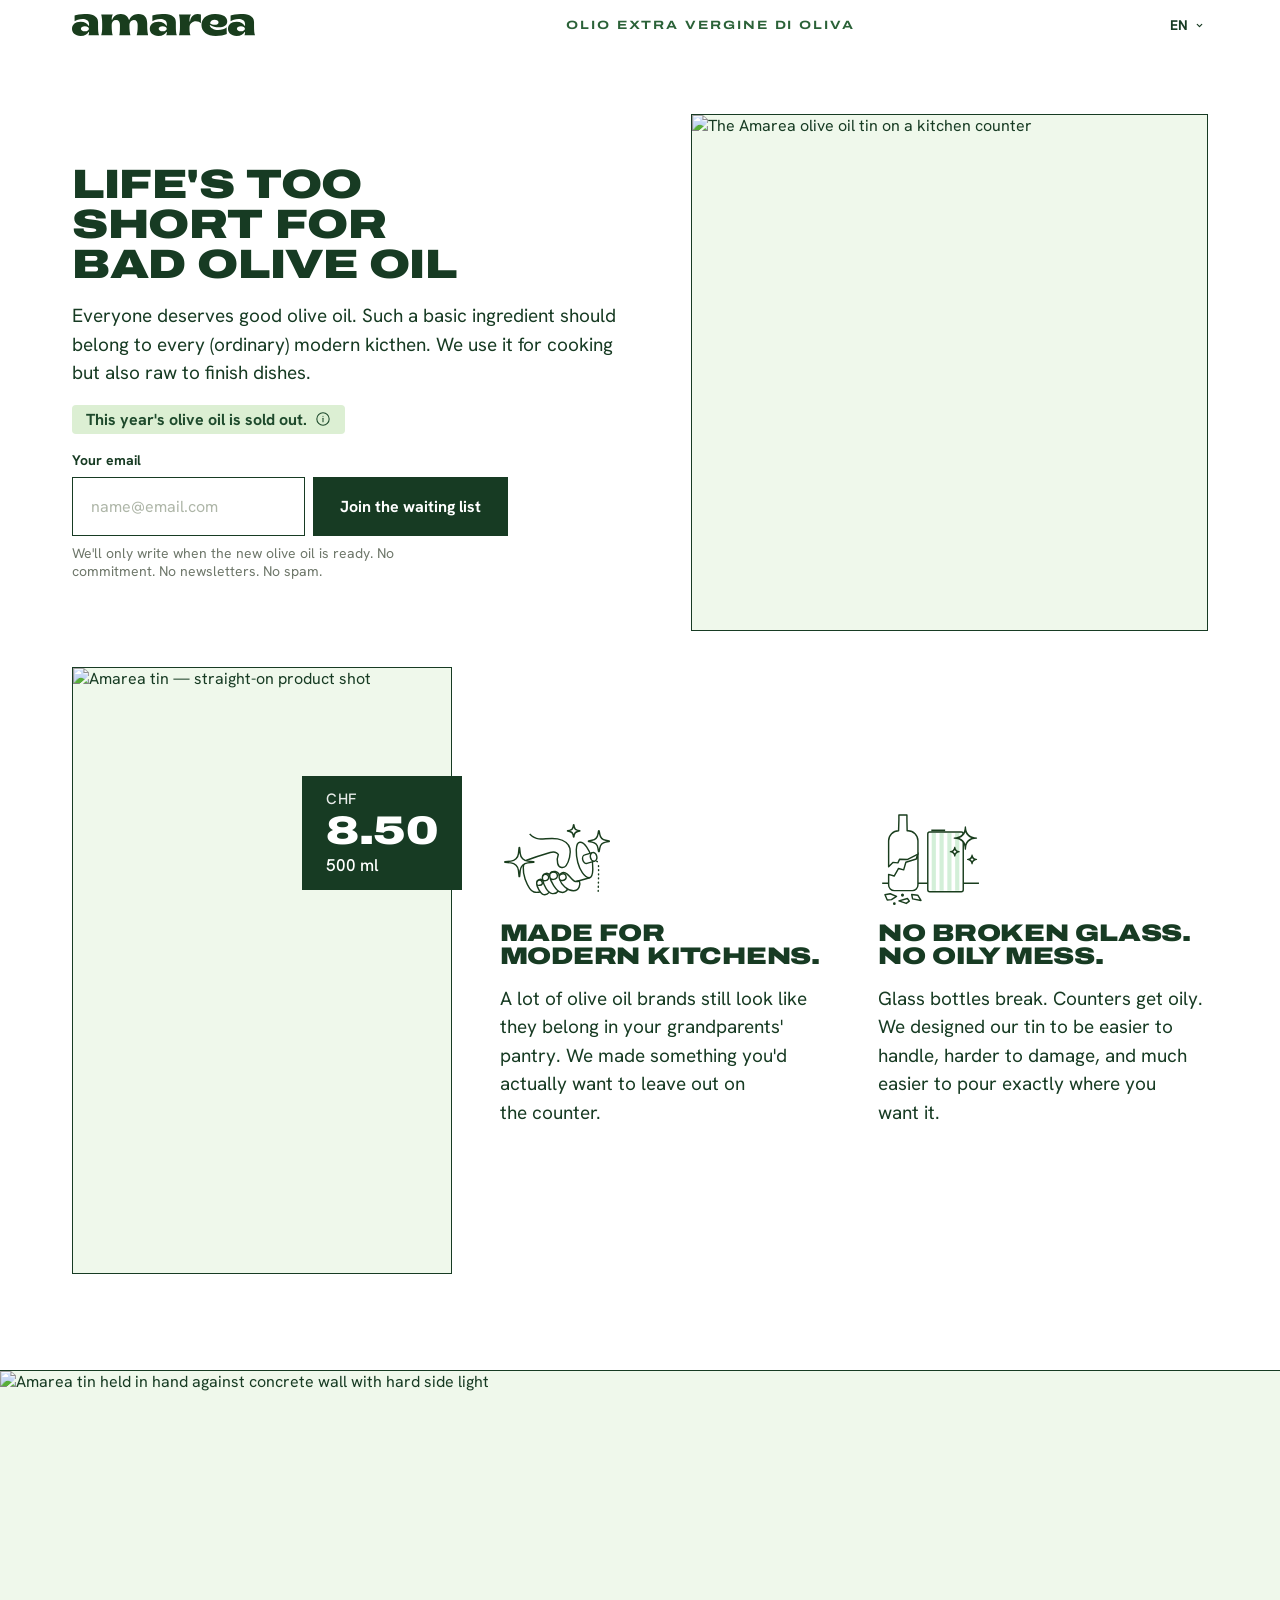
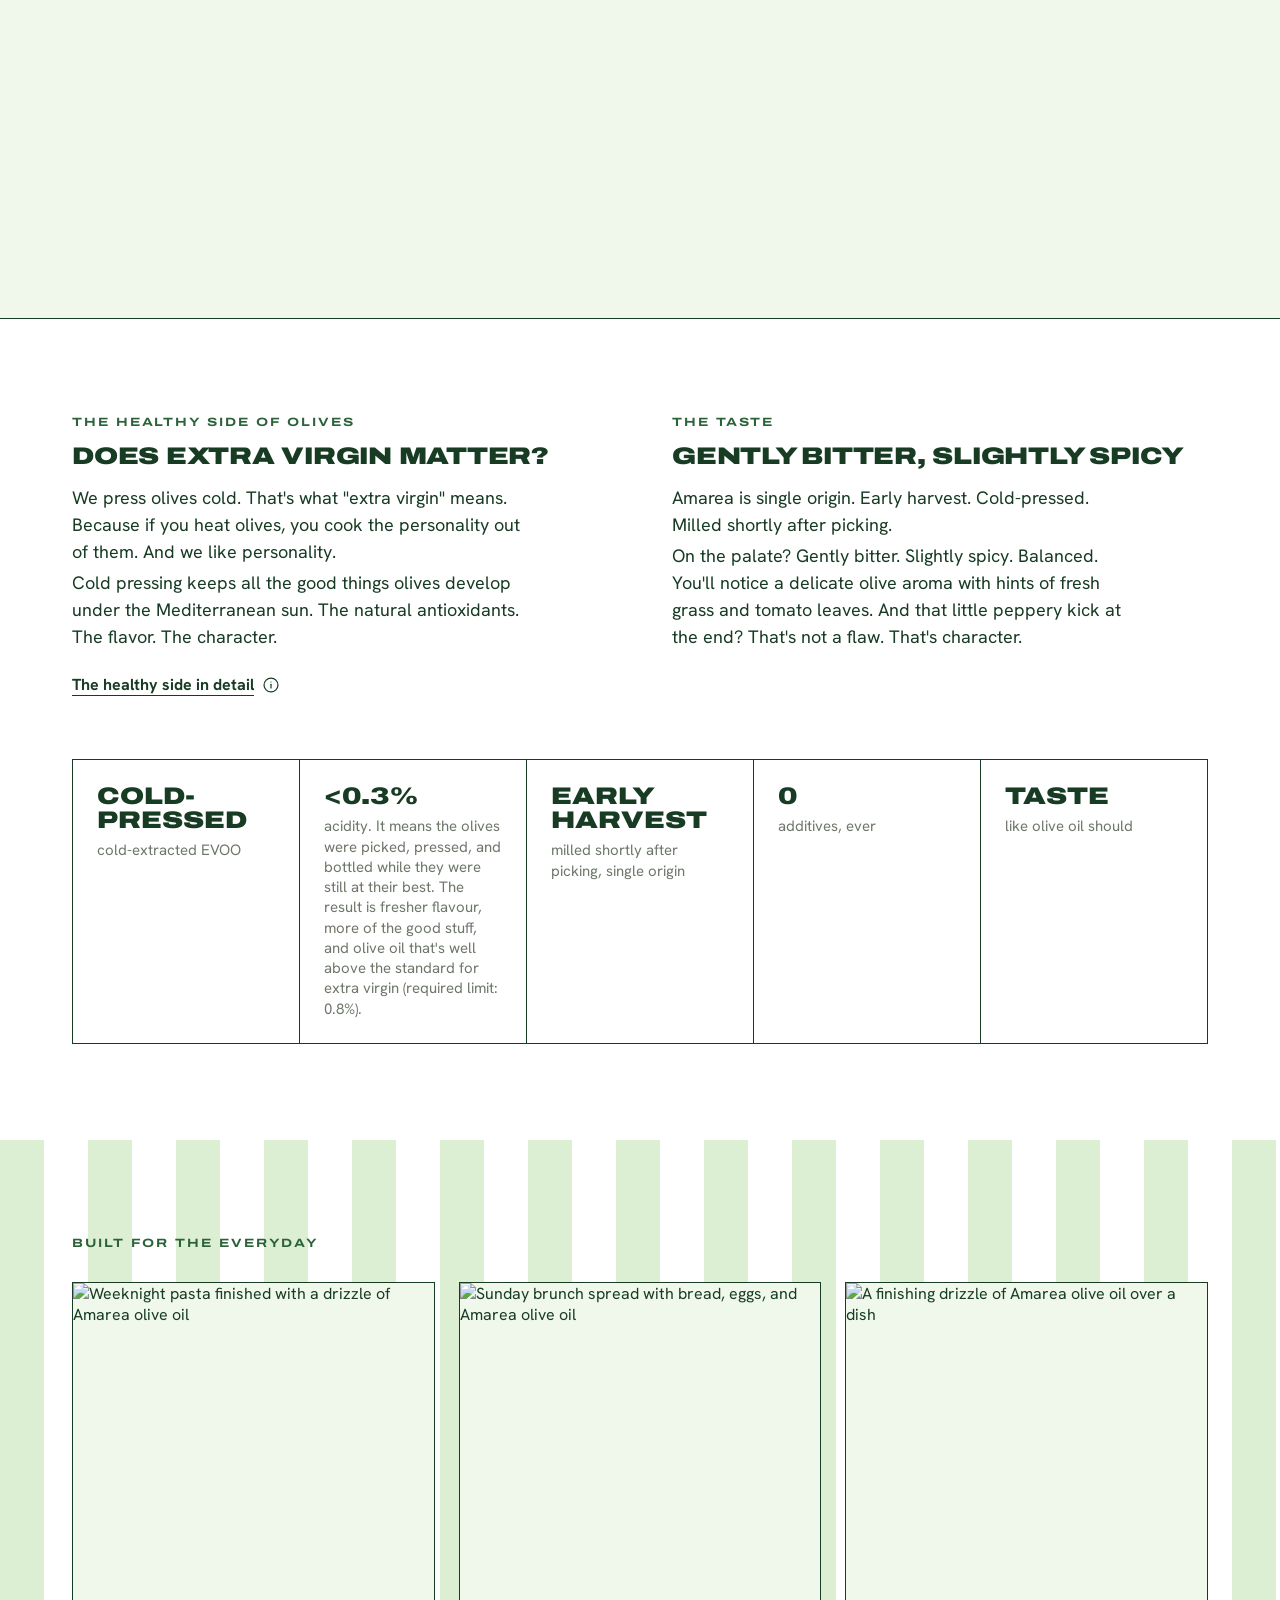
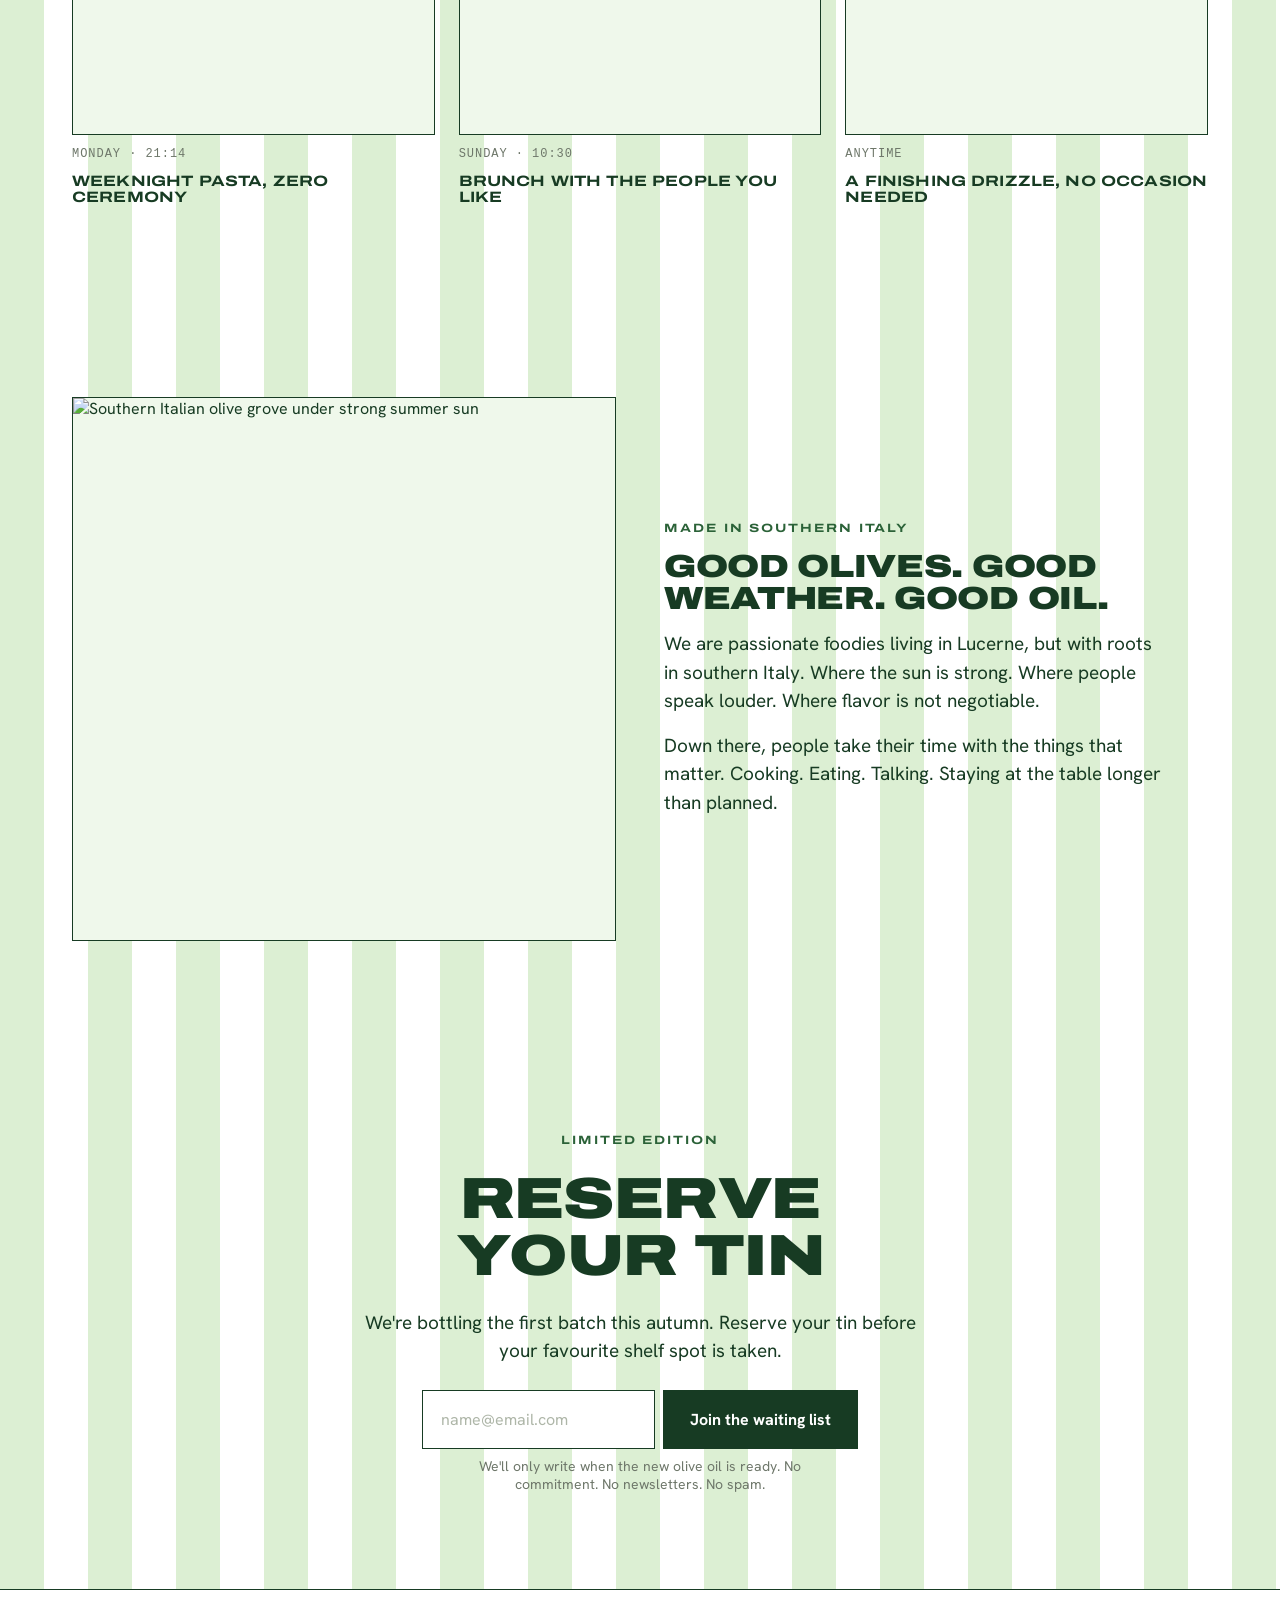
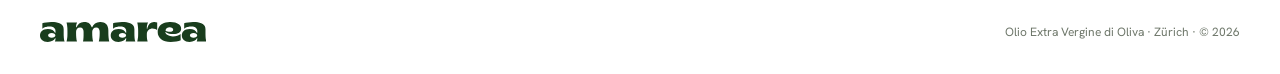
==== index.html @ 6a1092d9 "Move hero lead above badge; add sold-out info popup - Reorders hero copy: paragraph now appears righ" ====
<!DOCTYPE html>
<html lang="en">
<head>
<meta charset="UTF-8" />
<meta name="viewport" content="width=device-width, initial-scale=1.0" />
<title>Amarea · One ingredient chefs never skip</title>
<link rel="preconnect" href="https://fonts.googleapis.com" />
<link rel="preconnect" href="https://fonts.gstatic.com" crossorigin />
<link href="https://fonts.googleapis.com/css2?family=Archivo:wdth,wght@75..125,100..900&family=Hanken+Grotesk:wght@400;500;700&display=swap" rel="stylesheet" />
<link rel="stylesheet" href="css/styles.css" />
</head>
<body>

<!-- ① NAV ──────────────────────────────────────────────────────────────── -->
<nav class="nav">
  <div class="nav__inner">
    <a href="#" class="logo" aria-label="Amarea">
      <svg width="233" height="28" viewBox="0 0 233 28" fill="none" xmlns="http://www.w3.org/2000/svg"><g clip-path="url(#logo-clip-nav)"><path d="M10.925 27.9137C16.4134 27.9137 19.7171 25.7458 21.1028 22.8379H21.6871V23.3136C21.6871 25.0057 21.3681 26.3805 20.835 27.1738H34.4229C33.4105 24.4771 33.1457 21.1455 33.1457 14.6418V10.1475C33.1457 1.68736 24.1924 -0.00469971 16.2527 -0.00469971C11.8298 -0.00469971 5.64814 0.947094 3.30335 1.79302V9.35441C5.16834 7.71553 9.05915 6.44627 13.4287 6.44627C17.8515 6.44627 21.6871 8.34962 21.6871 12.6325V14.9591H20.9942C19.6623 12.1568 16.3593 9.93592 10.9774 9.93592C3.73003 9.93592 0 14.0605 0 18.9251C0 23.7897 3.73083 27.9137 10.925 27.9137ZM16.4118 21.9916C13.2145 21.9916 11.3501 20.5639 11.3501 18.7135C11.3501 16.8098 13.2145 15.4354 16.4118 15.4354C19.6092 15.4354 21.5279 16.9684 21.5279 18.7135C21.5279 20.6699 19.6092 21.9916 16.4118 21.9916Z" fill="#193D1D"/><path d="M37.1952 27.1738H51.7962C50.837 24.847 50.5172 18.6074 50.5172 16.2279V13.6903C50.5172 10.3063 52.4367 7.60929 56.0601 7.60929C59.6836 7.60929 61.0152 10.2534 61.0152 13.6903V16.1227C61.0152 20.7228 60.9616 23.8954 60.2156 27.1738H74.3371C73.591 23.8954 73.1106 20.3 73.1106 15.647V13.4787C73.1638 10.4646 75.2431 7.60929 78.6536 7.60929C82.2238 7.60929 83.5561 10.2534 83.5561 13.6903V16.1227C83.5561 20.7228 83.1289 23.8954 82.3296 27.1738H96.9306C96.1312 23.8954 95.7058 19.4534 95.7058 14.8533V12.051C95.7058 4.85959 92.4537 -0.00469971 84.4607 -0.00469971C78.6522 -0.00469971 74.7101 2.9033 73.0581 7.39773H72.4177C70.9788 2.85063 67.9963 -0.00469971 61.9215 -0.00469971C56.113 -0.00469971 52.9152 2.9033 51.21 7.39773H50.5714V6.71043C50.5714 4.38392 50.944 2.58651 52.0096 0.735777H37.1952C37.9945 4.01414 38.4217 7.76791 38.4217 12.4209V16.7568C38.4217 21.4102 37.9945 23.8954 37.1952 27.1738Z" fill="#193D1D"/><path d="M109.932 27.9137C115.42 27.9137 118.724 25.7458 120.11 22.8379H120.696V23.3136C120.696 25.0057 120.377 26.3805 119.844 27.1738H133.432C132.419 24.4771 132.153 21.1455 132.153 14.6418V10.1475C132.153 1.68736 123.201 -0.00469971 115.261 -0.00469971C110.839 -0.00469971 104.656 0.947094 102.312 1.79302V9.35441C104.177 7.71553 108.067 6.44627 112.437 6.44627C116.86 6.44627 120.696 8.34962 120.696 12.6325V14.9591H120.003C118.671 12.1568 115.368 9.93592 109.986 9.93592C102.739 9.93592 99.0087 14.0605 99.0087 18.9251C99.0087 23.7897 102.738 27.9137 109.932 27.9137ZM115.421 21.9916C112.223 21.9916 110.359 20.5639 110.359 18.7135C110.359 16.8098 112.223 15.4354 115.421 15.4354C118.618 15.4354 120.537 16.9684 120.537 18.7135C120.537 20.6699 118.618 21.9916 115.421 21.9916Z" fill="#193D1D"/><path d="M136.202 27.1738H150.751C149.845 24.847 149.578 21.5687 149.578 19.1892V16.81C149.578 12.3156 153.36 9.19544 157.623 9.19544C160.288 9.19544 162.792 10.359 164.071 11.681V0.788376C162.899 0.259637 161.407 -0.00469971 159.809 -0.00469971C154.747 -0.00469971 151.23 3.43236 150.217 9.56597H149.578V7.97982C149.578 5.65331 150.164 2.53355 151.444 0.735777H136.202C136.948 4.01414 137.429 7.76791 137.429 12.4209V16.81C137.429 21.4104 136.948 23.8954 136.202 27.1738Z" fill="#193D1D"/><path d="M182.937 27.9137C188.106 27.9137 194.127 26.9618 197.004 25.4812L196.791 16.7568C194.766 18.9777 190.343 20.2471 186.134 20.2471C180.432 20.2471 175.744 17.3914 175.317 14.166L175.742 13.9019C178.78 16.1757 182.511 16.7568 186.667 16.7568C193.435 16.7568 197.591 14.4304 197.591 9.46019C197.591 4.64858 193.541 -0.00469971 182.137 -0.00469971C170.628 -0.00469971 164.765 6.34028 164.765 13.9545C164.765 22.256 171.8 27.9137 182.937 27.9137ZM182.031 13.7429C179.366 13.7429 177.235 13.1613 175.69 11.7336C176.223 8.66683 178.781 7.23934 181.392 7.23934C184.536 7.23934 186.506 8.56144 186.506 10.6764C186.506 12.5271 184.376 13.7429 182.031 13.7429Z" fill="#193D1D"/><path d="M209.474 27.9137C214.963 27.9137 218.267 25.7458 219.652 22.8379H220.238V23.3136C220.238 25.0057 219.919 26.3805 219.386 27.1738H232.974C231.962 24.4771 231.695 21.1455 231.695 14.6418V10.1475C231.695 1.68736 222.742 -0.00469971 214.802 -0.00469971C210.379 -0.00469971 204.199 0.947094 201.855 1.79302V9.35441C203.72 7.71553 207.609 6.44627 211.978 6.44627C216.401 6.44627 220.238 8.34962 220.238 12.6325V14.9591H219.545C218.213 12.1568 214.909 9.93592 209.527 9.93592C202.28 9.93592 198.549 14.0605 198.549 18.9251C198.549 23.7897 202.281 27.9137 209.474 27.9137ZM214.963 21.9916C211.766 21.9916 209.901 20.5639 209.901 18.7135C209.901 16.8098 211.766 15.4354 214.963 15.4354C218.16 15.4354 220.077 16.9684 220.077 18.7135C220.077 20.6699 218.16 21.9916 214.963 21.9916Z" fill="#193D1D"/></g><defs><clipPath id="logo-clip-nav"><rect width="233" height="28" fill="white"/></clipPath></defs></svg>
    </a>
    <span class="nav__tag" data-i18n="nav.tagline">Olio Extra Vergine di Oliva</span>
    <div class="lang" role="group" aria-label="Language">
      <button class="lang__current" type="button" aria-haspopup="listbox" aria-expanded="false">
        <span class="lang__active">EN</span>
        <svg class="lang__chev" viewBox="0 0 12 12" fill="none" stroke="currentColor" stroke-width="1.6" stroke-linecap="round" stroke-linejoin="round">
          <path d="M3 4.5 6 7.5 9 4.5"/>
        </svg>
      </button>
      <div class="lang__menu" role="listbox">
        <button class="lang__opt" type="button">DE</button>
        <button class="lang__opt" type="button">IT</button>
        <button class="lang__opt" type="button">FR</button>
      </div>
    </div>
  </div>
</nav>

<!-- ② HERO ─────────────────────────────────────────────────────────────── -->
<header class="hero">
  <div class="container hero__grid">
    <div class="hero__copy">
      <h1 class="display d-2xl" id="hero-headline" style="font-size: 41px" data-i18n="hero.title">ONE INGREDIENT CHEFS NEVER SKIP: OLIVE OIL</h1>
      <p class="lead" data-i18n="hero.lead">Everyone deserves good olive oil. Such a basic ingredient should belong to every (ordinary) modern kitchen. We use it for cooking but also raw to finish dishes.</p>
      <div class="am-badge" id="hero-badge" style="font-size: 16px; padding: 4px 14px; border-width: 0px">
        <span data-i18n="hero.badge">This year's olive oil is sold out.</span>
        <button class="am-badge__info" type="button" id="soldout-detail" aria-label="More information">
          <svg viewBox="0 0 24 24" fill="none" stroke="currentColor" stroke-width="1.6" stroke-linecap="round" stroke-linejoin="round">
            <circle cx="12" cy="12" r="9.25"/>
            <path d="M12 11v5"/>
            <path d="M12 8h.01"/>
          </svg>
        </button>
      </div>
      <div class="capture">
        <label class="capture__label" for="hero-email" data-i18n="hero.emailLabel">Your email</label>
        <div class="capture__row">
          <input class="am-input" id="hero-email" type="email" placeholder="name@email.com" data-i18n="hero.emailPlaceholder" />
          <button class="am-btn" data-i18n="hero.cta">Join the waiting list</button>
        </div>
        <p class="fineprint" data-i18n="hero.finePrint">We'll only write when the new olive oil is ready. No commitment. No newsletters. No spam.</p>
      </div>
    </div>
    <div class="img-slot" style="aspect-ratio: 1/1;" aria-label="Hero image — the tin, straight-on, against city-apartment light"><img src="[data-uri]" alt="" data-i18n-src="hero.image" data-i18n-alt="hero.imageAlt" /></div>
  </div>
</header>

<!-- ③ MADE FOR MODERN KITCHENS ──────────────────────────────────────────── -->
<section class="modern section">
  <div class="container modern__grid">
    <div class="modern__tin">
      <div class="img-slot" style="aspect-ratio: 5/8;" aria-label="The tin — straight-on product shot"><img src="[data-uri]" alt="" data-i18n-src="modern.image" data-i18n-alt="modern.imageAlt" /></div>
      <div class="pricetag">
        <span class="pricetag__cur" data-i18n="modern.price.currency">CHF</span>
        <span class="pricetag__amt" data-i18n="modern.price.amount">8.50</span>
        <span class="pricetag__size" data-i18n="modern.price.size">500 ml</span>
      </div>
    </div>
    <div class="modern__block">
      <div class="modern__icon">
        <svg style="height:100%;width:auto;display:block;" width="195" height="154" viewBox="0 0 195 154" fill="none" xmlns="http://www.w3.org/2000/svg" aria-hidden="true"><path d="M162.005 79.4193C162.377 79.5564 162.671 79.6543 162.926 79.7521" stroke="#193D1D" stroke-width="2.4" stroke-linecap="round" stroke-linejoin="round"/><path d="M164.924 86.6438C165.276 96.8051 164.669 120.221 164.375 130.284" stroke="#193D1D" stroke-width="2.4" stroke-linecap="round" stroke-linejoin="round" stroke-dasharray="1.37 5.48"/><path d="M149.33 106.712C157.656 106.712 155.991 81.2989 152.661 71.0005C149.33 60.7022 141.768 46.4881 133.58 47.3887C125.391 48.2893 127.213 69.7866 130.249 81.201C133.286 92.6153 141.004 106.692 149.33 106.692V106.712Z" stroke="#193D1D" stroke-width="2.4" stroke-miterlimit="10"/><path d="M49.6757 33.39C49.6757 33.39 57.0807 40.7907 64.9364 41.6718C72.792 42.5528 85.9762 39.4594 96.3393 41.6718C106.702 43.8841 114.95 49.7186 117.046 57.4913C119.142 65.264 115.361 80.1045 110.699 86.5263C107.369 91.0881 98.3571 91.1077 96.5548 82.8455C94.7525 74.5834 97.6519 67.8288 97.6519 67.8288C97.6519 67.8288 94.2628 61.4853 84.0171 64.5004C79.5114 65.8317 51.5759 74.7987 44.5431 77.3831C37.5102 79.9675 37.5886 97.0596 42.1139 109.159C46.6392 121.259 51.3212 129.012 56.7673 130.519C62.2133 132.027 65.1714 130.852 66.9346 130.343C68.6977 129.834 150.193 106.634 150.193 106.634" stroke="#193D1D" stroke-width="2.4" stroke-miterlimit="10"/><path d="M71.7732 111.939C69.3833 107.769 60.6265 108.631 61.4297 116.991C61.9978 122.962 67.7181 132.203 70.9701 134.024C74.222 135.845 78.6494 135.375 82.3323 131.224" fill="white"/><path d="M71.7732 111.939C69.3833 107.769 60.6265 108.631 61.4297 116.991C61.9978 122.962 67.7181 132.203 70.9701 134.024C74.222 135.845 78.6494 135.375 82.3323 131.224" stroke="#193D1D" stroke-width="2.4" stroke-miterlimit="10"/><path d="M83.0765 102.894C80.9608 97.2554 69.3634 98.2539 71.1461 108.983C72.9288 119.712 80.1968 132.575 87.4843 133.241C94.7718 133.907 96.5349 130.187 97.6515 128.757" fill="white"/><path d="M83.0765 102.894C80.9608 97.2554 69.3634 98.2539 71.1461 108.983C72.9288 119.712 80.1968 132.575 87.4843 133.241C94.7718 133.907 96.5349 130.187 97.6515 128.757" stroke="#193D1D" stroke-width="2.4" stroke-miterlimit="10"/><path d="M113.637 125.507C111.757 128.659 108.289 133.025 101.021 130.559C93.7532 128.092 84.4675 112.801 83.2333 104.989C81.9991 97.1771 88.699 95.5325 92.6366 96.3548C96.5742 97.1771 98.8271 99.2524 99.3168 103.56" fill="white"/><path d="M113.637 125.507C111.757 128.659 108.289 133.025 101.021 130.559C93.7532 128.092 84.4675 112.801 83.2333 104.989C81.9991 97.1771 88.699 95.5325 92.6366 96.3548C96.5742 97.1771 98.8271 99.2524 99.3168 103.56" stroke="#193D1D" stroke-width="2.4" stroke-miterlimit="10"/><path d="M132.737 111.704C135.206 117.95 132.737 128.464 122.785 128.464C112.834 128.464 102.568 118.302 99.6299 109.022C96.6718 99.7419 105.918 95.2584 111.952 100.271C117.986 105.283 122.315 112.664 126.233 113.055C129.113 113.349 132.757 111.724 132.757 111.724L132.737 111.704Z" fill="white" stroke="#193D1D" stroke-width="2.4" stroke-linejoin="round"/><path d="M154.894 64.6962L141.926 68.4162C139.026 69.1601 137.498 72.9388 138.497 76.8741C139.496 80.8094 142.67 83.3938 145.55 82.6498L158.518 78.9299" fill="white"/><path d="M154.894 64.6962L141.926 68.4162C139.026 69.1601 137.498 72.9388 138.497 76.8741C139.496 80.8094 142.67 83.3938 145.55 82.6498L158.518 78.9299" stroke="#193D1D" stroke-width="2.4" stroke-miterlimit="10"/><path d="M158.532 78.924C161.426 78.1859 162.958 74.4025 161.954 70.4737C160.951 66.5448 157.792 63.9582 154.898 64.6963C152.005 65.4345 150.473 69.2178 151.477 73.1467C152.48 77.0756 155.639 79.6622 158.532 78.924Z" fill="white" stroke="#193D1D" stroke-width="2.4" stroke-miterlimit="10"/><path d="M99.9636 110.04C102.765 112.429 107.545 111.626 109.759 108.846C111.972 106.066 110.17 101.328 107.682 100.447C105.194 99.5657 100.826 100.819 99.4934 102.894" stroke="#193D1D" stroke-width="2.4" stroke-miterlimit="10"/><path d="M83.9191 107.808C87.1123 110.412 92.4996 110.001 95.0855 106.79C97.6714 103.579 95.3205 98.3714 92.049 97.5687C88.7774 96.766 85.1533 98.0581 83.6644 100.212" stroke="#193D1D" stroke-width="2.4" stroke-miterlimit="10"/><path d="M71.4402 110.53C74.1829 112.742 79.002 111.587 80.6476 109.081C82.2932 106.575 81.3333 101.641 77.9442 101.152C74.5551 100.662 72.694 101.876 71.4207 103.853" stroke="#193D1D" stroke-width="2.4" stroke-miterlimit="10"/><path d="M61.6448 118.4C64.3482 120.378 69.089 119.36 70.3036 117.598C71.4398 115.953 70.6366 111.9 68.0507 110.941C65.4648 109.981 62.4676 111.45 61.8015 113.29" stroke="#193D1D" stroke-width="2.4" stroke-miterlimit="10"/><path d="M32.38 104.76C32.28 104.76 31.96 104.73 31.92 104.35L30.91 94.43C30.23 87.81 24.94 82.52 18.33 81.85L8.41 80.84C8.03 80.8 8 80.48 8 80.38C8 80.28 8.03 79.96 8.41 79.92L18.33 78.91C24.95 78.23 30.24 72.94 30.91 66.33L31.92 56.41C31.96 56.03 32.28 56 32.38 56C32.48 56 32.8 56.03 32.84 56.41L33.85 66.33C34.53 72.95 39.82 78.24 46.43 78.91L56.35 79.92C56.73 79.96 56.76 80.28 56.76 80.38C56.76 80.48 56.73 80.8 56.35 80.84L46.43 81.85C39.81 82.53 34.52 87.82 33.85 94.43L32.84 104.35C32.8 104.73 32.48 104.76 32.38 104.76Z" fill="white" stroke="#193D1D" stroke-width="2.4"/><path d="M165.5 63C165.348 63 165.011 62.9494 164.926 62.5106L163.947 56.9248C163.07 51.8959 159.087 47.9301 154.075 47.0526L148.489 46.0738C148.034 45.9894 148 45.6181 148 45.5C148 45.3819 148.034 45.0106 148.489 44.9262L154.075 43.9474C159.104 43.0699 163.07 39.0873 163.947 34.0752L164.926 28.4894C165.011 28.0506 165.348 28 165.5 28C165.618 28 165.989 28.0338 166.074 28.4894L167.053 34.0752C167.93 39.1041 171.913 43.0699 176.925 43.9474L182.511 44.9262C182.966 45.0106 183 45.3819 183 45.5C183 45.6181 182.966 45.9894 182.511 46.0738L176.925 47.0526C171.896 47.9301 167.93 51.9127 167.053 56.9248L166.074 62.5106C165.989 62.9662 165.618 63 165.5 63Z" fill="white" stroke="#193D1D" stroke-width="2.4"/><path d="M123.37 38.74C123.28 38.74 123.08 38.71 123.03 38.45L122.45 35.14C121.93 32.16 119.57 29.81 116.6 29.29L113.29 28.71C113.02 28.66 113 28.44 113 28.37C113 28.3 113.02 28.08 113.29 28.03L116.6 27.45C119.58 26.93 121.93 24.57 122.45 21.6L123.03 18.29C123.08 18.03 123.28 18 123.37 18C123.44 18 123.66 18.02 123.71 18.29L124.29 21.6C124.81 24.58 127.17 26.93 130.14 27.45L133.45 28.03C133.72 28.08 133.74 28.3 133.74 28.37C133.74 28.44 133.72 28.66 133.45 28.71L130.14 29.29C127.16 29.81 124.81 32.17 124.29 35.14L123.71 38.45C123.66 38.72 123.44 38.74 123.37 38.74Z" fill="white" stroke="#193D1D" stroke-width="2.4"/></svg>
      </div>
      <h2 class="display d-md" style="font-size: 24px" data-i18n="modern.design.title">Made for Modern Kitchens.</h2>
      <p class="lead" data-i18n="modern.design.lead">A lot of olive oil brands still look like they belong in your grandparents' pantry. We made something you'd actually want to leave out on the counter.</p>
    </div>
    <div class="modern__block">
      <div class="modern__icon">
        <svg style="height:100%;width:auto;display:block;" width="196" height="154" viewBox="0 0 196 154" fill="none" xmlns="http://www.w3.org/2000/svg" aria-hidden="true"><path d="M7 116H169" stroke="#193D1D" stroke-width="2.4"/><path d="M34.4307 91.2057L42.9684 93.5044L46.6629 80.8114L64.1101 75.3282L66.8697 65.1021V118.89C66.8697 124.082 62.6458 128.287 57.4308 128.287H27.2333C22.0183 128.287 17.7944 124.082 17.7944 118.89V101.051L27.0418 103.843L34.4307 91.2057Z" fill="white" stroke="#193D1D" stroke-width="2.4" stroke-linejoin="round"/><path d="M11.6895 135.272L15.4965 143.918L22.5137 143.312L31.0515 137.851L20.3849 133.445L11.6895 135.272Z" stroke="#193D1D" stroke-width="2.4" stroke-linejoin="round"/><path d="M57.9375 142.045L56.4507 134.858L66.5203 135.968L71.9606 144.669L57.9375 142.045Z" stroke="#193D1D" stroke-width="2.4" stroke-linejoin="round"/><path d="M52.4412 145.947L47.2825 149.737L35.0615 145.42L49.2198 141.451L52.4412 145.947Z" stroke="#193D1D" stroke-width="2.4" stroke-linejoin="round"/><path d="M139.531 30.1851H86.5245C84.764 30.1851 83.3369 31.6058 83.3369 33.3584V127.008C83.3369 128.761 84.764 130.182 86.5245 130.182H139.531C141.291 130.182 142.718 128.761 142.718 127.008V33.3584C142.718 31.6058 141.291 30.1851 139.531 30.1851Z" fill="white" stroke="#193D1D" stroke-width="2.4" stroke-linejoin="round"/><path d="M89.239 27.4604H112.397" stroke="#193D1D" stroke-width="3" stroke-miterlimit="10"/><path d="M40.9747 137.134C41.7274 137.134 42.3376 136.526 42.3376 135.777C42.3376 135.028 41.7274 134.42 40.9747 134.42C40.222 134.42 39.6118 135.028 39.6118 135.777C39.6118 136.526 40.222 137.134 40.9747 137.134Z" stroke="#193D1D" stroke-width="2.4" stroke-linejoin="round"/><path d="M27.3572 151.318C27.9669 151.318 28.4611 150.826 28.4611 150.219C28.4611 149.612 27.9669 149.12 27.3572 149.12C26.7476 149.12 26.2534 149.612 26.2534 150.219C26.2534 150.826 26.7476 151.318 27.3572 151.318Z" stroke="#193D1D" stroke-width="2.4" stroke-linejoin="round"/><path d="M17.7944 88.1222V44.7283C17.7944 35.5673 25.2622 28.1332 34.4645 28.1332L34.9939 10.0356V1.68195H48.42V9.62068L48.7917 28.0659H50.2109C59.4132 28.0659 66.8809 35.5 66.8809 44.661V67.2438L49.6815 76.0123L36.2554 75.5974L33.3156 81.8654L24.9243 81.0356L17.7944 88.1334V88.1222Z" fill="white" stroke="#193D1D" stroke-width="2.4" stroke-linejoin="round"/><path d="M157.462 81.8878C156.584 79.1743 154.432 77.0214 151.695 76.1468C154.421 75.2722 156.584 73.1193 157.462 70.4058C158.341 73.1193 160.492 75.2722 163.229 76.1468C160.503 77.0214 158.341 79.1743 157.462 81.8878Z" fill="white"/><path d="M157.462 73.4445C158.194 74.5097 159.118 75.4292 160.188 76.158C159.118 76.8869 158.194 77.8063 157.462 78.8715C156.73 77.8063 155.806 76.8869 154.736 76.158C155.806 75.4292 156.73 74.5097 157.462 73.4445ZM157.462 67.6474C157.034 67.6474 156.617 67.9053 156.527 68.4323L156.426 69.0042C155.874 72.1214 153.419 74.5658 150.287 75.1152L149.713 75.2161C148.665 75.3955 148.665 76.8981 149.713 77.0775L150.287 77.1784C153.419 77.7278 155.874 80.1722 156.426 83.2894L156.527 83.8613C156.617 84.3883 157.045 84.6462 157.462 84.6462C157.879 84.6462 158.307 84.3883 158.397 83.8613L158.498 83.2894C159.05 80.1722 161.506 77.7278 164.637 77.1784L165.212 77.0775C166.259 76.8981 166.259 75.3955 165.212 75.2161L164.637 75.1152C161.506 74.5658 159.05 72.1214 158.498 69.0042L158.397 68.4323C158.307 67.9053 157.879 67.6474 157.462 67.6474Z" fill="#193D1D"/><path d="M96.8757 31.8783H89.8923V128.287H96.8757V31.8783Z" fill="#D3EFD8"/><path d="M109.964 31.8783H102.98V128.287H109.964V31.8783Z" fill="#D3EFD8"/><path d="M123.052 31.8783H116.069V128.287H123.052V31.8783Z" fill="#D3EFD8"/><path d="M136.129 31.8783H129.146V128.287H136.129V31.8783Z" fill="#D3EFD8"/><path d="M146.176 55.2235C145.376 47.4418 139.125 41.2074 131.297 40.4113L130.283 40.3104L131.297 40.2095C139.114 39.4133 145.376 33.1902 146.176 25.3972L146.277 24.3881L146.379 25.3972C147.179 33.1902 153.43 39.4133 161.258 40.2095L162.272 40.3104L161.258 40.4113C153.441 41.2074 147.179 47.4306 146.379 55.2235L146.277 56.2327L146.176 55.2235Z" fill="white"/><path d="M146.289 30.4767C148.125 34.9282 151.707 38.4939 156.178 40.3216C151.707 42.1493 148.125 45.715 146.289 50.1665C144.453 45.715 140.871 42.1493 136.399 40.3216C140.871 38.4939 144.453 34.9282 146.289 30.4767ZM146.289 20.6878C145.782 20.6878 145.275 21.013 145.207 21.6521L144.836 25.2627C144.104 32.4501 138.393 38.1351 131.162 38.8751L127.535 39.2452C126.24 39.3797 126.24 41.2635 127.535 41.3868L131.162 41.7568C138.382 42.4857 144.092 48.1706 144.836 55.3693L145.207 58.9799C145.275 59.6302 145.782 59.9442 146.289 59.9442C146.796 59.9442 147.302 59.619 147.37 58.9799L147.742 55.3693C148.474 48.1818 154.184 42.4969 161.416 41.7568L165.043 41.3868C166.338 41.2523 166.338 39.3685 165.043 39.2452L161.416 38.8751C154.196 38.1463 148.485 32.4613 147.742 25.2627L147.37 21.6521C147.302 21.0018 146.796 20.6878 146.289 20.6878Z" fill="#193D1D"/><path d="M128.526 68.8696C127.648 66.1561 125.496 64.0032 122.759 63.1286C125.485 62.254 127.648 60.1011 128.526 57.3876C129.405 60.1011 131.556 62.254 134.293 63.1286C131.567 64.0032 129.405 66.1561 128.526 68.8696Z" fill="white"/><path d="M128.526 60.4263C129.258 61.4915 130.182 62.411 131.252 63.1398C130.182 63.8687 129.258 64.7881 128.526 65.8534C127.794 64.7881 126.87 63.8687 125.8 63.1398C126.87 62.411 127.794 61.4915 128.526 60.4263ZM128.526 54.6292C128.098 54.6292 127.681 54.8871 127.591 55.4141L127.49 55.986C126.938 59.1032 124.483 61.5476 121.351 62.097L120.777 62.1979C119.729 62.3774 119.729 63.8799 120.777 64.0593L121.351 64.1602C124.483 64.7096 126.938 67.154 127.49 70.2712L127.591 70.8431C127.681 71.3701 128.109 71.628 128.526 71.628C128.943 71.628 129.371 71.3701 129.461 70.8431L129.562 70.2712C130.114 67.154 132.57 64.7096 135.701 64.1602L136.275 64.0593C137.323 63.8799 137.323 62.3774 136.275 62.1979L135.701 62.097C132.57 61.5476 130.114 59.1032 129.562 55.986L129.461 55.4141C129.371 54.8871 128.943 54.6292 128.526 54.6292Z" fill="#193D1D"/></svg>
      </div>
      <h2 class="display d-md" style="font-size: 24px" data-i18n="modern.packaging.title">No Broken Glass. No Oily Mess.</h2>
      <p class="lead" data-i18n="modern.packaging.lead">Glass bottles break. Counters get oily. We designed our tin to be easier to handle, harder to damage, and much easier to pour exactly where you want it.</p>
    </div>
  </div>
</section>

<!-- ④ FULL-BLEED SHOWCASE ───────────────────────────────────────────────── -->
<section class="showcase">
  <div class="img-slot" style="aspect-ratio: 21/9;" aria-label="Full-bleed — tin in-hand against concrete, hard side light"><img src="[data-uri]" alt="" data-i18n-src="showcase.image" data-i18n-alt="showcase.imageAlt" /></div>
</section>

<!-- ⑤ WHAT'S ACTUALLY INSIDE ───────────────────────────────────────────── -->
<section class="inside section">
  <div class="container">
    <div class="inside__grid">

      <div class="inside__col">
        <p class="eyebrow" data-i18n="inside.health.eyebrow">THE HEALTHY SIDE OF OLIVES</p>
        <h2 class="display d-md" style="font-size: 24px" data-i18n="inside.health.title">Does extra virgin matter?</h2>
        <p class="lead" style="font-size: 18px" data-i18n="inside.health.lead1">We press olives cold. That's what "extra virgin" means. Because if you heat olives, you cook the personality out of them. And we like personality.</p>
        <p class="lead" style="font-size: 18px" data-i18n="inside.health.lead2">Cold pressing keeps all the good things olives develop under the Mediterranean sun. The natural antioxidants. The flavor. The character.</p>
        <button class="textlink" type="button" id="healthy-detail">
          <span data-i18n="inside.health.cta">The healthy side in detail</span>
          <svg viewBox="0 0 24 24" fill="none" stroke="currentColor" stroke-width="1.6" stroke-linecap="round" stroke-linejoin="round">
            <circle cx="12" cy="12" r="9.25"/>
            <path d="M12 11v5"/>
            <path d="M12 8h.01"/>
          </svg>
        </button>
      </div>

      <div class="inside__col">
        <p class="eyebrow" data-i18n="inside.taste.eyebrow">THE TASTE</p>
        <h2 class="display d-md" style="font-size: 24px" data-i18n="inside.taste.title">Gently bitter, slightly spicy</h2>
        <p class="lead" style="font-size: 18px" data-i18n="inside.taste.lead1">Amarea is single origin. Early harvest. Cold-pressed. Milled shortly after picking.</p>
        <p class="lead" style="font-size: 18px" data-i18n="inside.taste.lead2">On the palate? Gently bitter. Slightly spicy. Balanced. You'll notice a delicate olive aroma with hints of fresh grass and tomato leaves. And that little peppery kick at the end? That's not a flaw. That's character.</p>
      </div>

    </div>

    <div class="stats stats--row stats--light">
      <div class="stat">
        <div class="stat__big" style="font-size: 24px" data-i18n="inside.stats.coldPressed.big">COLD-PRESSED</div>
        <div class="stat__small" style="font-size: 15px" data-i18n="inside.stats.coldPressed.small">cold-extracted EVOO</div>
      </div>
      <div class="stat">
        <div class="stat__big" style="font-size: 24px" data-i18n="inside.stats.acidity.big">&lt;0.3%</div>
        <div class="stat__small" style="font-size: 15px" data-i18n="inside.stats.acidity.small">free acidity</div>
      </div>
      <div class="stat">
        <div class="stat__big" style="font-size: 24px" data-i18n="inside.stats.harvest.big">Early harvest</div>
        <div class="stat__small" style="font-size: 15px" data-i18n="inside.stats.harvest.small">milled shortly after picking, single origin</div>
      </div>
      <div class="stat">
        <div class="stat__big" style="font-size: 24px" data-i18n="inside.stats.additives.big">0</div>
        <div class="stat__small" style="font-size: 15px" data-i18n="inside.stats.additives.small">additives, ever</div>
      </div>
      <div class="stat">
        <div class="stat__big" style="font-size: 24px" data-i18n="inside.stats.taste.big">Taste</div>
        <div class="stat__small" style="font-size: 15px" data-i18n="inside.stats.taste.small">like olive oil should</div>
      </div>
    </div>
  </div>
</section>

<!-- ⑥ USE-CASE GALLERY ──────────────────────────────────────────────────── -->
<section class="section am-stripes">
  <div class="container">
    <div class="gallery__head">
      <p class="eyebrow" data-i18n="gallery.eyebrow">Built for the everyday</p>
      <div class="gallery__nav">
        <button class="carousel-btn" type="button" data-gallery-prev aria-label="Previous">
          <svg viewBox="0 0 24 24" fill="none" stroke="currentColor" stroke-width="1.8" stroke-linecap="round" stroke-linejoin="round">
            <path d="M15 5 8 12l7 7"/>
          </svg>
        </button>
        <button class="carousel-btn" type="button" data-gallery-next aria-label="Next">
          <svg viewBox="0 0 24 24" fill="none" stroke="currentColor" stroke-width="1.8" stroke-linecap="round" stroke-linejoin="round">
            <path d="M9 5l7 7-7 7"/>
          </svg>
        </button>
      </div>
    </div>
    <div class="grid-3 gallery__track" id="a2-gallery">
      <figure class="usecase">
        <div class="img-slot" style="aspect-ratio: 4/5;" aria-label="Weeknight pasta, zero ceremony"><img src="[data-uri]" alt="" data-i18n-src="gallery.items.0.image" data-i18n-alt="gallery.items.0.imageAlt" /></div>
        <span class="usecase__time" data-i18n="gallery.items.0.time">Monday · 21:14</span>
        <span class="usecase__t" data-i18n="gallery.items.0.title">Weeknight pasta, zero ceremony</span>
      </figure>
      <figure class="usecase">
        <div class="img-slot" style="aspect-ratio: 4/5;" aria-label="Brunch with the people you like"><img src="[data-uri]" alt="" data-i18n-src="gallery.items.1.image" data-i18n-alt="gallery.items.1.imageAlt" /></div>
        <span class="usecase__time" data-i18n="gallery.items.1.time">Sunday · 10:30</span>
        <span class="usecase__t" data-i18n="gallery.items.1.title">Brunch with the people you like</span>
      </figure>
      <figure class="usecase">
        <div class="img-slot" style="aspect-ratio: 4/5;" aria-label="A finishing drizzle, no occasion needed"><img src="[data-uri]" alt="" data-i18n-src="gallery.items.2.image" data-i18n-alt="gallery.items.2.imageAlt" /></div>
        <span class="usecase__time" data-i18n="gallery.items.2.time">Anytime</span>
        <span class="usecase__t" data-i18n="gallery.items.2.title">A finishing drizzle, no occasion needed</span>
      </figure>
    </div>
  </div>
</section>

<!-- ⑦ ORIGIN ────────────────────────────────────────────────────────────── -->
<section class="origin section am-stripes">
  <div class="container origin__grid">
    <div class="img-slot" style="aspect-ratio: 1/1;" aria-label="Origin — southern Italian grove, strong sun / the family table"><img src="[data-uri]" alt="" data-i18n-src="origin.image" data-i18n-alt="origin.imageAlt" /></div>
    <div class="origin__copy">
      <p class="eyebrow" data-i18n="origin.eyebrow">Made in southern Italy</p>
      <h2 class="display d-md" data-i18n="origin.title">Good olives. Good weather. Good oil.</h2>
      <p class="lead" data-i18n="origin.lead1">We are passionate foodies living in Lucerne, but with roots in southern Italy. Where the sun is strong. Where people speak louder. Where flavor is not negotiable.</p>
      <p class="lead" data-i18n="origin.lead2">Down there, people take their time with the things that matter. Cooking. Eating. Talking. Staying at the table longer than planned.</p>
    </div>
  </div>
</section>

<!-- ⑧ CLOSING CTA ───────────────────────────────────────────────────────── -->
<section class="close section am-stripes">
  <div class="container close__inner">
    <p class="eyebrow" data-i18n="close.eyebrow">LIMITED EDITION</p>
    <h2 class="display d-xl" data-i18n="close.title">RESERVE YOUR TIN</h2>
    <p class="lead" style="text-align: center" data-i18n="close.lead">We're bottling the first batch this autumn. Reserve your tin before your favourite shelf spot is taken.</p>
    <div class="capture">
      <div class="capture__row">
        <input class="am-input" type="email" placeholder="name@email.com" data-i18n="close.emailPlaceholder" />
        <button class="am-btn" data-i18n="close.cta">Join the waiting list</button>
      </div>
      <p class="fineprint" style="text-align: center; margin-left: auto; margin-right: auto;" data-i18n="close.finePrint">We'll only write when the new olive oil is ready. No commitment. No newsletters. No spam.</p>
    </div>
  </div>
</section>

<!-- FOOTER ──────────────────────────────────────────────────────────────── -->
<footer class="footer">
  <div class="footer__inner">
    <a href="#" class="logo" aria-label="Amarea">
      <svg width="233" height="28" viewBox="0 0 233 28" fill="none" xmlns="http://www.w3.org/2000/svg"><g clip-path="url(#logo-clip-footer)"><path d="M10.925 27.9137C16.4134 27.9137 19.7171 25.7458 21.1028 22.8379H21.6871V23.3136C21.6871 25.0057 21.3681 26.3805 20.835 27.1738H34.4229C33.4105 24.4771 33.1457 21.1455 33.1457 14.6418V10.1475C33.1457 1.68736 24.1924 -0.00469971 16.2527 -0.00469971C11.8298 -0.00469971 5.64814 0.947094 3.30335 1.79302V9.35441C5.16834 7.71553 9.05915 6.44627 13.4287 6.44627C17.8515 6.44627 21.6871 8.34962 21.6871 12.6325V14.9591H20.9942C19.6623 12.1568 16.3593 9.93592 10.9774 9.93592C3.73003 9.93592 0 14.0605 0 18.9251C0 23.7897 3.73083 27.9137 10.925 27.9137ZM16.4118 21.9916C13.2145 21.9916 11.3501 20.5639 11.3501 18.7135C11.3501 16.8098 13.2145 15.4354 16.4118 15.4354C19.6092 15.4354 21.5279 16.9684 21.5279 18.7135C21.5279 20.6699 19.6092 21.9916 16.4118 21.9916Z" fill="#193D1D"/><path d="M37.1952 27.1738H51.7962C50.837 24.847 50.5172 18.6074 50.5172 16.2279V13.6903C50.5172 10.3063 52.4367 7.60929 56.0601 7.60929C59.6836 7.60929 61.0152 10.2534 61.0152 13.6903V16.1227C61.0152 20.7228 60.9616 23.8954 60.2156 27.1738H74.3371C73.591 23.8954 73.1106 20.3 73.1106 15.647V13.4787C73.1638 10.4646 75.2431 7.60929 78.6536 7.60929C82.2238 7.60929 83.5561 10.2534 83.5561 13.6903V16.1227C83.5561 20.7228 83.1289 23.8954 82.3296 27.1738H96.9306C96.1312 23.8954 95.7058 19.4534 95.7058 14.8533V12.051C95.7058 4.85959 92.4537 -0.00469971 84.4607 -0.00469971C78.6522 -0.00469971 74.7101 2.9033 73.0581 7.39773H72.4177C70.9788 2.85063 67.9963 -0.00469971 61.9215 -0.00469971C56.113 -0.00469971 52.9152 2.9033 51.21 7.39773H50.5714V6.71043C50.5714 4.38392 50.944 2.58651 52.0096 0.735777H37.1952C37.9945 4.01414 38.4217 7.76791 38.4217 12.4209V16.7568C38.4217 21.4102 37.9945 23.8954 37.1952 27.1738Z" fill="#193D1D"/><path d="M109.932 27.9137C115.42 27.9137 118.724 25.7458 120.11 22.8379H120.696V23.3136C120.696 25.0057 120.377 26.3805 119.844 27.1738H133.432C132.419 24.4771 132.153 21.1455 132.153 14.6418V10.1475C132.153 1.68736 123.201 -0.00469971 115.261 -0.00469971C110.839 -0.00469971 104.656 0.947094 102.312 1.79302V9.35441C104.177 7.71553 108.067 6.44627 112.437 6.44627C116.86 6.44627 120.696 8.34962 120.696 12.6325V14.9591H120.003C118.671 12.1568 115.368 9.93592 109.986 9.93592C102.739 9.93592 99.0087 14.0605 99.0087 18.9251C99.0087 23.7897 102.738 27.9137 109.932 27.9137ZM115.421 21.9916C112.223 21.9916 110.359 20.5639 110.359 18.7135C110.359 16.8098 112.223 15.4354 115.421 15.4354C118.618 15.4354 120.537 16.9684 120.537 18.7135C120.537 20.6699 118.618 21.9916 115.421 21.9916Z" fill="#193D1D"/><path d="M136.202 27.1738H150.751C149.845 24.847 149.578 21.5687 149.578 19.1892V16.81C149.578 12.3156 153.36 9.19544 157.623 9.19544C160.288 9.19544 162.792 10.359 164.071 11.681V0.788376C162.899 0.259637 161.407 -0.00469971 159.809 -0.00469971C154.747 -0.00469971 151.23 3.43236 150.217 9.56597H149.578V7.97982C149.578 5.65331 150.164 2.53355 151.444 0.735777H136.202C136.948 4.01414 137.429 7.76791 137.429 12.4209V16.81C137.429 21.4104 136.948 23.8954 136.202 27.1738Z" fill="#193D1D"/><path d="M182.937 27.9137C188.106 27.9137 194.127 26.9618 197.004 25.4812L196.791 16.7568C194.766 18.9777 190.343 20.2471 186.134 20.2471C180.432 20.2471 175.744 17.3914 175.317 14.166L175.742 13.9019C178.78 16.1757 182.511 16.7568 186.667 16.7568C193.435 16.7568 197.591 14.4304 197.591 9.46019C197.591 4.64858 193.541 -0.00469971 182.137 -0.00469971C170.628 -0.00469971 164.765 6.34028 164.765 13.9545C164.765 22.256 171.8 27.9137 182.937 27.9137ZM182.031 13.7429C179.366 13.7429 177.235 13.1613 175.69 11.7336C176.223 8.66683 178.781 7.23934 181.392 7.23934C184.536 7.23934 186.506 8.56144 186.506 10.6764C186.506 12.5271 184.376 13.7429 182.031 13.7429Z" fill="#193D1D"/><path d="M209.474 27.9137C214.963 27.9137 218.267 25.7458 219.652 22.8379H220.238V23.3136C220.238 25.0057 219.919 26.3805 219.386 27.1738H232.974C231.962 24.4771 231.695 21.1455 231.695 14.6418V10.1475C231.695 1.68736 222.742 -0.00469971 214.802 -0.00469971C210.379 -0.00469971 204.199 0.947094 201.855 1.79302V9.35441C203.72 7.71553 207.609 6.44627 211.978 6.44627C216.401 6.44627 220.238 8.34962 220.238 12.6325V14.9591H219.545C218.213 12.1568 214.909 9.93592 209.527 9.93592C202.28 9.93592 198.549 14.0605 198.549 18.9251C198.549 23.7897 202.281 27.9137 209.474 27.9137ZM214.963 21.9916C211.766 21.9916 209.901 20.5639 209.901 18.7135C209.901 16.8098 211.766 15.4354 214.963 15.4354C218.16 15.4354 220.077 16.9684 220.077 18.7135C220.077 20.6699 218.16 21.9916 214.963 21.9916Z" fill="#193D1D"/></g><defs><clipPath id="logo-clip-footer"><rect width="233" height="28" fill="white"/></clipPath></defs></svg>
    </a>
    <span class="fineprint" data-i18n="footer.copy">Olio Extra Vergine di Oliva · Zürich · © 2026</span>
  </div>
</footer>

<!-- INFO DIALOG ─────────────────────────────────────────────────────────── -->
<div class="dlg-backdrop" id="healthy-dialog" role="dialog" aria-modal="true" aria-labelledby="healthy-dialog-title">
  <div class="dlg">
    <button class="dlg__close" type="button" aria-label="Close" data-dlg-close>
      <svg viewBox="0 0 24 24" fill="none" stroke="currentColor" stroke-width="1.6" stroke-linecap="round" stroke-linejoin="round">
        <path d="M6 6l12 12M18 6 6 18"/>
      </svg>
    </button>
    <p class="eyebrow" data-i18n="dialog.eyebrow">EXTRA VIRGIN MATTERS</p>
    <h3 class="display d-sm" id="healthy-dialog-title" style="margin-top: 8px;" data-i18n="dialog.title">THE HEALTHY SIDE IN DETAIL</h3>
    <ul class="dlg__list">
      <li class="dlg__item">
        <span class="mk">01</span>
        <div>
          <div class="dlg__term" style="font-size: 18px" data-i18n="dialog.items.0.term">High in polyphenols</div>
          <div class="dlg__desc" style="font-size: 15px" data-i18n="dialog.items.0.desc">Natural antioxidants from early-harvest olives — preserved because we never apply heat.</div>
        </div>
      </li>
      <li class="dlg__item">
        <span class="mk">02</span>
        <div>
          <div class="dlg__term" style="font-size: 18px" data-i18n="dialog.items.1.term">Rich in monounsaturated fats</div>
          <div class="dlg__desc" style="font-size: 15px" data-i18n="dialog.items.1.desc">The "good" fats associated with heart health and a balanced Mediterranean diet.</div>
        </div>
      </li>
      <li class="dlg__item">
        <span class="mk">03</span>
        <div>
          <div class="dlg__term" style="font-size: 18px" data-i18n="dialog.items.2.term">Anti-inflammatory compounds</div>
          <div class="dlg__desc" style="font-size: 15px" data-i18n="dialog.items.2.desc">Naturally occurring oleocanthal — the source of that peppery kick at the back of the throat.</div>
        </div>
      </li>
    </ul>
  </div>
</div>

<!-- SOLD-OUT DIALOG ──────────────────────────────────────────────────────── -->
<div class="dlg-backdrop" id="soldout-dialog" role="dialog" aria-modal="true" aria-labelledby="soldout-dialog-title">
  <div class="dlg">
    <button class="dlg__close" type="button" aria-label="Close" data-dlg-close>
      <svg viewBox="0 0 24 24" fill="none" stroke="currentColor" stroke-width="1.6" stroke-linecap="round" stroke-linejoin="round">
        <path d="M6 6l12 12M18 6 6 18"/>
      </svg>
    </button>
    <p class="eyebrow" data-i18n="soldoutDialog.eyebrow">This year's olive oil is sold out</p>
    <h3 class="display d-sm" id="soldout-dialog-title" style="margin-top: 8px;" data-i18n="soldoutDialog.title">Reserve your tin</h3>
    <p class="lead" style="margin-top: 16px; font-size: 16px;" data-i18n="soldoutDialog.lead">The next order will be possible in October. Join the waiting list and we'll let you know first when it will be available.</p>
  </div>
</div>

<script src="js/main.js"></script>
</body>
</html>
---- css/styles.css ----
/* ─── DESIGN TOKENS ──────────────────────────────────────────────────────── */
:root {
  /* Green scale */
  --green-950: #0E2716;
  --green-900: #173B23;
  --green-800: #1E4A2C;
  --green-700: #2B6238;
  --green-600: #3C7C49;
  --green-500: #5A9E63;
  --green-400: #84BC86;
  --green-300: #A7D6A2;
  --green-200: #C9E7C0;
  --green-100: #DCEFD3;
  --green-50:  #EFF8EB;

  --white:       #FFFFFF;
  --paper:       #FBFCF9;
  --neutral-200: #E4E8E0;
  --neutral-400: #AEB6A8;
  --neutral-600: #6E776A;

  --font-display: "Archivo", "Arial Narrow", system-ui, sans-serif;
  --font-body:    "Hanken Grotesk", system-ui, -apple-system, sans-serif;

  --weight-regular: 400;
  --weight-medium:  500;
  --weight-bold:    700;
  --weight-black:   900;

  --display-wdth: 125;

  --size-display-2xl: 76px;
  --size-display-xl:  58px;
  --size-display-lg:  44px;
  --size-display-md:  32px;
  --size-heading:     22px;
  --size-body-lg:     19px;
  --size-body:        16px;
  --size-body-sm:     14px;
  --size-eyebrow:     12px;

  --leading-tight:  0.98;
  --leading-normal: 1.5;

  --tracking-display: -0.01em;
  --tracking-eyebrow:  0.16em;

  --space-1:  4px;
  --space-2:  8px;
  --space-3:  12px;
  --space-4:  16px;
  --space-5:  24px;
  --space-6:  32px;
  --space-7:  48px;
  --space-8:  64px;
  --space-9:  96px;

  --radius-none: 0px;
  --radius-sm:   4px;

  --border-width: 1.5px;
  --stripe-w:     44px;

  --ease: cubic-bezier(0.22, 0.61, 0.36, 1);
  --dur:  180ms;

  --maxw: 1200px;

  /* Semantic */
  --color-bg-canvas:   var(--white);
  --color-bg-subtle:   var(--green-50);
  --color-bg-inverse:  var(--green-900);
  --color-bg-stripe-a: var(--green-100);
  --color-bg-stripe-b: var(--white);

  --color-ink:         var(--green-900);
  --color-ink-muted:   var(--green-700);
  --color-ink-subtle:  var(--neutral-600);

  --color-border:        var(--green-900);
  --color-border-subtle: var(--neutral-200);

  --color-accent:        var(--green-500);
  --color-accent-strong: var(--green-600);

  --button-bg:       var(--green-900);
  --button-bg-hover: var(--green-800);
  --button-text:     var(--white);

  --input-bg:          var(--white);
  --input-border:      var(--green-900);
  --input-text:        var(--green-900);
  --input-placeholder: var(--neutral-400);

  --badge-bg:     var(--green-100);
  --badge-text:   var(--green-800);
  --badge-border: var(--green-500);

  --eyebrow-color: var(--green-700);
  --focus-ring:    var(--green-500);
}

/* ─── BASE ───────────────────────────────────────────────────────────────── */
*, *::before, *::after { box-sizing: border-box; }
html, body { margin: 0; }
body {
  background: var(--color-bg-canvas);
  color: var(--color-ink);
  font-family: var(--font-body);
  -webkit-font-smoothing: antialiased;
  text-rendering: optimizeLegibility;
}
img { display: block; max-width: 100%; }
h1, h2, h3, p, ul, figure { margin: 0; }

.container {
  max-width: var(--maxw);
  margin: 0 auto;
  padding-left: var(--space-6);
  padding-right: var(--space-6);
}

/* ─── STRIPE ─────────────────────────────────────────────────────────────── */
.am-stripes {
  background-image: repeating-linear-gradient(
    90deg,
    var(--color-bg-stripe-a) 0, var(--color-bg-stripe-a) var(--stripe-w),
    var(--color-bg-stripe-b) var(--stripe-w), var(--color-bg-stripe-b) calc(var(--stripe-w) * 2)
  );
}

/* ─── TYPOGRAPHY ─────────────────────────────────────────────────────────── */
.eyebrow {
  font-family: var(--font-display);
  font-weight: var(--weight-bold);
  font-variation-settings: "wdth" var(--display-wdth);
  text-transform: uppercase;
  letter-spacing: var(--tracking-eyebrow);
  font-size: var(--size-eyebrow);
  color: var(--eyebrow-color);
}

.display {
  font-family: var(--font-display);
  font-weight: var(--weight-black);
  font-variation-settings: "wdth" var(--display-wdth);
  text-transform: uppercase;
  line-height: var(--leading-tight);
  letter-spacing: var(--tracking-display);
  color: var(--color-ink);
  text-wrap: balance;
}

.d-2xl { font-size: var(--size-display-2xl); }
.d-xl  { font-size: var(--size-display-xl);  }
.d-lg  { font-size: var(--size-display-lg);  }
.d-md  { font-size: var(--size-display-md);  }
.d-sm  { font-size: var(--size-heading);     }

.lead {
  font-size: var(--size-body-lg);
  line-height: 1.5;
  color: var(--color-ink);
  max-width: 52ch;
  text-wrap: pretty;
}

.fineprint {
  font-size: var(--size-body-sm);
  color: var(--color-ink-subtle);
}

/* ─── COMPONENTS ─────────────────────────────────────────────────────────── */

/* Button */
.am-btn {
  font-family: var(--font-body);
  font-weight: var(--weight-bold);
  font-size: var(--size-body);
  display: inline-flex;
  align-items: center;
  justify-content: center;
  padding: 18px 26px;
  background: var(--button-bg);
  color: var(--button-text);
  border: var(--border-width) solid var(--button-bg);
  border-radius: var(--radius-none);
  cursor: pointer;
  text-decoration: none;
  white-space: nowrap;
  transition: background var(--dur) var(--ease);
}
.am-btn:hover { background: var(--button-bg-hover); border-color: var(--button-bg-hover); }

/* Input */
.am-input {
  font-family: var(--font-body);
  font-size: var(--size-body);
  background: var(--input-bg);
  color: var(--input-text);
  border: var(--border-width) solid var(--input-border);
  border-radius: var(--radius-none);
  padding: 16px 18px;
  width: 100%;
  outline: none;
}
.am-input::placeholder { color: var(--input-placeholder); }
.am-input:focus { box-shadow: 0 0 0 3px color-mix(in srgb, var(--focus-ring) 40%, transparent); }

/* Badge */
.am-badge {
  font-family: var(--font-body);
  font-weight: var(--weight-bold);
  font-size: var(--size-body-sm);
  display: inline-flex;
  align-items: center;
  gap: 8px;
  padding: 7px 14px;
  background: var(--badge-bg);
  color: var(--badge-text);
  border: 1px solid var(--badge-border);
  border-radius: var(--radius-sm);
}
.am-badge__info {
  background: none;
  border: 0;
  padding: 0;
  color: inherit;
  cursor: pointer;
  display: flex;
  align-items: center;
  line-height: 1;
}
.am-badge__info svg { width: 16px; height: 16px; }

/* Email capture */
.capture { max-width: 480px; }
.capture__label {
  font-weight: 700;
  font-size: var(--size-body-sm);
  margin-bottom: var(--space-2);
  display: block;
}
.capture__row { display: flex; gap: var(--space-2); }
.capture__row .am-input { flex: 1; }
.capture .fineprint { margin-top: var(--space-2); max-width: 42ch; }

/* Image placeholder */
.img-slot {
  display: block;
  width: 100%;
  background: var(--green-50);
  border: var(--border-width) solid var(--color-ink);
  position: relative;
  overflow: hidden;
}
.img-slot img {
  position: absolute;
  inset: 0;
  width: 100%;
  height: 100%;
  object-fit: cover;
}

/* Stat grid */
.stats {
  display: grid;
  gap: 1.5px;
  background: rgba(255,255,255,0.18);
  border: 1.5px solid rgba(255,255,255,0.18);
}
.stat { background: var(--color-bg-inverse); padding: var(--space-5); }
.stat__big {
  font-family: var(--font-display);
  font-weight: var(--weight-black);
  font-variation-settings: "wdth" var(--display-wdth);
  font-size: 30px;
  color: var(--white);
  line-height: 1;
  text-transform: uppercase;
}
.stat__small {
  font-size: var(--size-body-sm);
  color: rgba(255,255,255,0.72);
  margin-top: var(--space-2);
  line-height: 1.35;
}
/* Light variant (white cells, dark borders) */
.stats--light { background: var(--color-ink); border-color: var(--color-ink); }
.stats--light .stat { background: var(--color-bg-canvas); }
.stats--light .stat__big { color: var(--color-ink); }
.stats--light .stat__small { color: var(--color-ink-subtle); }

/* ─── SECTION SCAFFOLD ───────────────────────────────────────────────────── */
.section {
  padding-top: var(--space-9);
  padding-bottom: var(--space-9);
}

/* ─── NAV ────────────────────────────────────────────────────────────────── */
.nav {
  position: sticky;
  top: 0;
  z-index: 50;
  background: var(--color-bg-canvas);
  border-bottom: 0;
}
.nav__inner {
  max-width: var(--maxw);
  margin: 0 auto;
  display: flex;
  align-items: center;
  justify-content: space-between;
  gap: var(--space-5);
  padding: var(--space-3) var(--space-6);
}
.logo { text-decoration: none; display: block; }
.logo svg { height: 22px; width: auto; display: block; }
.footer .logo svg { height: 20px; }
.nav__tag {
  font-family: var(--font-display);
  font-weight: var(--weight-bold);
  font-variation-settings: "wdth" var(--display-wdth);
  text-transform: uppercase;
  letter-spacing: var(--tracking-eyebrow);
  font-size: 12px;
  color: var(--color-ink-muted);
}

/* Language picker */
.lang { position: relative; }
.lang__current {
  display: flex;
  align-items: center;
  gap: 6px;
  font-family: var(--font-body);
  font-weight: var(--weight-bold);
  font-size: var(--size-body-sm);
  letter-spacing: 0.04em;
  color: var(--color-ink);
  background: none;
  border: 0;
  padding: 6px 4px;
  cursor: pointer;
  line-height: 1;
}
.lang__chev { width: 9px; height: 9px; transition: transform var(--dur) var(--ease); }
.lang.is-open .lang__chev { transform: rotate(180deg); }
.lang__menu {
  position: absolute;
  top: calc(100% + 8px);
  right: 0;
  z-index: 60;
  display: none;
  flex-direction: column;
  min-width: 66px;
  background: var(--color-bg-canvas);
  border: 1.5px solid var(--color-ink);
}
.lang.is-open .lang__menu { display: flex; }
.lang__opt {
  font-family: var(--font-body);
  font-weight: var(--weight-bold);
  font-size: var(--size-body-sm);
  letter-spacing: 0.04em;
  text-align: left;
  color: var(--color-ink-subtle);
  background: none;
  border: 0;
  padding: 10px 14px;
  cursor: pointer;
  line-height: 1;
  transition: color var(--dur) var(--ease), background var(--dur) var(--ease);
}
.lang__opt:hover { color: var(--color-ink); background: var(--color-bg-subtle); }

/* ─── HERO ───────────────────────────────────────────────────────────────── */
.hero { padding-top: var(--space-8); padding-bottom: var(--space-5); }
.hero__grid {
  display: grid;
  grid-template-columns: 1.05fr 0.95fr;
  gap: var(--space-7);
  align-items: center;
}
.hero__copy {
  display: flex;
  flex-direction: column;
  align-items: flex-start;
  gap: 17px;
}
.hero__copy .display { max-width: 14ch; }
.hero .img-slot { aspect-ratio: 1 / 1; }

/* ─── MODERN KITCHENS ────────────────────────────────────────────────────── */
.modern {
  padding-top: var(--space-3);
  padding-bottom: var(--space-9);
}
.modern__grid {
  display: grid;
  grid-template-columns: 1.15fr 1fr 1fr;
  gap: var(--space-7);
  align-items: center;
}
.modern__tin { position: relative; }
.modern .img-slot { aspect-ratio: 5 / 8; }

.pricetag {
  position: absolute;
  top: 18%;
  right: -10px;
  z-index: 2;
  background: var(--color-ink);
  color: var(--white);
  padding: var(--space-4) var(--space-5);
  display: flex;
  flex-direction: column;
  align-items: flex-start;
  line-height: 1;
}
.pricetag__cur {
  font-family: var(--font-body);
  font-weight: var(--weight-medium);
  font-size: 15px;
  letter-spacing: 0.04em;
  opacity: 0.9;
}
.pricetag__amt {
  font-family: var(--font-display);
  font-weight: var(--weight-black);
  font-variation-settings: "wdth" var(--display-wdth);
  font-size: 40px;
  letter-spacing: -0.01em;
  margin: 4px 0 6px;
}
.pricetag__size {
  font-family: var(--font-body);
  font-weight: var(--weight-medium);
  font-size: 17px;
  white-space: nowrap;
}

.modern__block {
  display: flex;
  flex-direction: column;
  align-items: flex-start;
  gap: var(--space-4);
}
.modern__icon { height: 92px; display: flex; align-items: flex-end; }
.modern__icon img { height: 100%; width: auto; }
.modern__block .lead { max-width: 38ch; }
.modern__block .display { font-size: 24px; }

/* ─── SHOWCASE (full-bleed) ──────────────────────────────────────────────── */
.showcase .img-slot {
  aspect-ratio: 21 / 9;
  border-left: 0;
  border-right: 0;
}

/* ─── WHAT'S INSIDE ──────────────────────────────────────────────────────── */
.inside__grid {
  display: grid;
  grid-template-columns: 1fr 1fr;
  gap: var(--space-8);
  align-items: start;
}
.inside__col {
  display: flex;
  flex-direction: column;
  align-items: flex-start;
  gap: var(--space-4);
}
.inside__col .lead { max-width: 46ch; }
.inside__col .lead + .lead { margin-top: calc(var(--space-3) * -1); }

.textlink {
  display: inline-flex;
  align-items: center;
  gap: 8px;
  white-space: nowrap;
  font-family: var(--font-body);
  font-weight: var(--weight-bold);
  font-size: var(--size-body);
  color: var(--color-ink);
  background: none;
  border: 0;
  padding: 0;
  cursor: pointer;
  text-underline-offset: 5px;
  text-decoration-thickness: 1.5px;
  margin-top: var(--space-2);
}
.textlink span { text-decoration: underline; }
.textlink svg { width: 18px; height: 18px; flex: 0 0 auto; }
.textlink:hover { color: var(--color-accent-strong); }

.stats--row {
  grid-template-columns: repeat(5, 1fr);
  margin-top: var(--space-8);
}
.stats--row .stat__big { font-size: 22px; }

/* ─── GALLERY / CAROUSEL ─────────────────────────────────────────────────── */
.gallery__head {
  display: flex;
  align-items: center;
  justify-content: space-between;
  gap: var(--space-4);
  margin-bottom: var(--space-6);
}
.gallery__nav { display: none; gap: var(--space-2); flex: 0 0 auto; }
.carousel-btn {
  width: 46px;
  height: 46px;
  display: flex;
  align-items: center;
  justify-content: center;
  background: var(--color-bg-canvas);
  border: 1.5px solid var(--color-ink);
  color: var(--color-ink);
  cursor: pointer;
  transition: background var(--dur) var(--ease), color var(--dur) var(--ease);
}
.carousel-btn:hover { background: var(--color-ink); color: var(--white); }
.carousel-btn svg { width: 18px; height: 18px; }

.grid-3 { display: grid; grid-template-columns: repeat(3, 1fr); gap: var(--space-5); }

.usecase { display: flex; flex-direction: column; gap: var(--space-3); }
.usecase .img-slot { aspect-ratio: 4 / 5; }
.usecase__time {
  font-family: ui-monospace, monospace;
  font-size: 12px;
  letter-spacing: 0.08em;
  color: var(--color-ink-subtle);
  text-transform: uppercase;
}
.usecase__t {
  font-family: var(--font-display);
  font-weight: var(--weight-bold);
  font-variation-settings: "wdth" var(--display-wdth);
  text-transform: uppercase;
  font-size: 15px;
  letter-spacing: 0.01em;
}

/* ─── ORIGIN ─────────────────────────────────────────────────────────────── */
.origin__grid {
  display: grid;
  grid-template-columns: 1fr 1fr;
  gap: var(--space-7);
  align-items: center;
}
.origin .img-slot { aspect-ratio: 1 / 1; }
.origin__copy {
  display: flex;
  flex-direction: column;
  gap: var(--space-4);
  align-items: flex-start;
}
.origin__copy .lead { max-width: 46ch; }

/* ─── CLOSE / CTA ────────────────────────────────────────────────────────── */
.close__inner {
  max-width: 720px;
  margin: 0 auto;
  text-align: center;
  display: flex;
  flex-direction: column;
  align-items: center;
  gap: var(--space-5);
}
.close .capture { margin: 0 auto; }
.close .capture__row { justify-content: center; }

/* ─── FOOTER ─────────────────────────────────────────────────────────────── */
.footer { border-top: 1.5px solid var(--color-ink); padding: var(--space-6); }
.footer__inner {
  max-width: var(--maxw);
  margin: 0 auto;
  display: flex;
  justify-content: space-between;
  align-items: center;
  flex-wrap: wrap;
  gap: var(--space-4);
}
.footer .fineprint { font-size: 12px; }

/* ─── INFO DIALOG ────────────────────────────────────────────────────────── */
.dlg-backdrop {
  position: fixed;
  inset: 0;
  z-index: 200;
  display: none;
  align-items: center;
  justify-content: center;
  padding: var(--space-5);
  background: rgba(14,39,22,0.55);
}
.dlg-backdrop.is-open { display: flex; }
.dlg {
  background: var(--color-bg-canvas);
  border: 1.5px solid var(--color-ink);
  max-width: 460px;
  width: 100%;
  padding: var(--space-7);
  position: relative;
}
.dlg__close {
  position: absolute;
  top: var(--space-4);
  right: var(--space-4);
  width: 32px;
  height: 32px;
  display: flex;
  align-items: center;
  justify-content: center;
  background: none;
  border: 0;
  cursor: pointer;
  color: var(--color-ink);
}
.dlg__close svg { width: 18px; height: 18px; }
.dlg__list {
  list-style: none;
  padding: 0;
  margin-top: var(--space-5);
  display: flex;
  flex-direction: column;
  gap: var(--space-4);
}
.dlg__item { display: flex; gap: var(--space-3); }
.dlg__item .mk {
  font-family: var(--font-display);
  font-weight: 900;
  color: var(--color-accent-strong);
  flex-shrink: 0;
}
.dlg__term { font-weight: 700; font-size: var(--size-body); }
.dlg__desc { font-size: var(--size-body-sm); color: var(--color-ink-subtle); line-height: 1.45; margin-top: 2px; }

/* ─── RESPONSIVE ─────────────────────────────────────────────────────────── */
@media (max-width: 860px) {
  :root {
    --size-display-2xl: 44px;
    --size-display-xl:  38px;
    --size-display-lg:  30px;
    --size-display-md:  24px;
  }

  .container { padding-left: var(--space-5); padding-right: var(--space-5); }
  .section { padding-top: var(--space-7); padding-bottom: var(--space-7); }
  .hero { padding-top: var(--space-7); padding-bottom: var(--space-4); }
  .modern { padding-top: var(--space-3); padding-bottom: var(--space-7); }

  .nav__tag { display: none; }
  .nav__inner { padding-left: var(--space-5); padding-right: var(--space-5); }

  #hero-headline { font-size: 32px !important; }
  .hero__grid, .origin__grid { grid-template-columns: 1fr; }

  .modern__grid { grid-template-columns: 1fr; gap: var(--space-6); }
  .modern .img-slot { aspect-ratio: 4 / 5; max-width: 320px; }

  .showcase .img-slot { aspect-ratio: 4 / 3; }

  .inside__grid { grid-template-columns: 1fr !important; gap: var(--space-7) !important; }

  .stats--row {
    grid-template-columns: 1fr 1fr !important;
  }
  .stats--row .stat:last-child { grid-column: 1 / -1; }

  .capture__row { flex-direction: column; }
  .capture__row .am-btn { width: 100%; }

  .gallery__nav { display: flex; }
  .gallery__track {
    display: flex;
    gap: var(--space-4);
    overflow-x: auto;
    scroll-snap-type: x mandatory;
    -webkit-overflow-scrolling: touch;
    scrollbar-width: none;
    margin: 0 calc(var(--space-5) * -1);
    padding: 0 var(--space-5);
  }
  .gallery__track::-webkit-scrollbar { display: none; }
  .gallery__track .usecase { flex: 0 0 80%; scroll-snap-align: start; }

  .grid-3 { grid-template-columns: 1fr; }

  .lang__opt { padding: 12px 16px; }
}
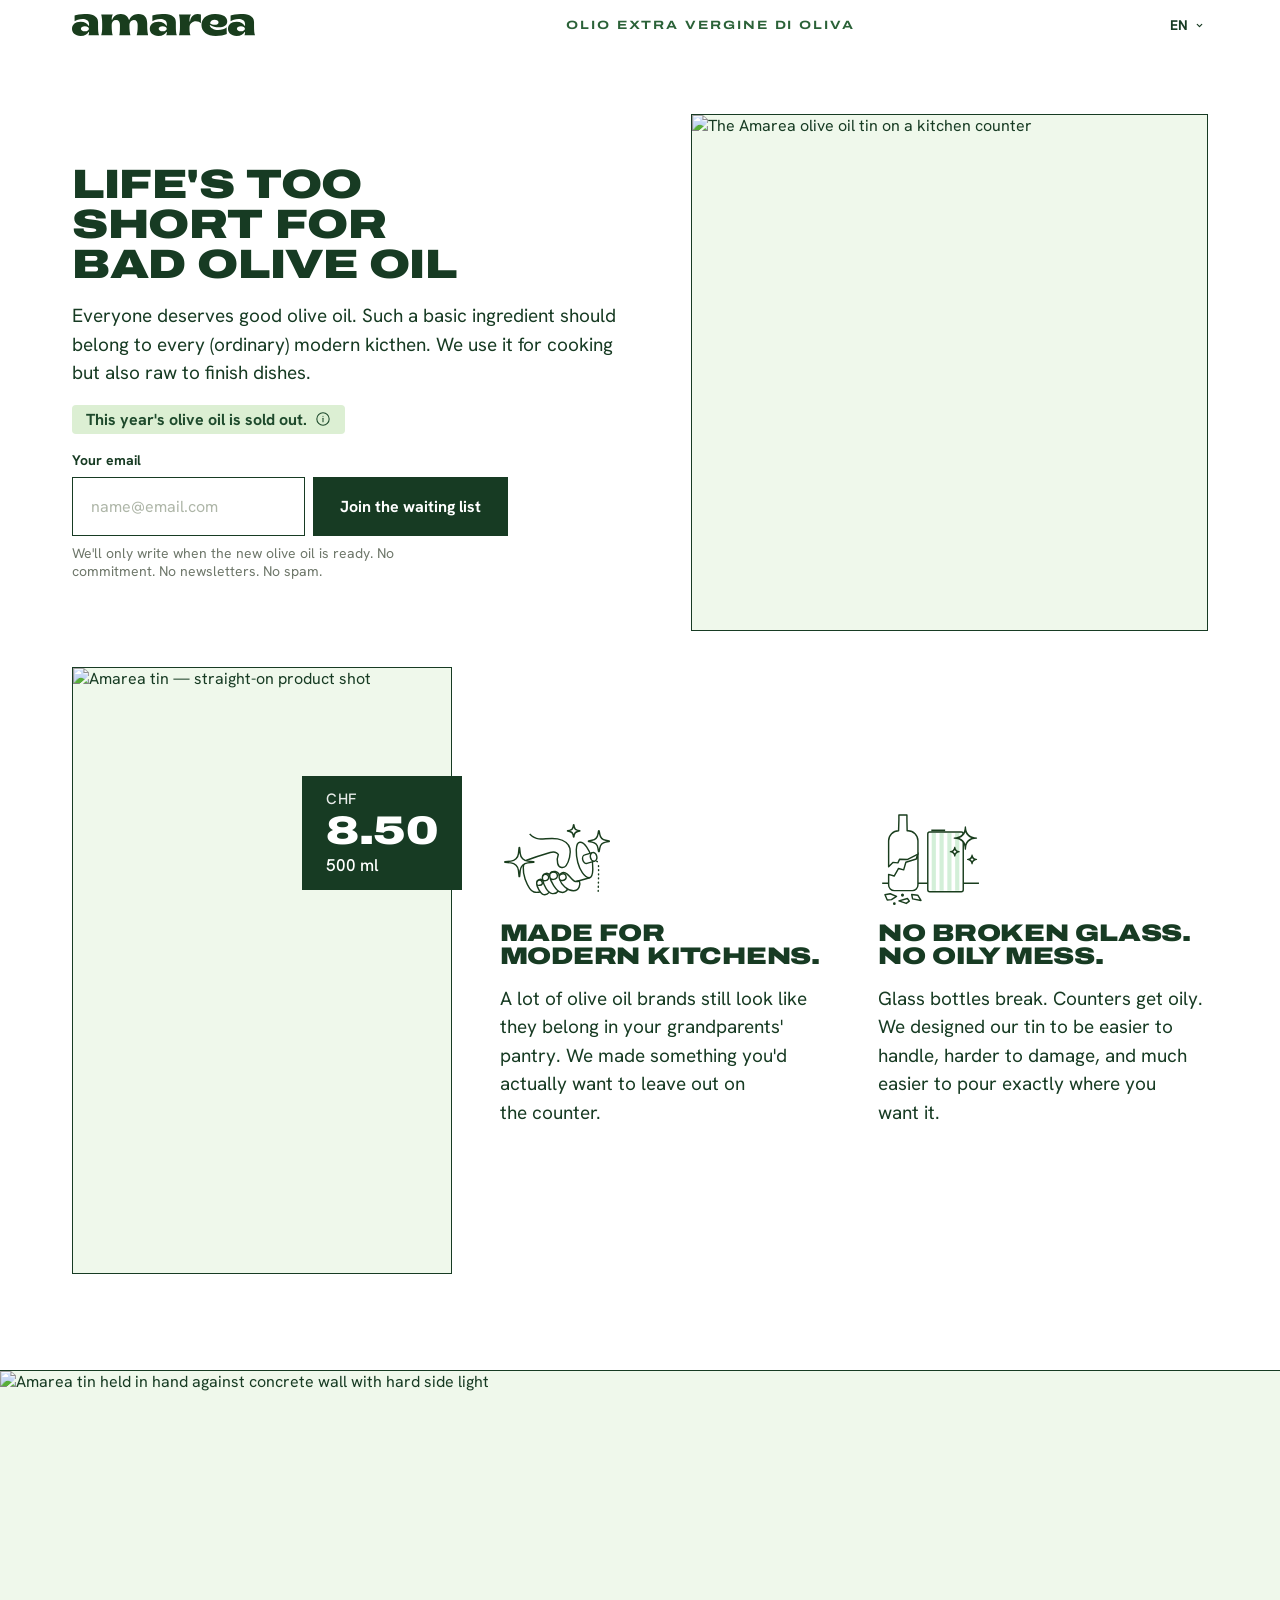
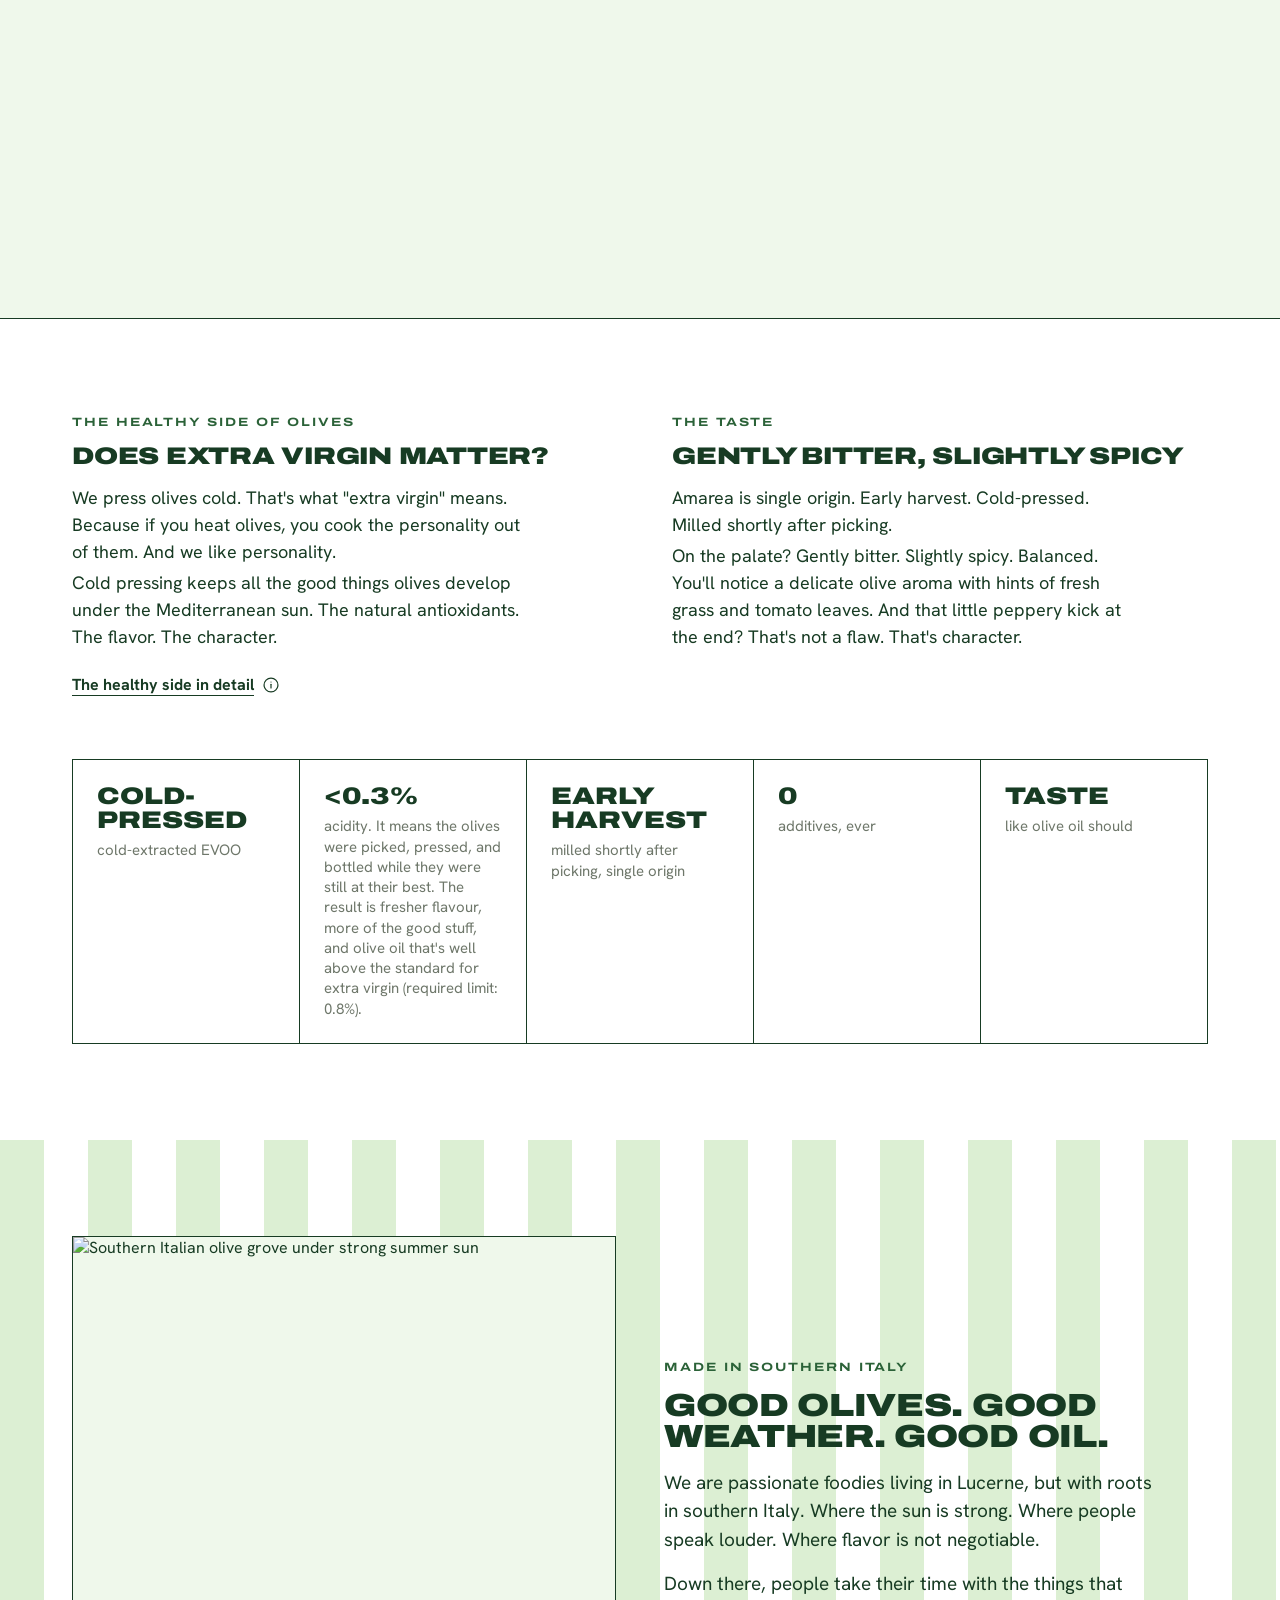
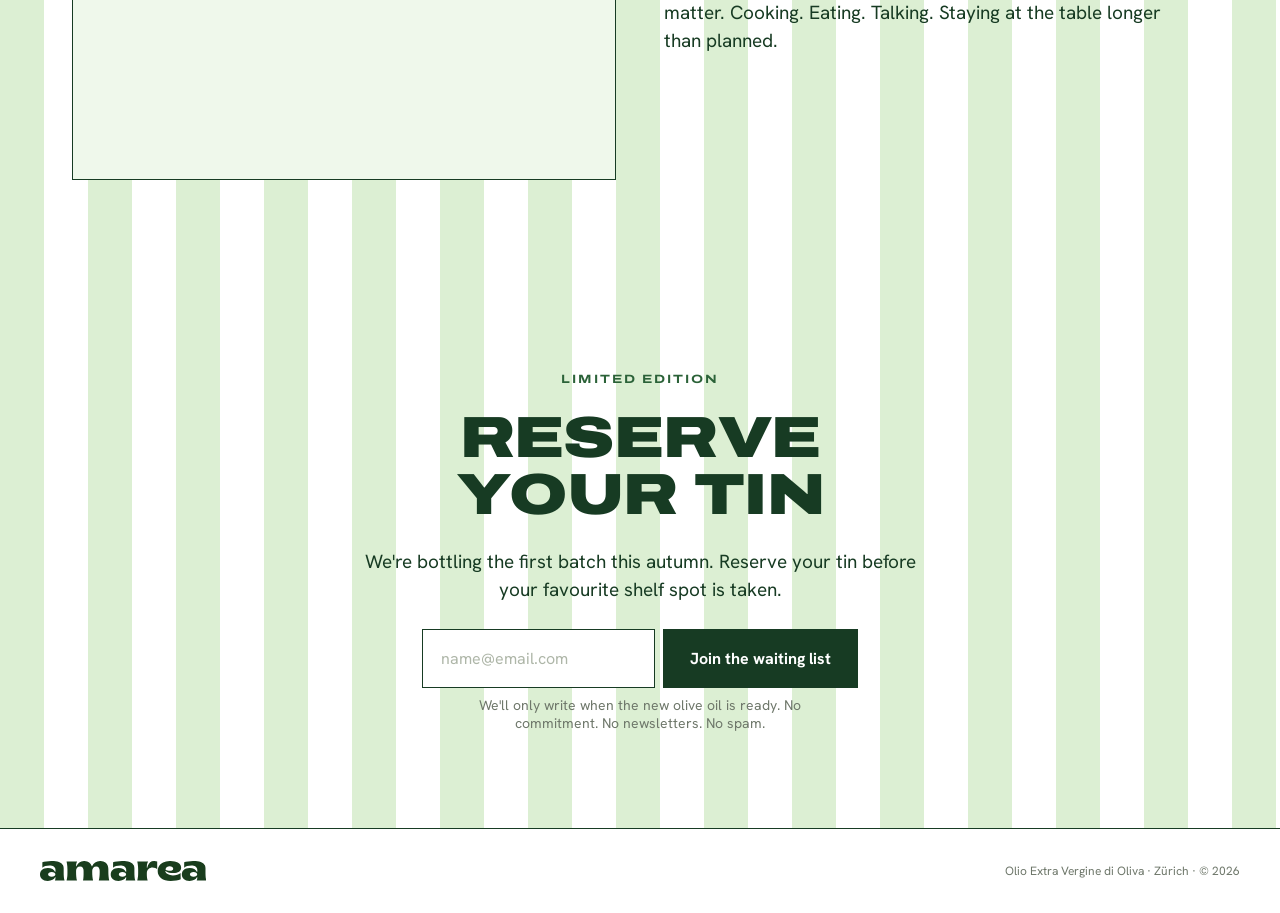
==== commit 5c8af4c4: "Update index.html" ====
--- a/index.html
+++ b/index.html
@@ -151,7 +151,7 @@
 </section>
 
 <!-- ⑥ USE-CASE GALLERY ──────────────────────────────────────────────────── -->
-<section class="section am-stripes">
+<section class="section am-stripes" style="display:none">
   <div class="container">
     <div class="gallery__head">
       <p class="eyebrow" data-i18n="gallery.eyebrow">Built for the everyday</p>
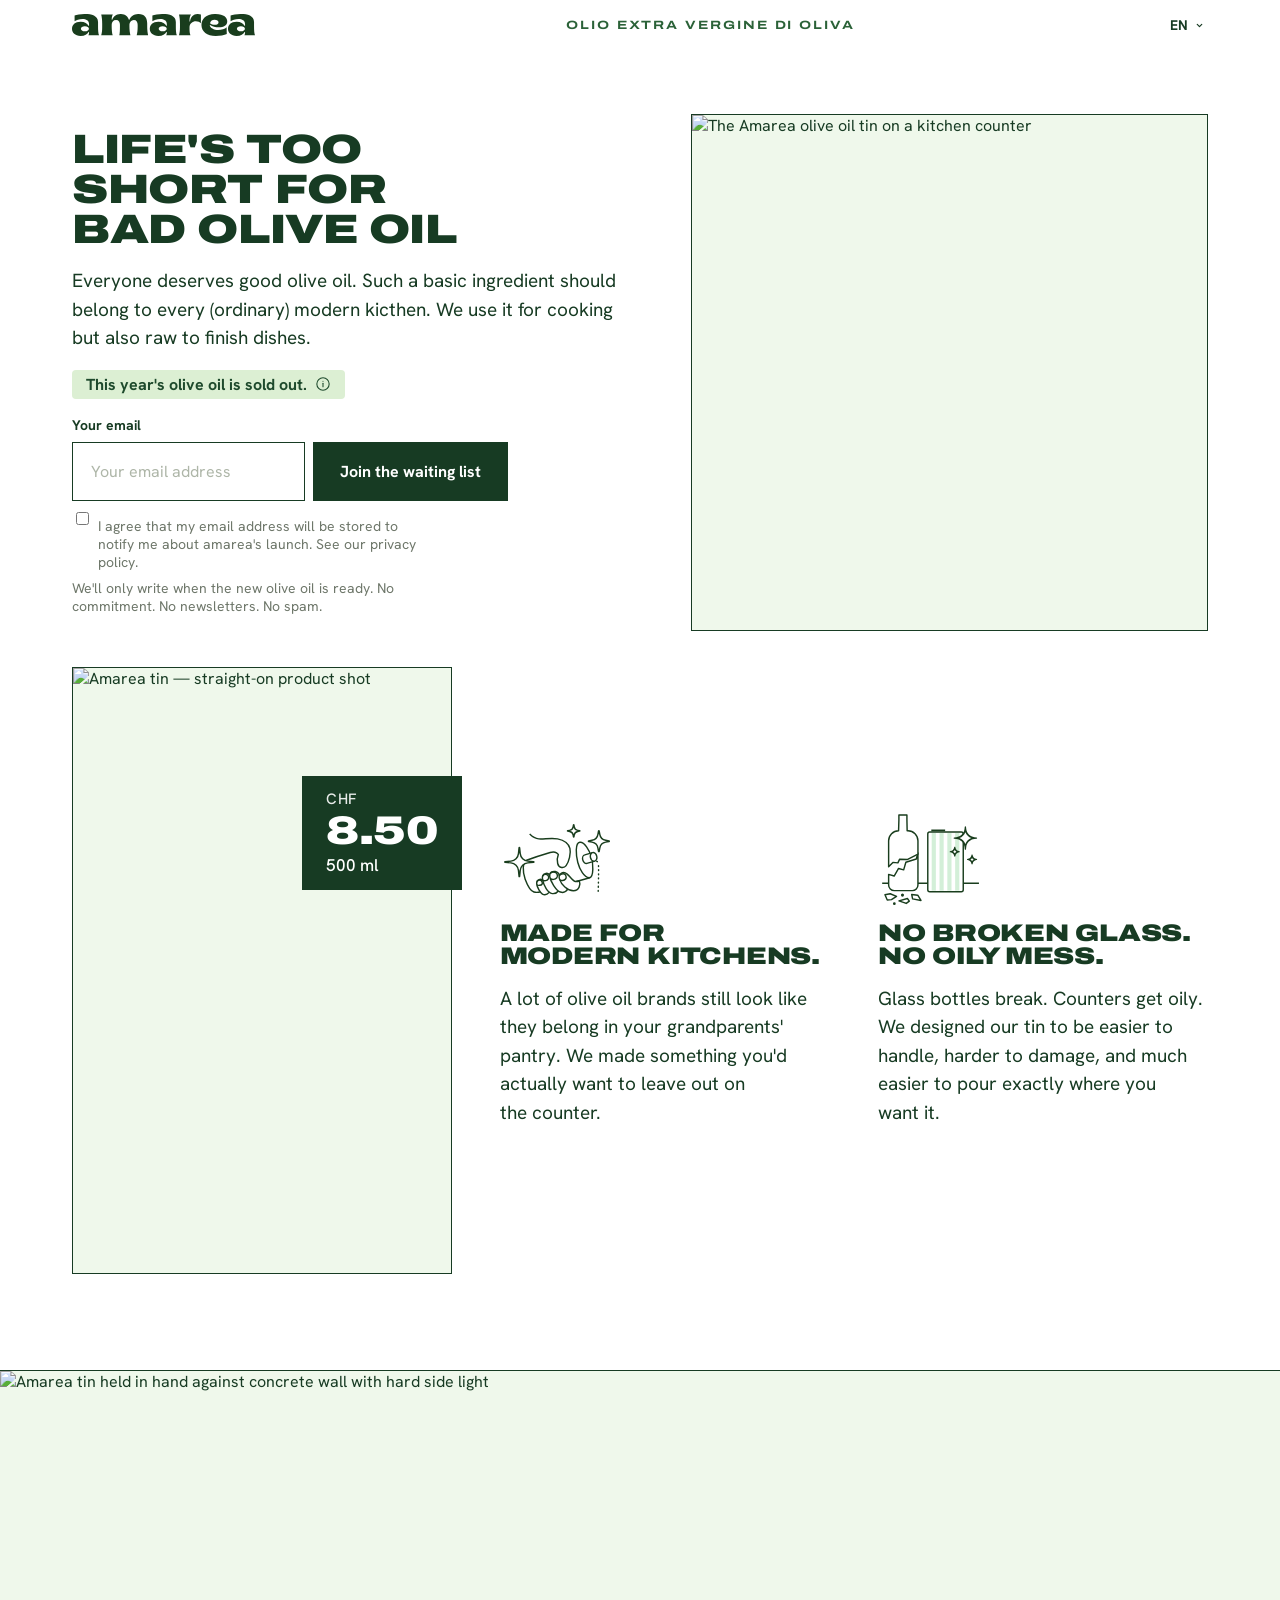
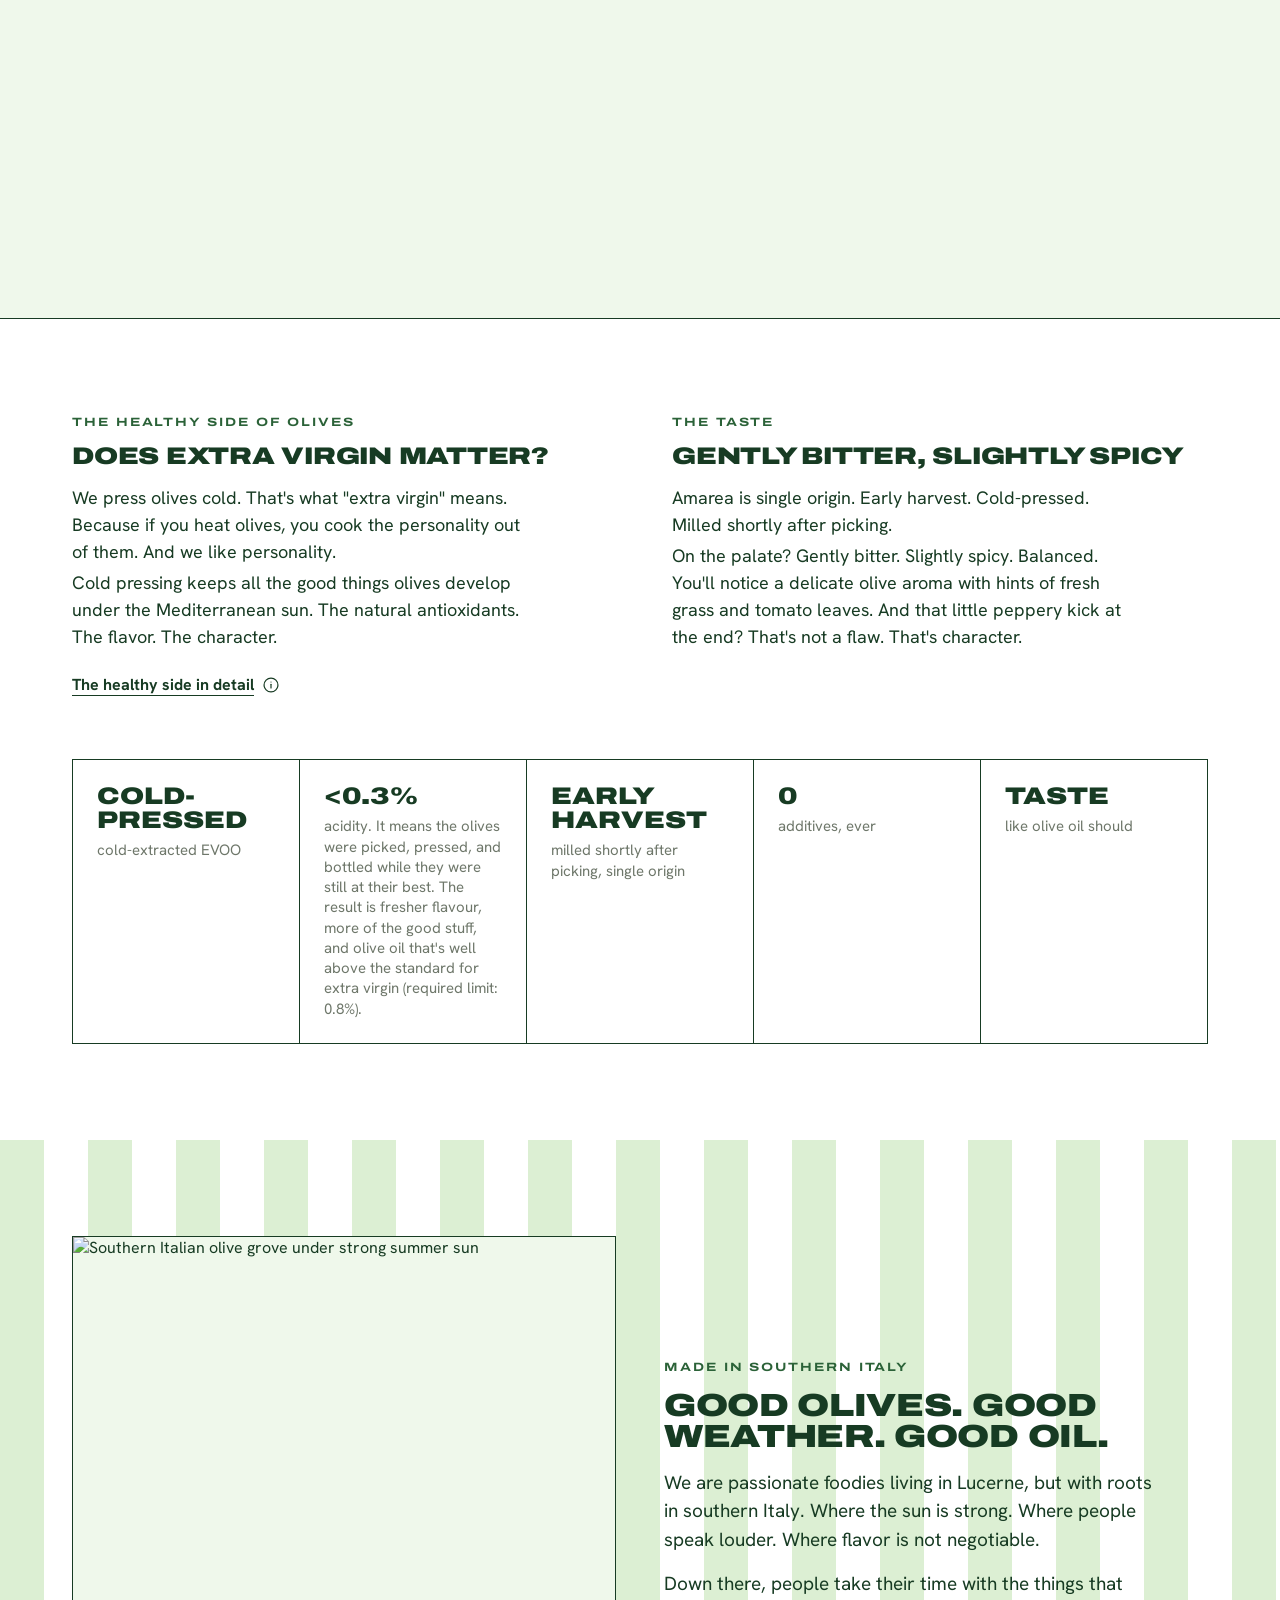
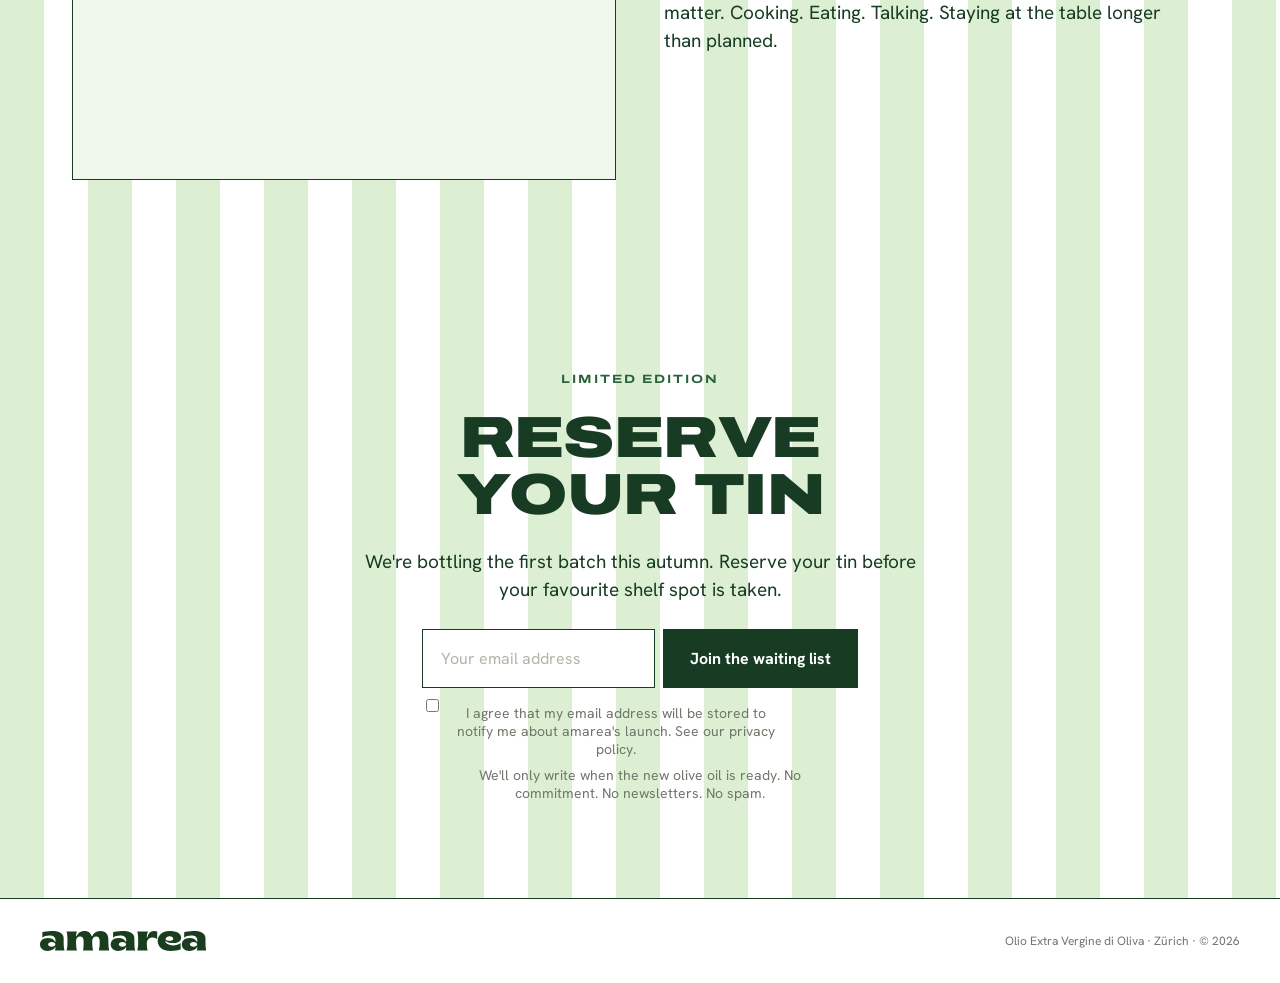
==== commit 8354d4d6: "Add Netlify Forms waitlist signup with consent checkbox - Wraps both .capture sections in <form name" ====
--- a/index.html
+++ b/index.html
@@ -50,14 +50,21 @@
           </svg>
         </button>
       </div>
-      <div class="capture">
+      <form class="capture" name="waitlist" method="POST" data-netlify="true" data-netlify-honeypot="bot-field" data-success="hero-form-success">
+        <input type="hidden" name="form-name" value="waitlist" />
+        <p hidden><input name="bot-field" /></p>
         <label class="capture__label" for="hero-email" data-i18n="hero.emailLabel">Your email</label>
         <div class="capture__row">
-          <input class="am-input" id="hero-email" type="email" placeholder="name@email.com" data-i18n="hero.emailPlaceholder" />
-          <button class="am-btn" data-i18n="hero.cta">Join the waiting list</button>
-        </div>
+          <input class="am-input" id="hero-email" type="email" name="email" required placeholder="name@email.com" data-i18n-placeholder="form.emailPlaceholder" />
+          <button class="am-btn" type="submit" data-i18n="form.submit">Join the waiting list</button>
+        </div>
+        <label style="display:flex;align-items:flex-start;gap:6px;cursor:pointer;margin-top:8px">
+          <input type="checkbox" name="consent" required style="margin-top:3px;flex-shrink:0" />
+          <span class="fineprint" data-i18n="form.consent">I agree that my email address will be stored to notify me about amarea's launch. See our privacy policy.</span>
+        </label>
         <p class="fineprint" data-i18n="hero.finePrint">We'll only write when the new olive oil is ready. No commitment. No newsletters. No spam.</p>
-      </div>
+      </form>
+      <div id="hero-form-success" class="fineprint" style="display:none" data-i18n="form.success">Thank you! We'll be in touch when amarea launches.</div>
     </div>
     <div class="img-slot" style="aspect-ratio: 1/1;" aria-label="Hero image — the tin, straight-on, against city-apartment light"><img src="[data-uri]" alt="" data-i18n-src="hero.image" data-i18n-alt="hero.imageAlt" /></div>
   </div>
@@ -207,13 +214,20 @@
     <p class="eyebrow" data-i18n="close.eyebrow">LIMITED EDITION</p>
     <h2 class="display d-xl" data-i18n="close.title">RESERVE YOUR TIN</h2>
     <p class="lead" style="text-align: center" data-i18n="close.lead">We're bottling the first batch this autumn. Reserve your tin before your favourite shelf spot is taken.</p>
-    <div class="capture">
+    <form class="capture" name="waitlist" method="POST" data-netlify="true" data-netlify-honeypot="bot-field" data-success="close-form-success">
+      <input type="hidden" name="form-name" value="waitlist" />
+      <p hidden><input name="bot-field" /></p>
       <div class="capture__row">
-        <input class="am-input" type="email" placeholder="name@email.com" data-i18n="close.emailPlaceholder" />
-        <button class="am-btn" data-i18n="close.cta">Join the waiting list</button>
-      </div>
+        <input class="am-input" type="email" name="email" required placeholder="name@email.com" data-i18n-placeholder="form.emailPlaceholder" />
+        <button class="am-btn" type="submit" data-i18n="form.submit">Join the waiting list</button>
+      </div>
+      <label style="display:flex;align-items:flex-start;gap:6px;cursor:pointer;margin-top:8px">
+        <input type="checkbox" name="consent" required style="margin-top:3px;flex-shrink:0" />
+        <span class="fineprint" data-i18n="form.consent">I agree that my email address will be stored to notify me about amarea's launch. See our privacy policy.</span>
+      </label>
       <p class="fineprint" style="text-align: center; margin-left: auto; margin-right: auto;" data-i18n="close.finePrint">We'll only write when the new olive oil is ready. No commitment. No newsletters. No spam.</p>
-    </div>
+    </form>
+    <div id="close-form-success" class="fineprint" style="display:none;text-align:center" data-i18n="form.success">Thank you! We'll be in touch when amarea launches.</div>
   </div>
 </section>
 
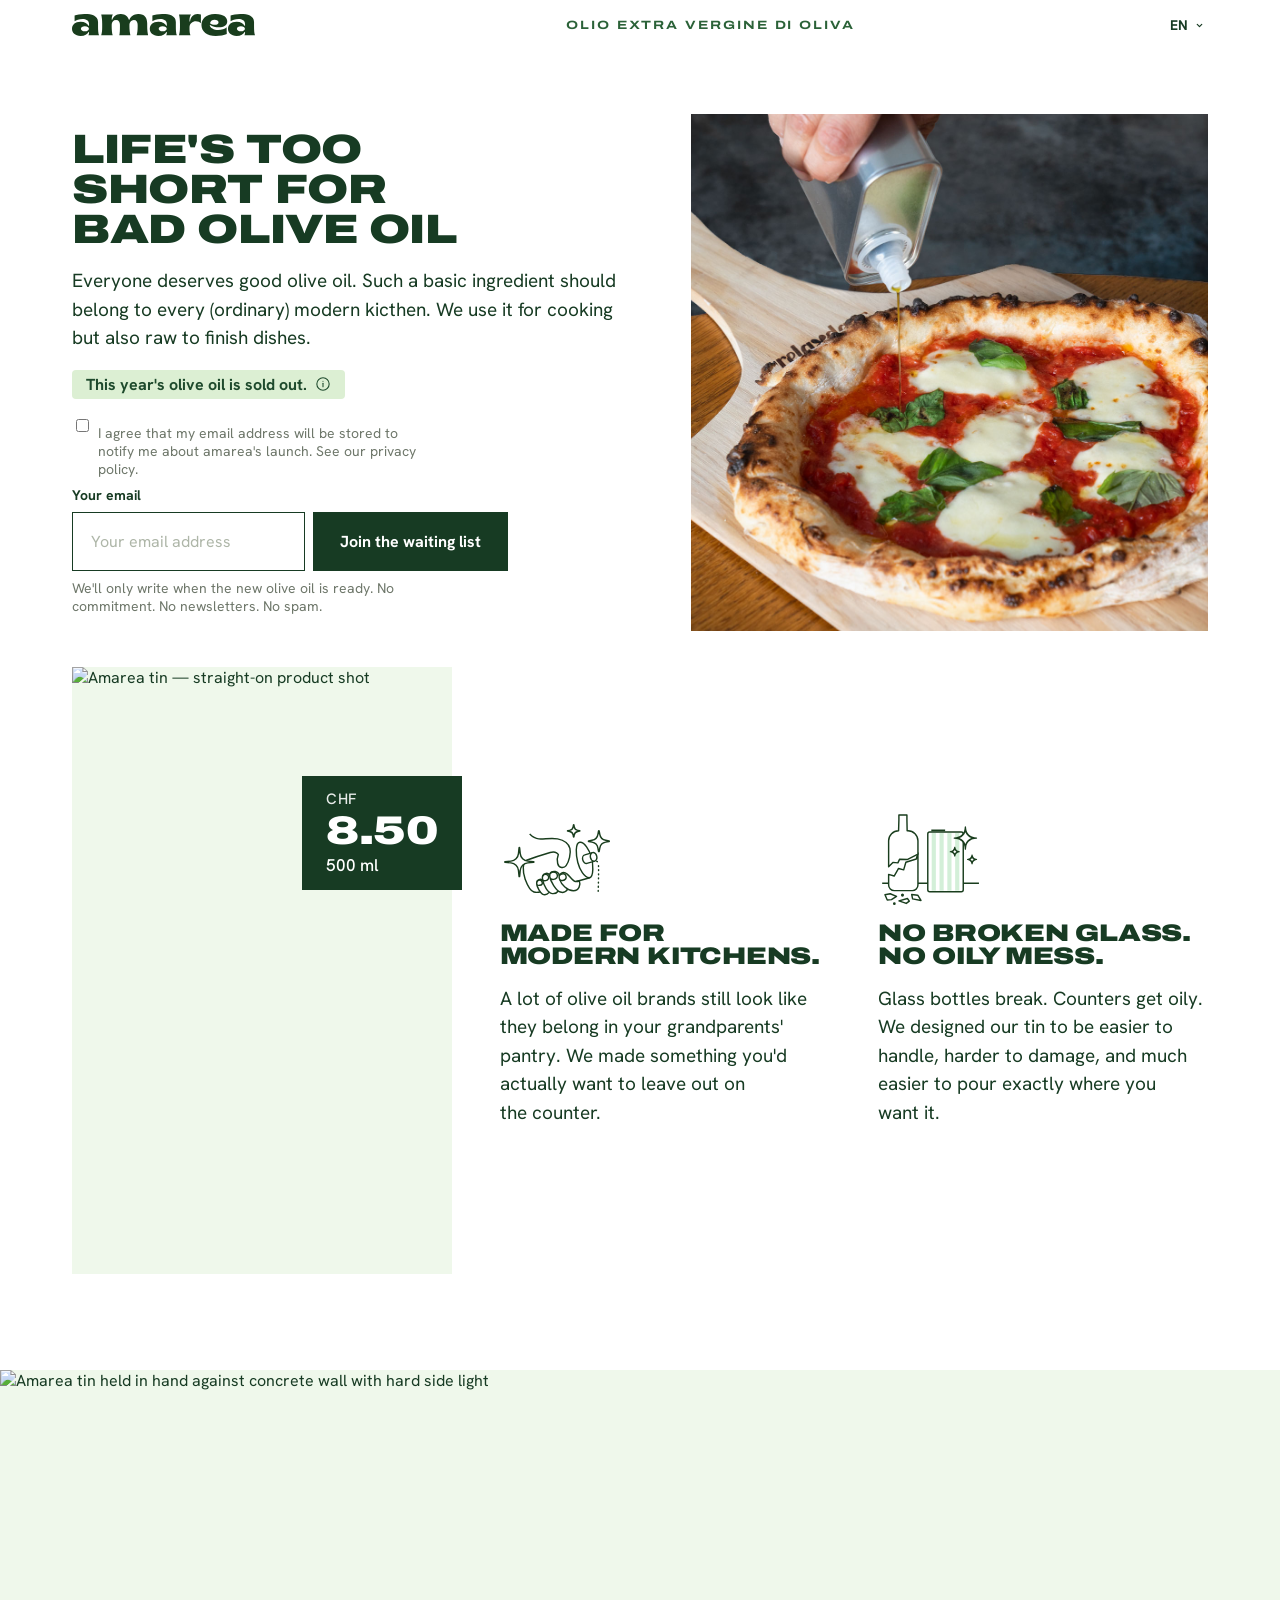
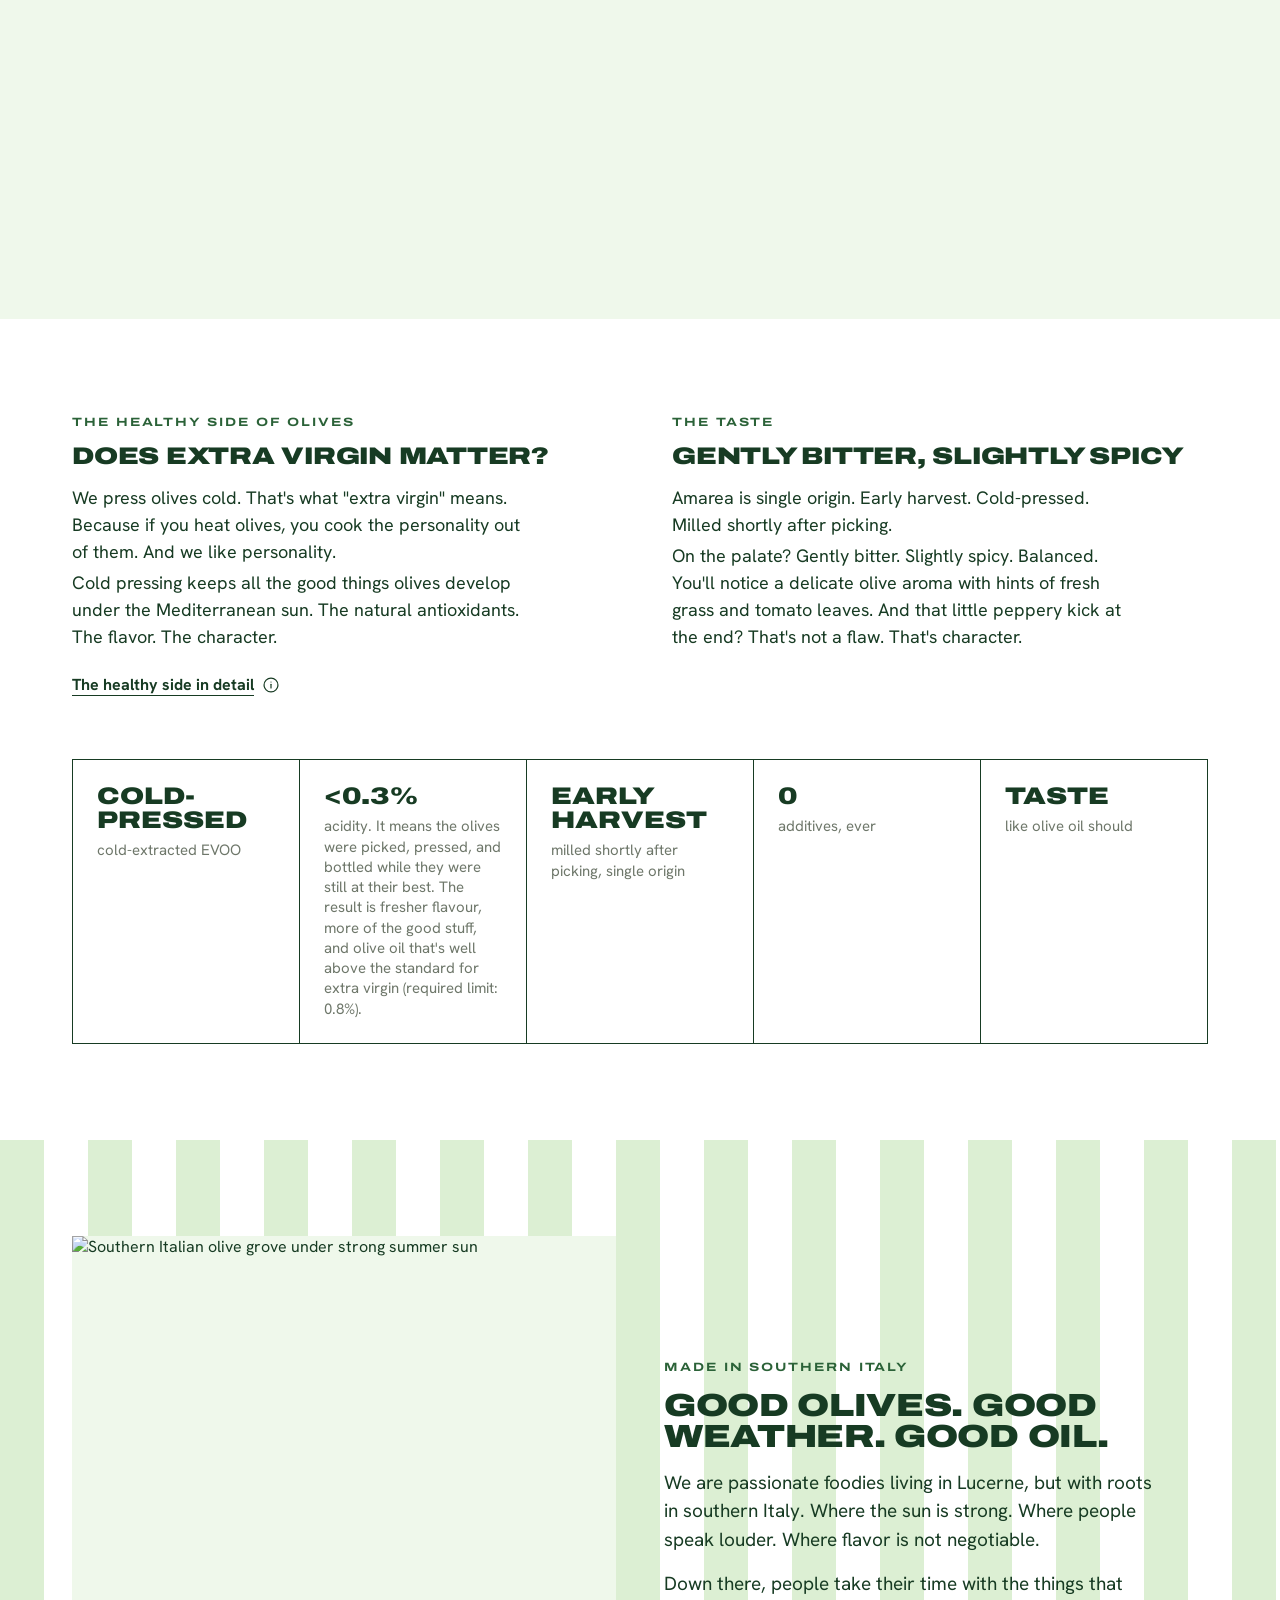
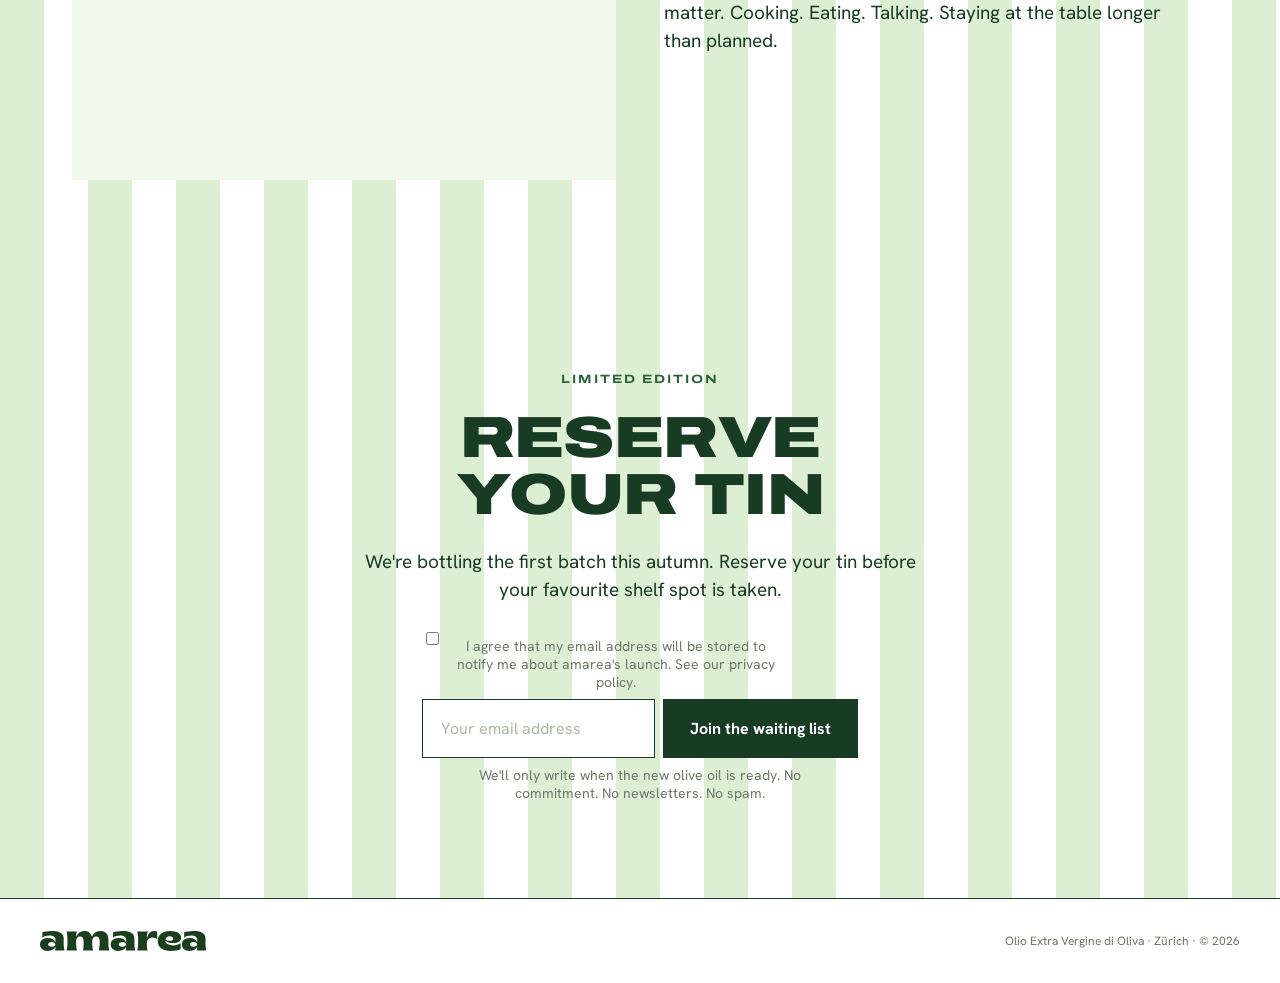
==== commit 9da937e4: "Move consent checkbox above email field; remove image border - Reorders both waitlist forms: consent" ====
--- a/index.html
+++ b/index.html
@@ -53,15 +53,15 @@
       <form class="capture" name="waitlist" method="POST" data-netlify="true" data-netlify-honeypot="bot-field" data-success="hero-form-success">
         <input type="hidden" name="form-name" value="waitlist" />
         <p hidden><input name="bot-field" /></p>
+        <label style="display:flex;align-items:flex-start;gap:6px;cursor:pointer;margin-bottom:8px">
+          <input type="checkbox" name="consent" required style="margin-top:3px;flex-shrink:0" />
+          <span class="fineprint" data-i18n="form.consent">I agree that my email address will be stored to notify me about amarea's launch. See our privacy policy.</span>
+        </label>
         <label class="capture__label" for="hero-email" data-i18n="hero.emailLabel">Your email</label>
         <div class="capture__row">
           <input class="am-input" id="hero-email" type="email" name="email" required placeholder="name@email.com" data-i18n-placeholder="form.emailPlaceholder" />
           <button class="am-btn" type="submit" data-i18n="form.submit">Join the waiting list</button>
         </div>
-        <label style="display:flex;align-items:flex-start;gap:6px;cursor:pointer;margin-top:8px">
-          <input type="checkbox" name="consent" required style="margin-top:3px;flex-shrink:0" />
-          <span class="fineprint" data-i18n="form.consent">I agree that my email address will be stored to notify me about amarea's launch. See our privacy policy.</span>
-        </label>
         <p class="fineprint" data-i18n="hero.finePrint">We'll only write when the new olive oil is ready. No commitment. No newsletters. No spam.</p>
       </form>
       <div id="hero-form-success" class="fineprint" style="display:none" data-i18n="form.success">Thank you! We'll be in touch when amarea launches.</div>
@@ -217,14 +217,14 @@
     <form class="capture" name="waitlist" method="POST" data-netlify="true" data-netlify-honeypot="bot-field" data-success="close-form-success">
       <input type="hidden" name="form-name" value="waitlist" />
       <p hidden><input name="bot-field" /></p>
+      <label style="display:flex;align-items:flex-start;gap:6px;cursor:pointer;margin-bottom:8px">
+        <input type="checkbox" name="consent" required style="margin-top:3px;flex-shrink:0" />
+        <span class="fineprint" data-i18n="form.consent">I agree that my email address will be stored to notify me about amarea's launch. See our privacy policy.</span>
+      </label>
       <div class="capture__row">
         <input class="am-input" type="email" name="email" required placeholder="name@email.com" data-i18n-placeholder="form.emailPlaceholder" />
         <button class="am-btn" type="submit" data-i18n="form.submit">Join the waiting list</button>
       </div>
-      <label style="display:flex;align-items:flex-start;gap:6px;cursor:pointer;margin-top:8px">
-        <input type="checkbox" name="consent" required style="margin-top:3px;flex-shrink:0" />
-        <span class="fineprint" data-i18n="form.consent">I agree that my email address will be stored to notify me about amarea's launch. See our privacy policy.</span>
-      </label>
       <p class="fineprint" style="text-align: center; margin-left: auto; margin-right: auto;" data-i18n="close.finePrint">We'll only write when the new olive oil is ready. No commitment. No newsletters. No spam.</p>
     </form>
     <div id="close-form-success" class="fineprint" style="display:none;text-align:center" data-i18n="form.success">Thank you! We'll be in touch when amarea launches.</div>
--- a/css/styles.css
+++ b/css/styles.css
@@ -250,7 +250,6 @@
   display: block;
   width: 100%;
   background: var(--green-50);
-  border: var(--border-width) solid var(--color-ink);
   position: relative;
   overflow: hidden;
 }
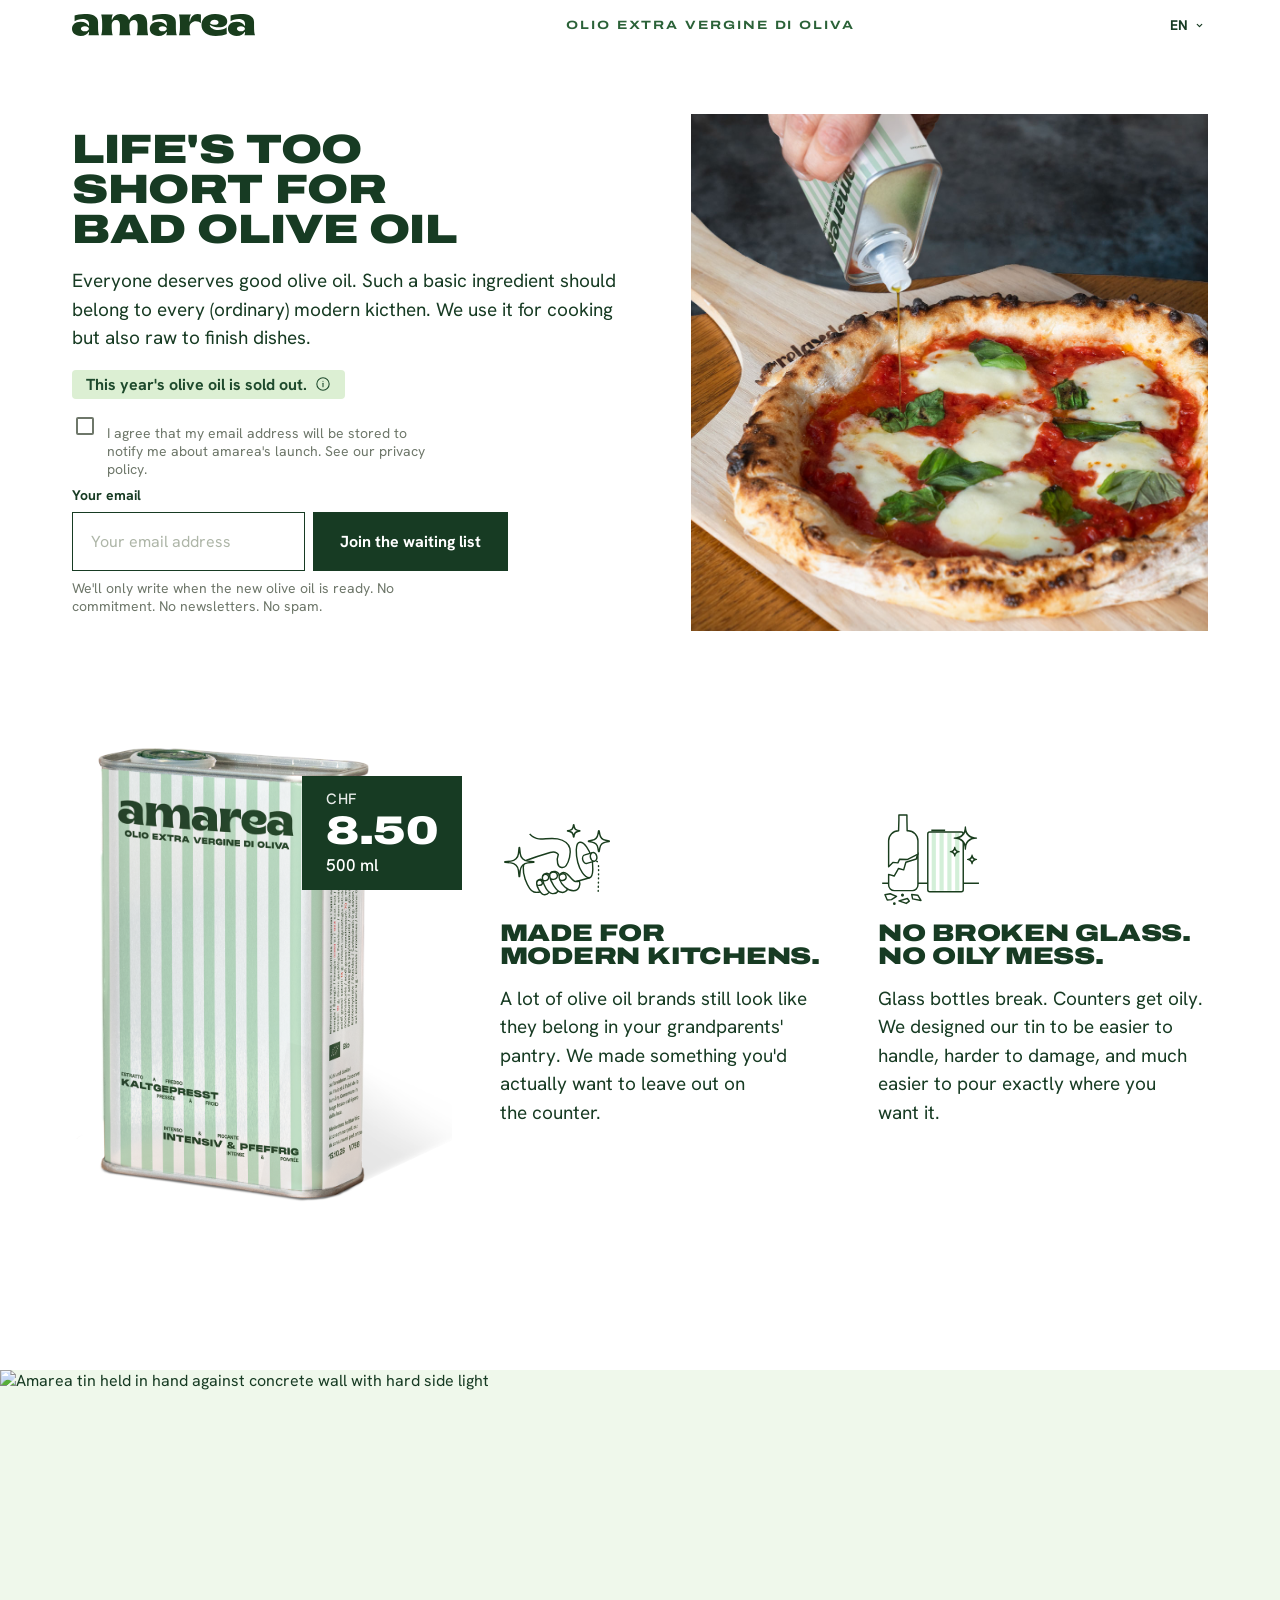
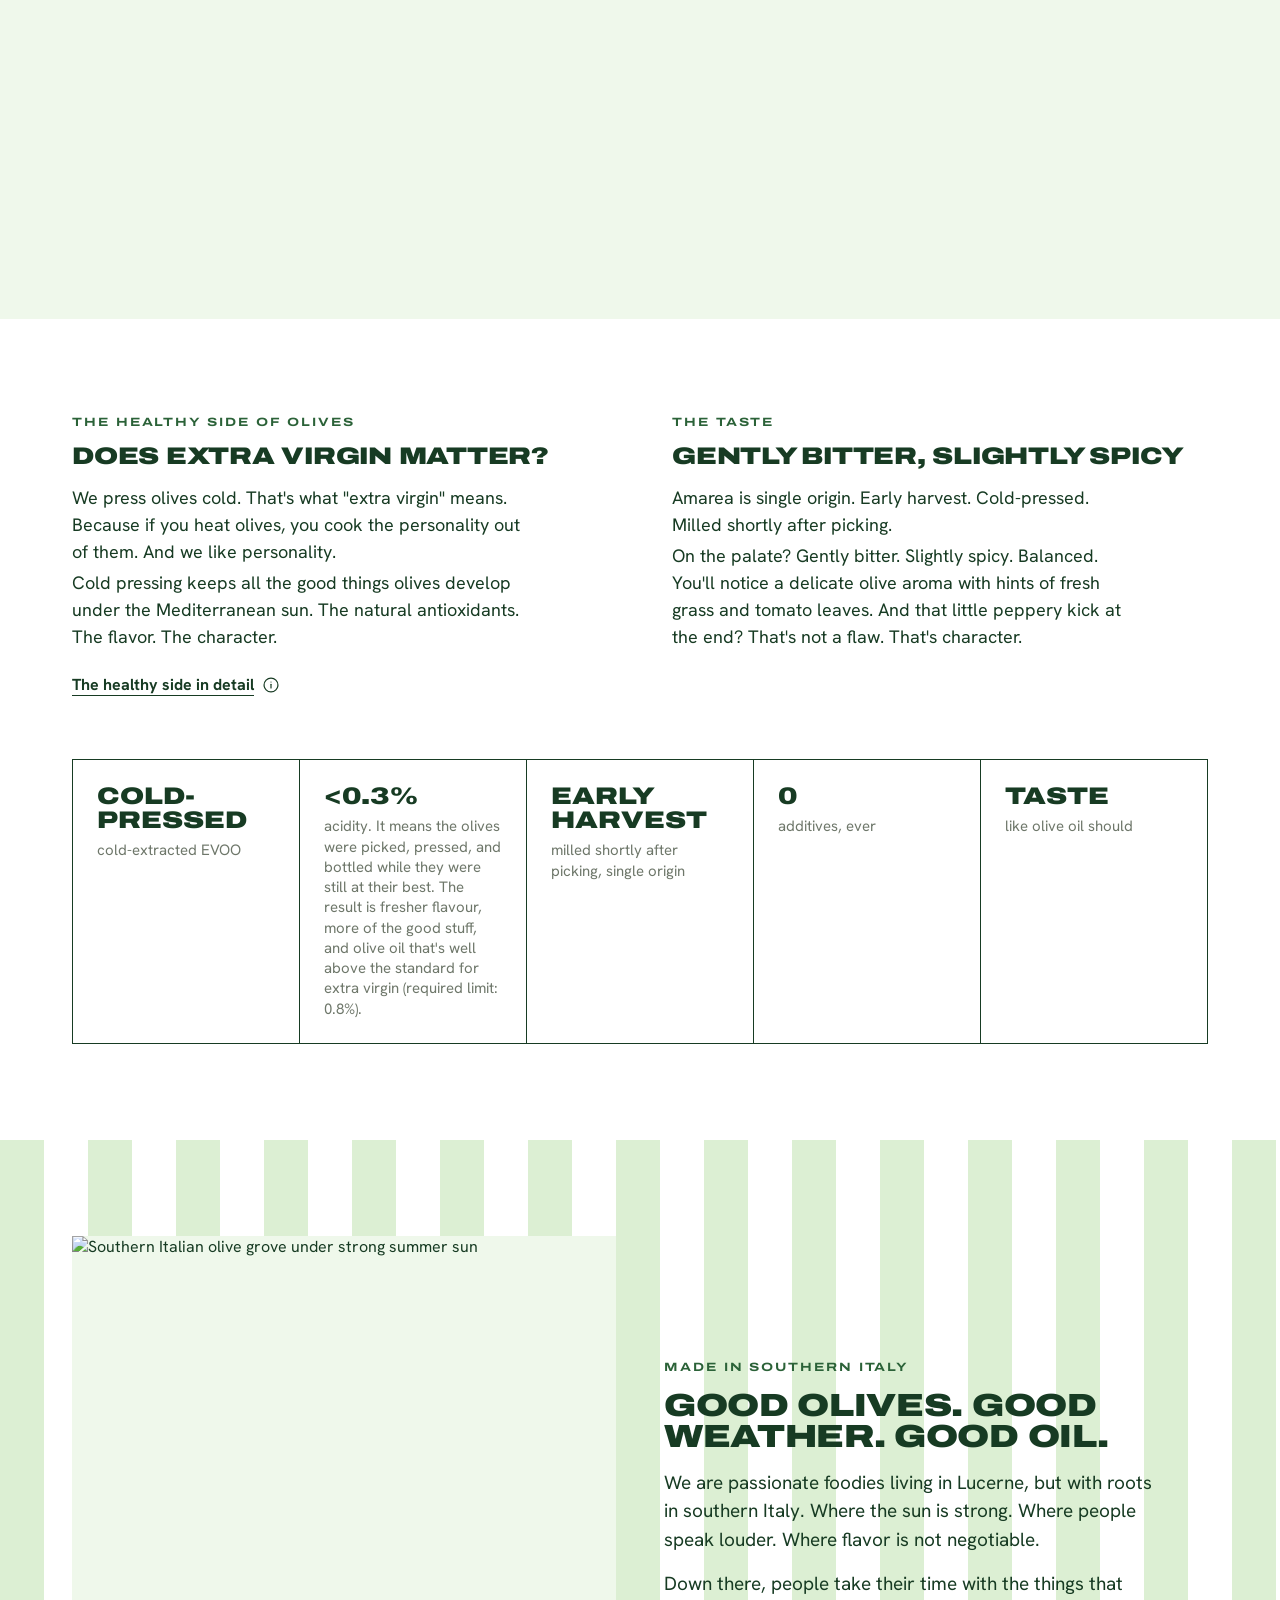
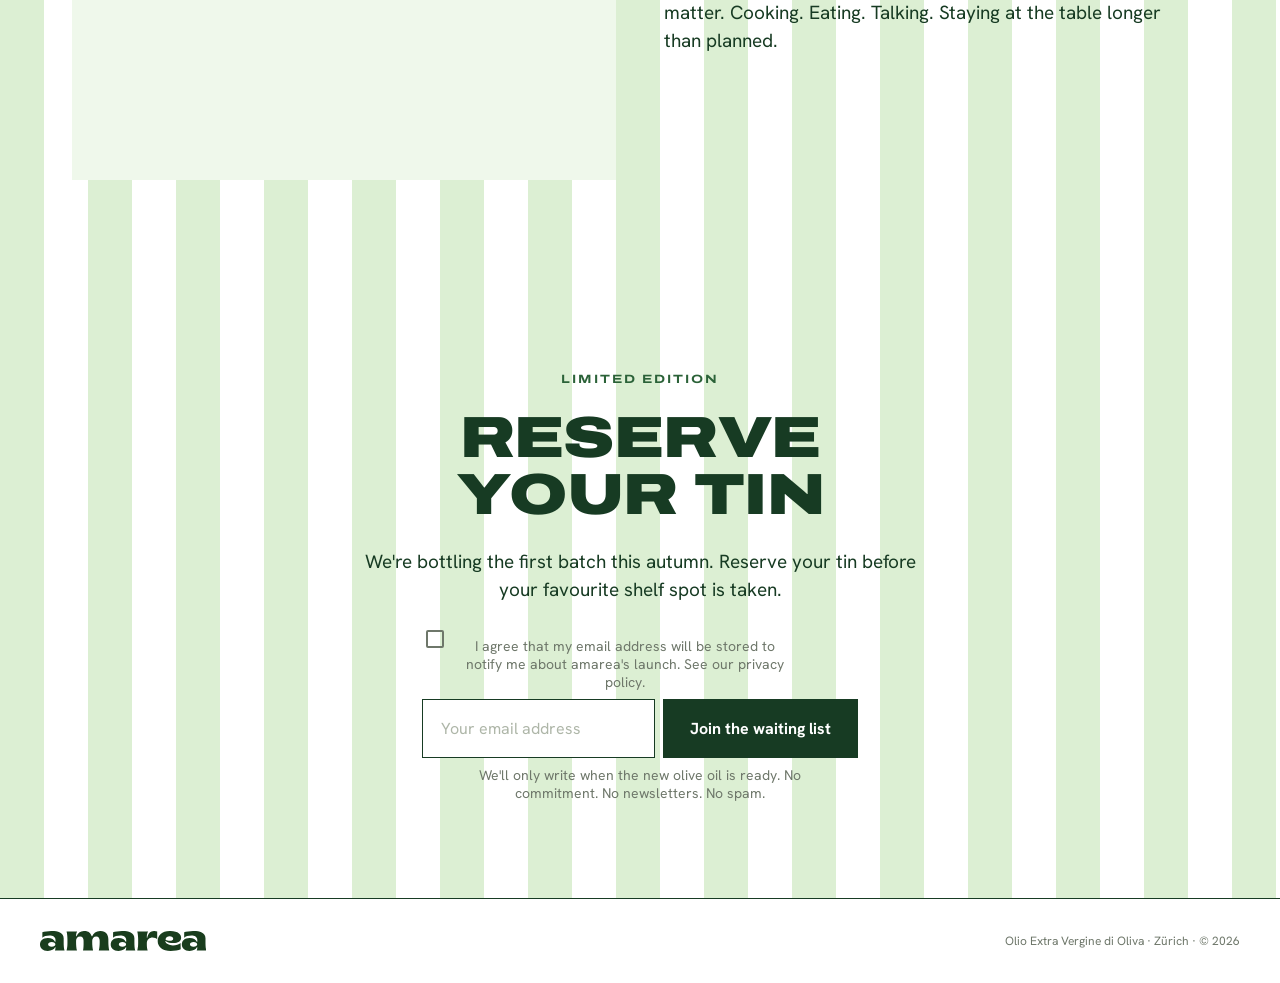
==== commit 9d678a0b: "Remove product tin background; Material You checkbox styling - Removes green-50 background from the " ====
--- a/index.html
+++ b/index.html
@@ -53,8 +53,8 @@
       <form class="capture" name="waitlist" method="POST" data-netlify="true" data-netlify-honeypot="bot-field" data-success="hero-form-success">
         <input type="hidden" name="form-name" value="waitlist" />
         <p hidden><input name="bot-field" /></p>
-        <label style="display:flex;align-items:flex-start;gap:6px;cursor:pointer;margin-bottom:8px">
-          <input type="checkbox" name="consent" required style="margin-top:3px;flex-shrink:0" />
+        <label class="consent-label">
+          <input class="consent-check" type="checkbox" name="consent" required />
           <span class="fineprint" data-i18n="form.consent">I agree that my email address will be stored to notify me about amarea's launch. See our privacy policy.</span>
         </label>
         <label class="capture__label" for="hero-email" data-i18n="hero.emailLabel">Your email</label>
@@ -217,8 +217,8 @@
     <form class="capture" name="waitlist" method="POST" data-netlify="true" data-netlify-honeypot="bot-field" data-success="close-form-success">
       <input type="hidden" name="form-name" value="waitlist" />
       <p hidden><input name="bot-field" /></p>
-      <label style="display:flex;align-items:flex-start;gap:6px;cursor:pointer;margin-bottom:8px">
-        <input type="checkbox" name="consent" required style="margin-top:3px;flex-shrink:0" />
+      <label class="consent-label">
+        <input class="consent-check" type="checkbox" name="consent" required />
         <span class="fineprint" data-i18n="form.consent">I agree that my email address will be stored to notify me about amarea's launch. See our privacy policy.</span>
       </label>
       <div class="capture__row">
--- a/css/styles.css
+++ b/css/styles.css
@@ -233,6 +233,49 @@
 }
 .am-badge__info svg { width: 16px; height: 16px; }
 
+/* Consent checkbox — Material You */
+.consent-label {
+  display: flex;
+  align-items: flex-start;
+  gap: 10px;
+  cursor: pointer;
+  margin-bottom: 8px;
+}
+.consent-check {
+  -webkit-appearance: none;
+  appearance: none;
+  width: 18px;
+  height: 18px;
+  min-width: 18px;
+  border: 2px solid var(--neutral-600);
+  border-radius: 2px;
+  background: transparent;
+  cursor: pointer;
+  position: relative;
+  margin-top: 1px;
+  transition: background 80ms, border-color 80ms;
+}
+.consent-check:checked {
+  background: var(--green-800);
+  border-color: var(--green-800);
+}
+.consent-check:checked::after {
+  content: '';
+  position: absolute;
+  left: 2px;
+  top: -1px;
+  width: 6px;
+  height: 10px;
+  border: 2px solid var(--white);
+  border-top: none;
+  border-left: none;
+  transform: rotate(45deg);
+}
+.consent-check:focus-visible {
+  outline: 3px solid var(--green-300);
+  outline-offset: 2px;
+}
+
 /* Email capture */
 .capture { max-width: 480px; }
 .capture__label {
@@ -403,6 +446,7 @@
 }
 .modern__tin { position: relative; }
 .modern .img-slot { aspect-ratio: 5 / 8; }
+.modern__tin .img-slot { background: transparent; }
 
 .pricetag {
   position: absolute;
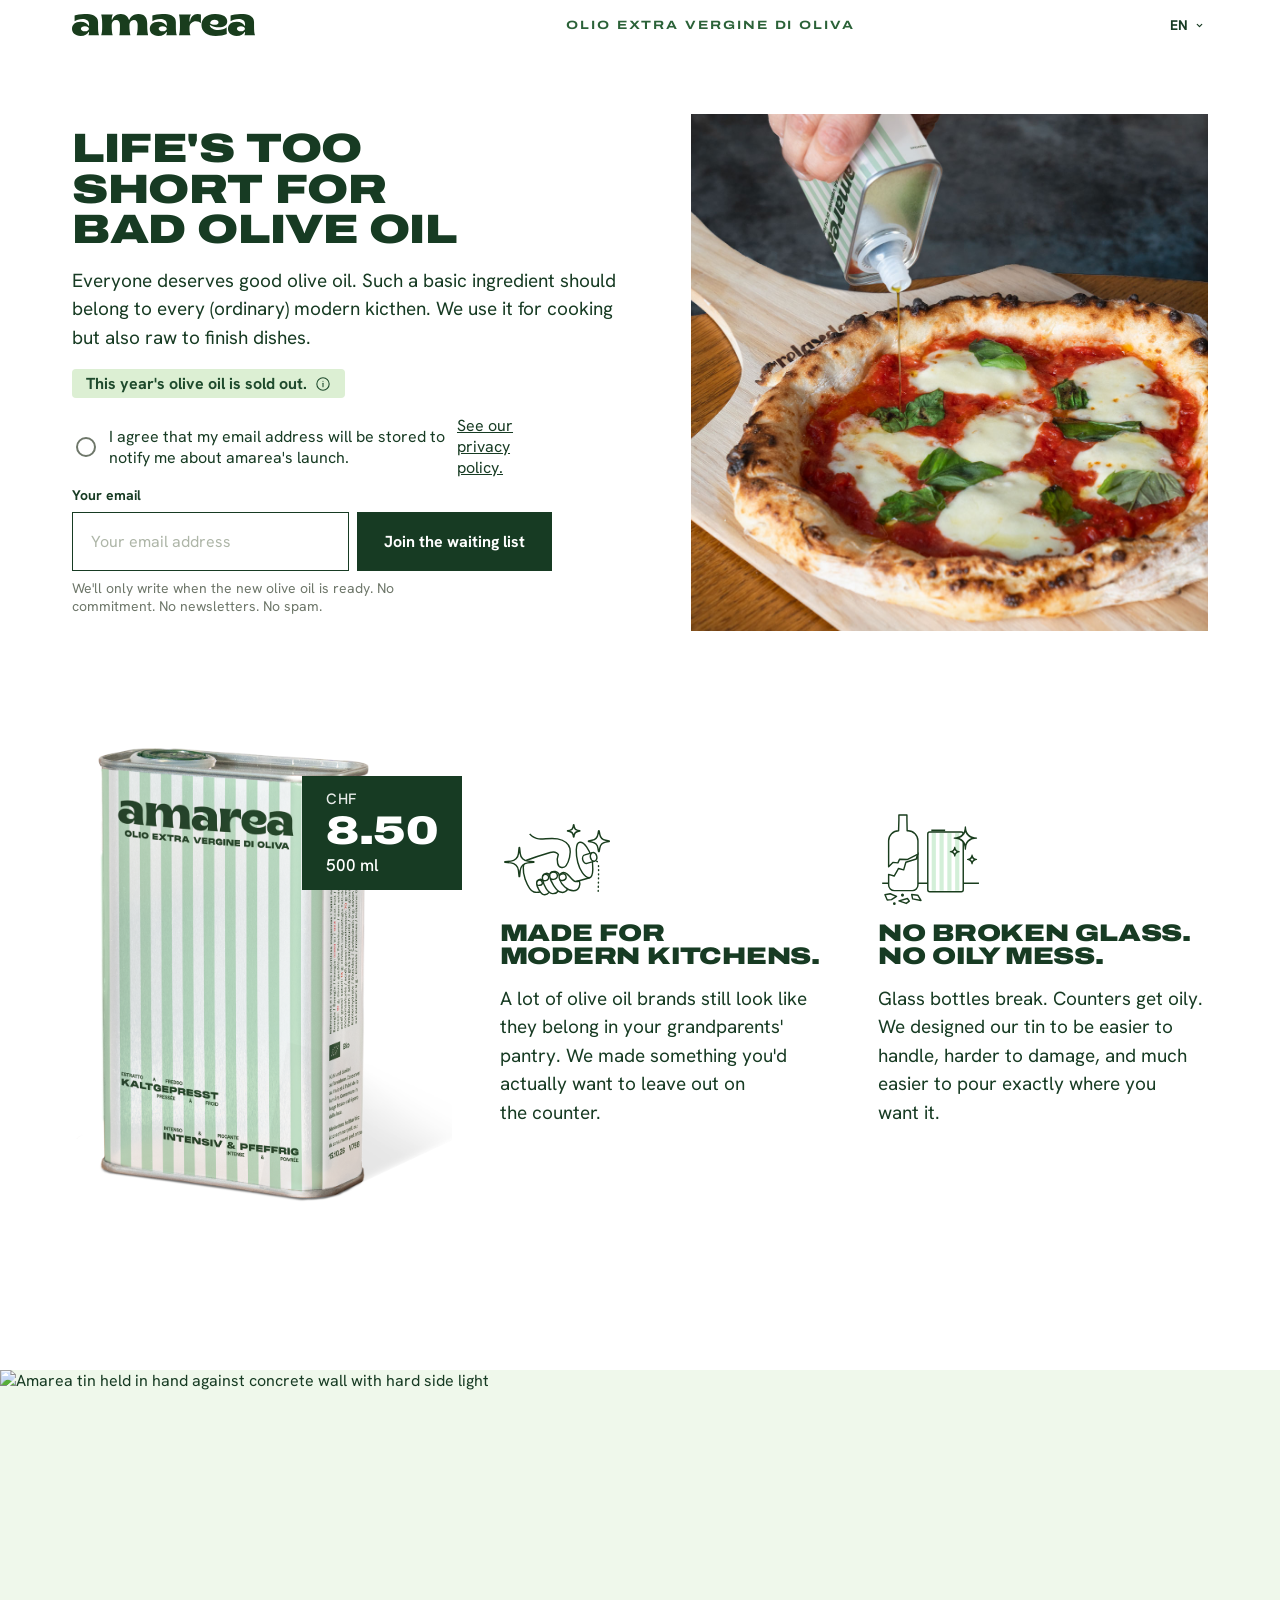
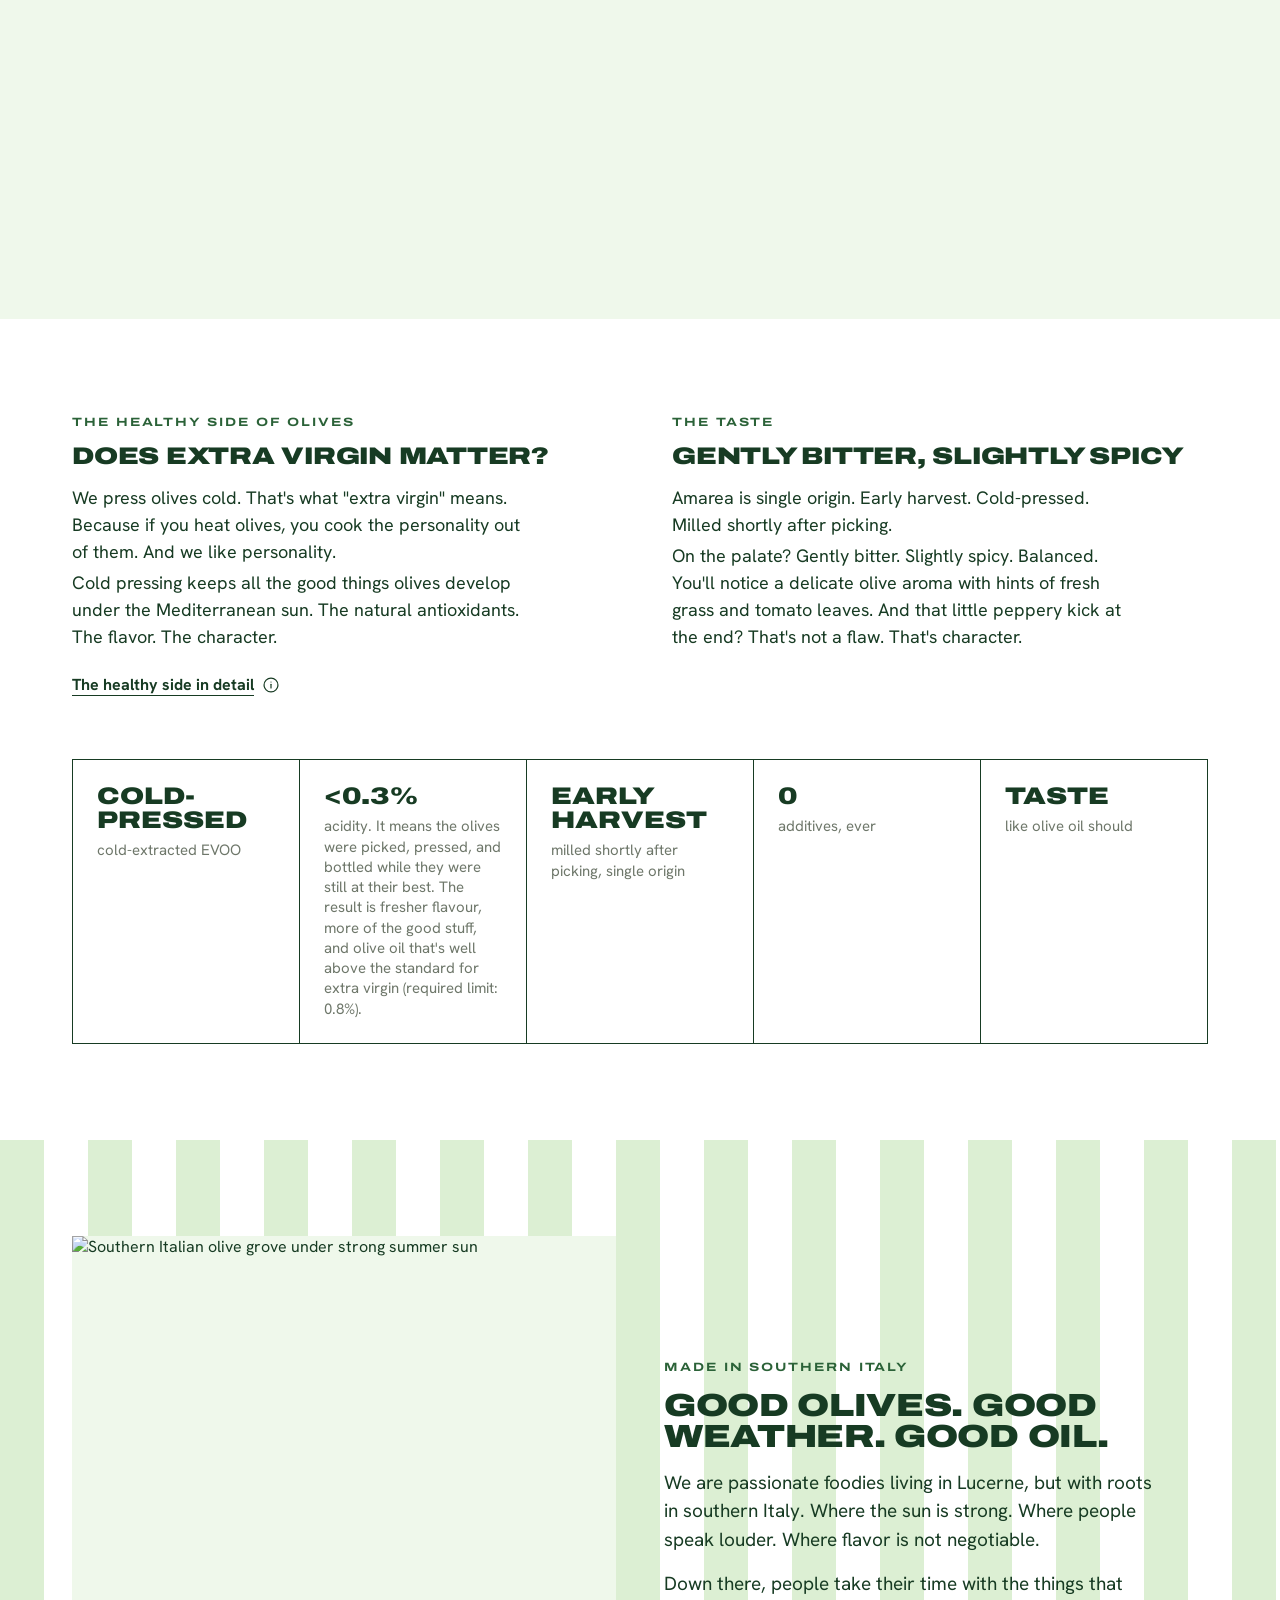
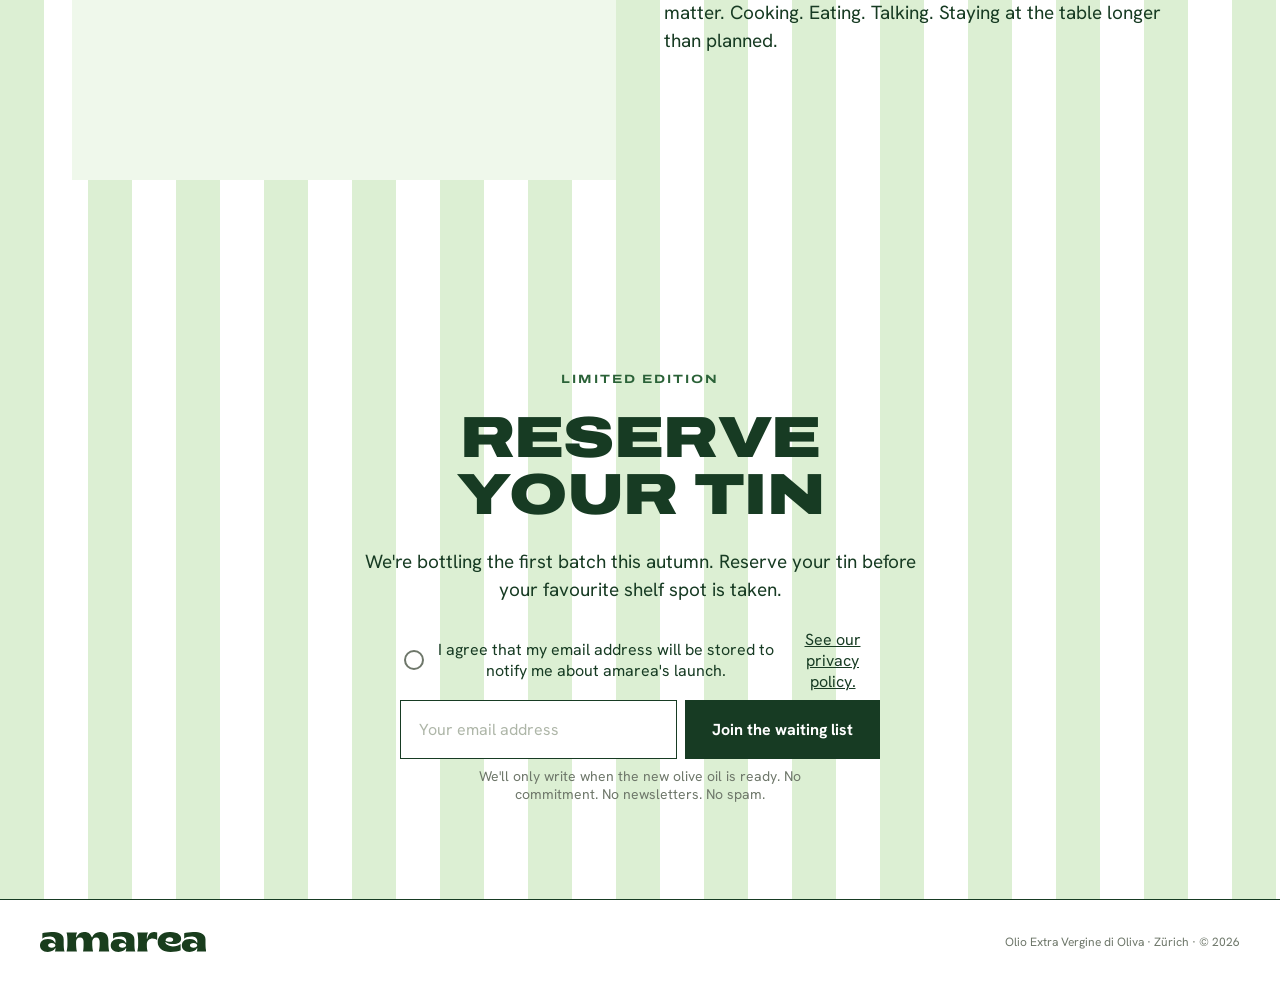
==== commit f7771cd6: "Style consent as radio button, match badge font size, add privacy policy link - Consent checkbox res" ====
--- a/index.html
+++ b/index.html
@@ -55,7 +55,7 @@
         <p hidden><input name="bot-field" /></p>
         <label class="consent-label">
           <input class="consent-check" type="checkbox" name="consent" required />
-          <span class="fineprint" data-i18n="form.consent">I agree that my email address will be stored to notify me about amarea's launch. See our privacy policy.</span>
+          <span data-i18n="form.consent">I agree that my email address will be stored to notify me about amarea's launch.</span> <a href="/privacy-policy" target="_blank" rel="noopener noreferrer" class="consent-link" data-i18n="form.privacyLink">See our privacy policy.</a>
         </label>
         <label class="capture__label" for="hero-email" data-i18n="hero.emailLabel">Your email</label>
         <div class="capture__row">
@@ -219,7 +219,7 @@
       <p hidden><input name="bot-field" /></p>
       <label class="consent-label">
         <input class="consent-check" type="checkbox" name="consent" required />
-        <span class="fineprint" data-i18n="form.consent">I agree that my email address will be stored to notify me about amarea's launch. See our privacy policy.</span>
+        <span data-i18n="form.consent">I agree that my email address will be stored to notify me about amarea's launch.</span> <a href="/privacy-policy" target="_blank" rel="noopener noreferrer" class="consent-link" data-i18n="form.privacyLink">See our privacy policy.</a>
       </label>
       <div class="capture__row">
         <input class="am-input" type="email" name="email" required placeholder="name@email.com" data-i18n-placeholder="form.emailPlaceholder" />
--- a/css/styles.css
+++ b/css/styles.css
@@ -236,44 +236,42 @@
 /* Consent checkbox — Material You */
 .consent-label {
   display: flex;
-  align-items: flex-start;
+  align-items: center;
   gap: 10px;
   cursor: pointer;
   margin-bottom: 8px;
+  font-size: var(--size-body);
 }
 .consent-check {
   -webkit-appearance: none;
   appearance: none;
-  width: 18px;
-  height: 18px;
-  min-width: 18px;
+  width: 20px;
+  height: 20px;
+  min-width: 20px;
   border: 2px solid var(--neutral-600);
-  border-radius: 2px;
+  border-radius: 50%;
   background: transparent;
   cursor: pointer;
   position: relative;
-  margin-top: 1px;
-  transition: background 80ms, border-color 80ms;
+  transition: border-color 80ms;
 }
 .consent-check:checked {
-  background: var(--green-800);
   border-color: var(--green-800);
 }
 .consent-check:checked::after {
   content: '';
   position: absolute;
-  left: 2px;
-  top: -1px;
-  width: 6px;
-  height: 10px;
-  border: 2px solid var(--white);
-  border-top: none;
-  border-left: none;
-  transform: rotate(45deg);
+  inset: 4px;
+  border-radius: 50%;
+  background: var(--green-800);
 }
 .consent-check:focus-visible {
   outline: 3px solid var(--green-300);
   outline-offset: 2px;
+}
+.consent-link {
+  color: inherit;
+  text-decoration: underline;
 }
 
 /* Email capture */
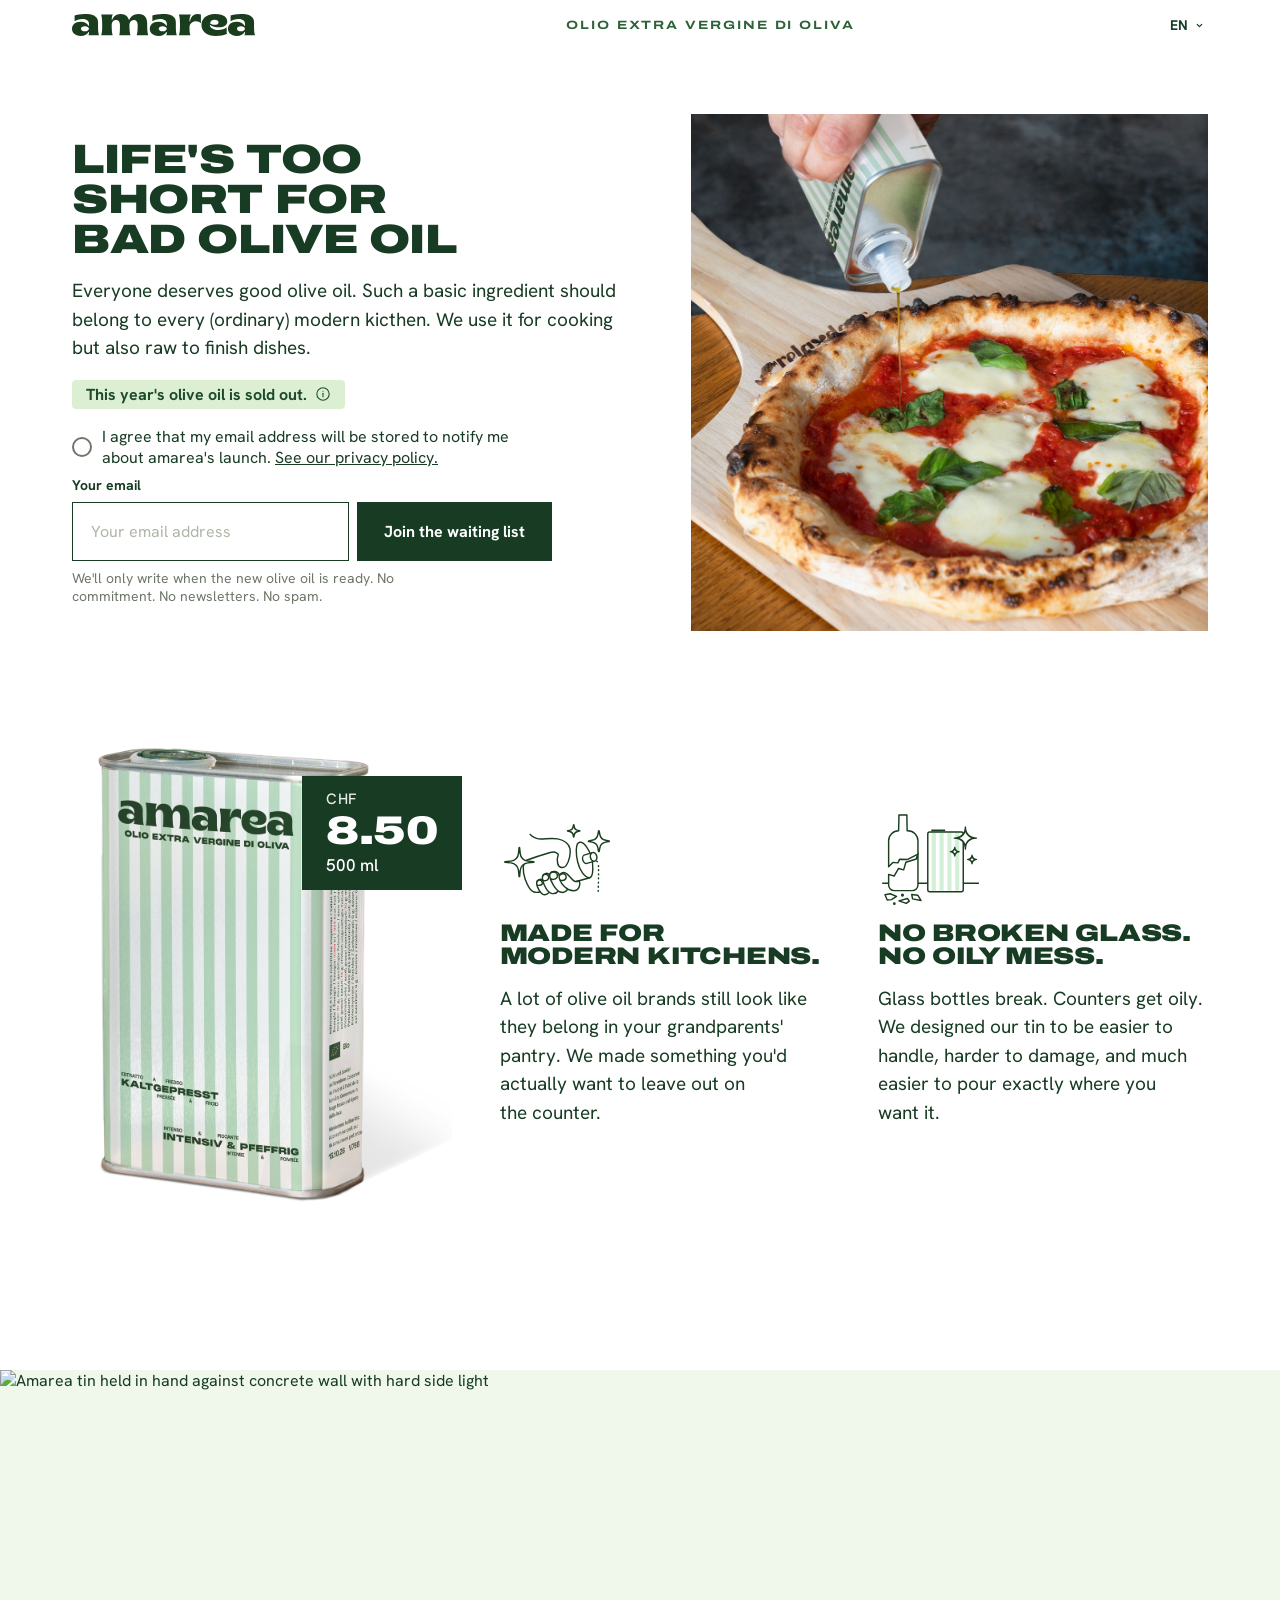
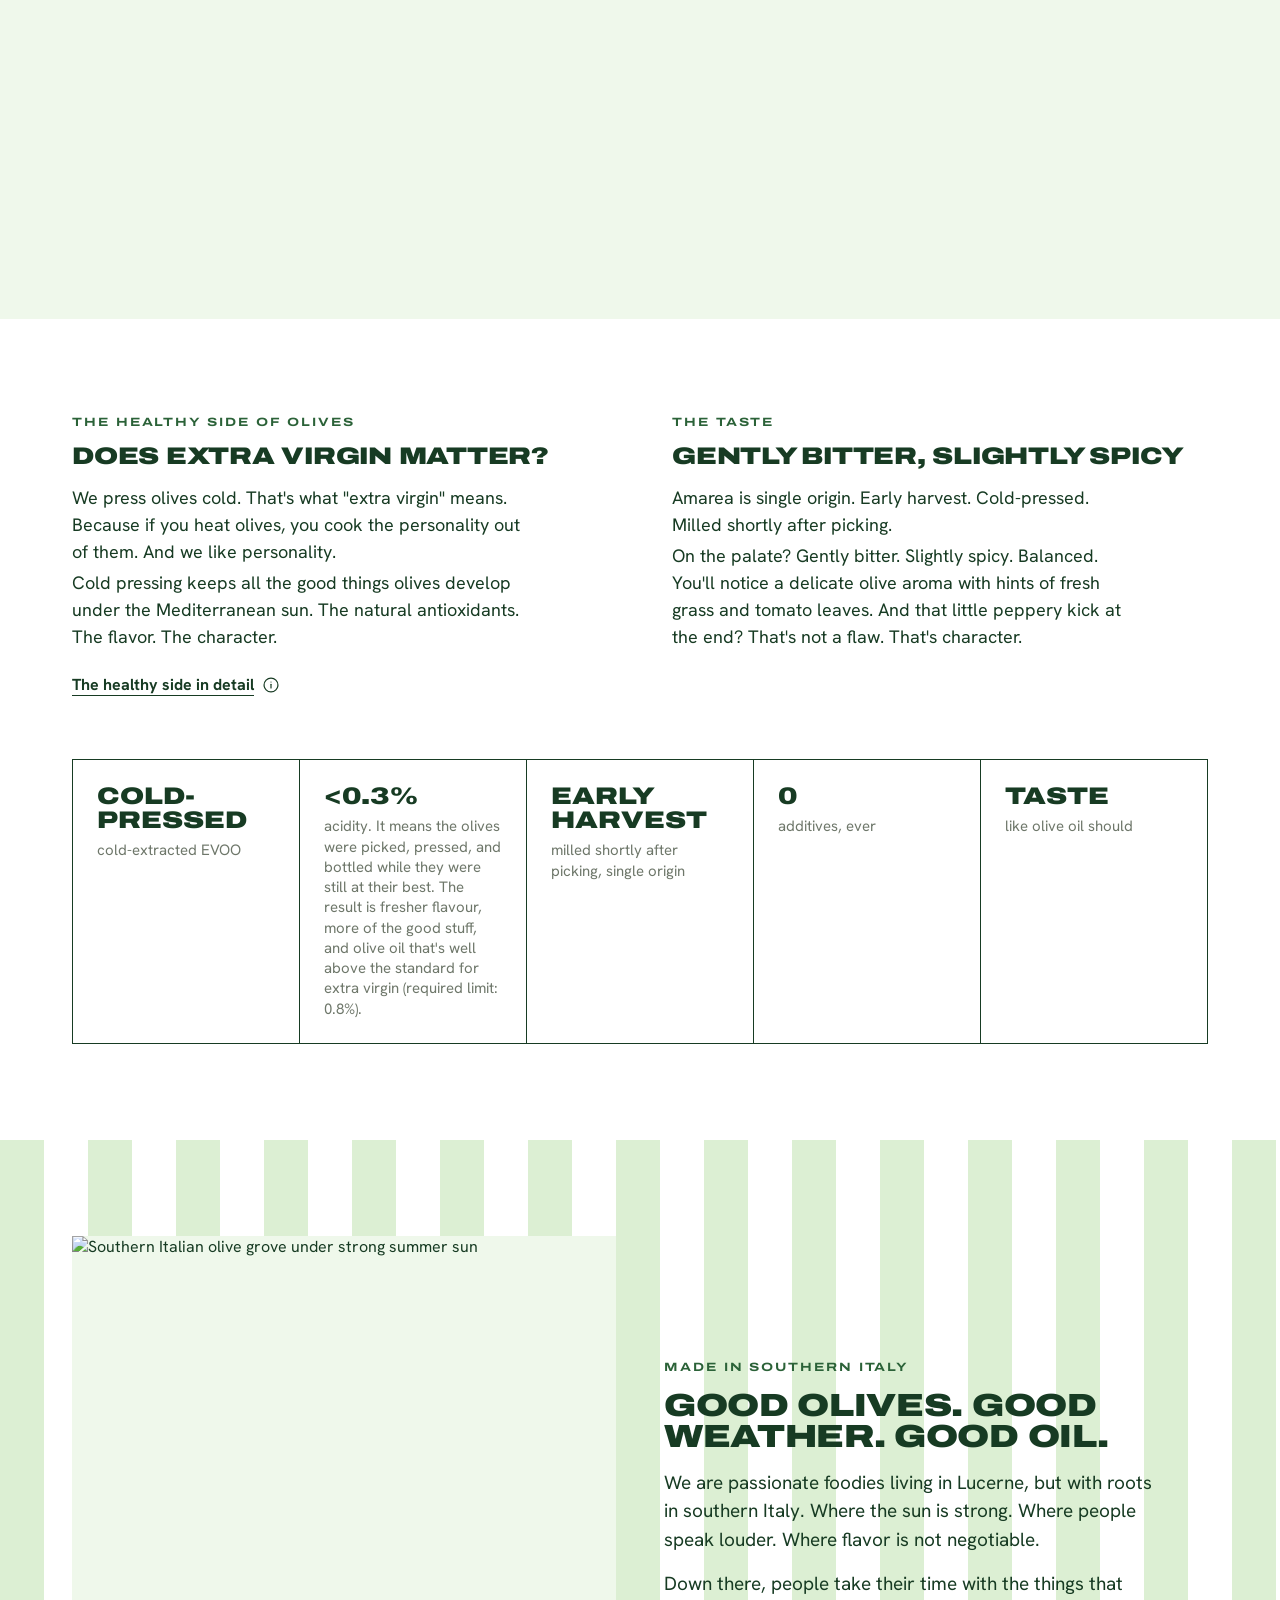
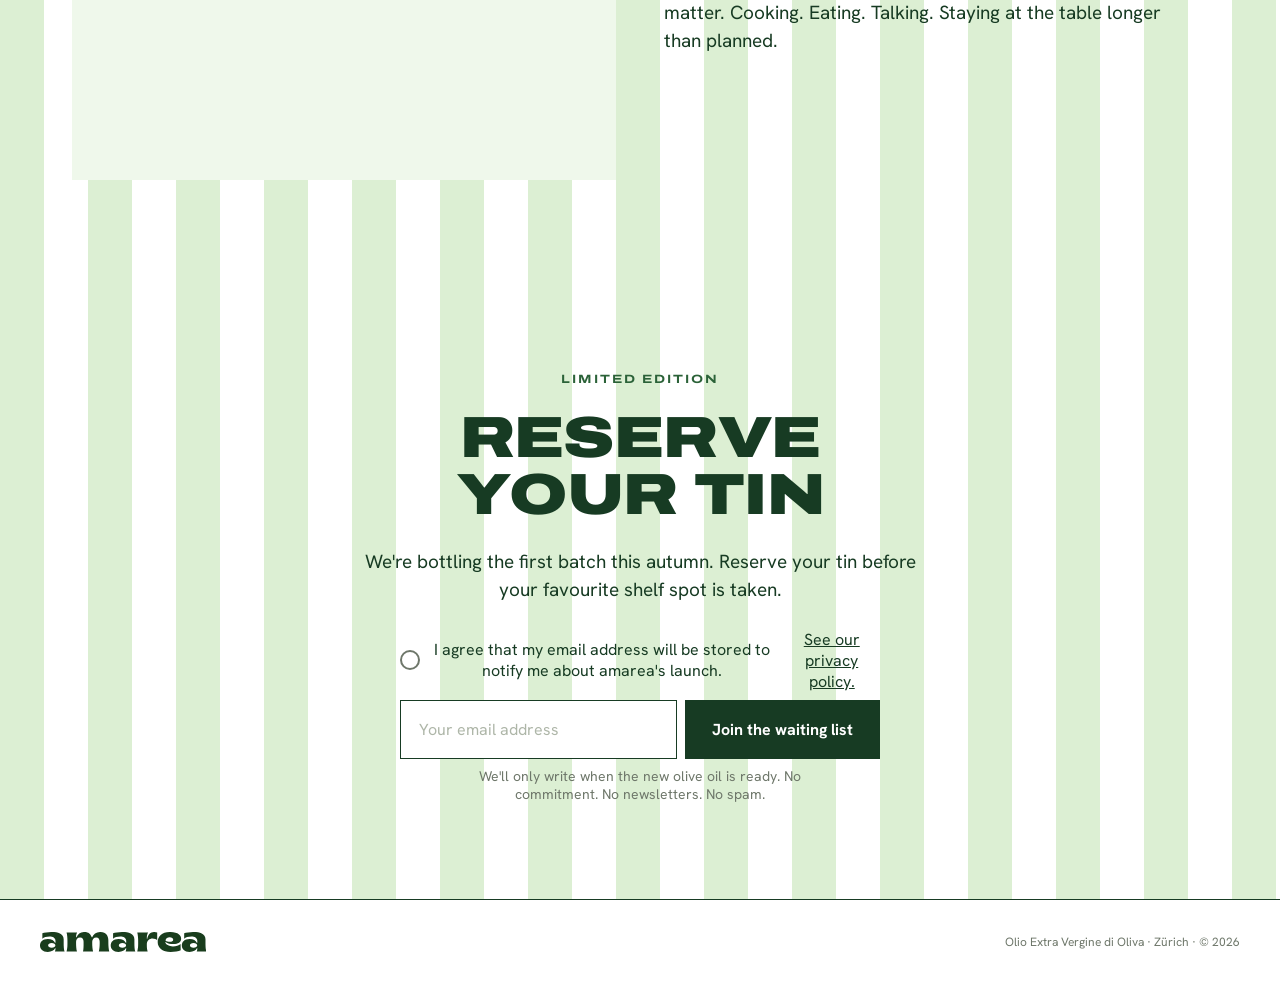
==== commit 4d4bf105: "Make full badge clickable; fix consent link inline flow - Convert .am-badge from div to button with " ====
--- a/index.html
+++ b/index.html
@@ -40,22 +40,22 @@
     <div class="hero__copy">
       <h1 class="display d-2xl" id="hero-headline" style="font-size: 41px" data-i18n="hero.title">ONE INGREDIENT CHEFS NEVER SKIP: OLIVE OIL</h1>
       <p class="lead" data-i18n="hero.lead">Everyone deserves good olive oil. Such a basic ingredient should belong to every (ordinary) modern kitchen. We use it for cooking but also raw to finish dishes.</p>
-      <div class="am-badge" id="hero-badge" style="font-size: 16px; padding: 4px 14px; border-width: 0px">
+      <button class="am-badge" id="soldout-detail" type="button" style="font-size: 16px; padding: 4px 14px; border-width: 0px">
         <span data-i18n="hero.badge">This year's olive oil is sold out.</span>
-        <button class="am-badge__info" type="button" id="soldout-detail" aria-label="More information">
+        <span class="am-badge__info" aria-hidden="true">
           <svg viewBox="0 0 24 24" fill="none" stroke="currentColor" stroke-width="1.6" stroke-linecap="round" stroke-linejoin="round">
             <circle cx="12" cy="12" r="9.25"/>
             <path d="M12 11v5"/>
             <path d="M12 8h.01"/>
           </svg>
-        </button>
-      </div>
+        </span>
+      </button>
       <form class="capture" name="waitlist" method="POST" data-netlify="true" data-netlify-honeypot="bot-field" data-success="hero-form-success">
         <input type="hidden" name="form-name" value="waitlist" />
         <p hidden><input name="bot-field" /></p>
         <label class="consent-label">
           <input class="consent-check" type="checkbox" name="consent" required />
-          <span data-i18n="form.consent">I agree that my email address will be stored to notify me about amarea's launch.</span> <a href="/privacy-policy" target="_blank" rel="noopener noreferrer" class="consent-link" data-i18n="form.privacyLink">See our privacy policy.</a>
+          <span><span data-i18n="form.consent">I agree that my email address will be stored to notify me about amarea's launch.</span> <a href="/privacy-policy" target="_blank" rel="noopener noreferrer" class="consent-link" data-i18n="form.privacyLink">See our privacy policy.</a></span>
         </label>
         <label class="capture__label" for="hero-email" data-i18n="hero.emailLabel">Your email</label>
         <div class="capture__row">
--- a/css/styles.css
+++ b/css/styles.css
@@ -220,6 +220,8 @@
   color: var(--badge-text);
   border: 1px solid var(--badge-border);
   border-radius: var(--radius-sm);
+  cursor: pointer;
+  text-align: left;
 }
 .am-badge__info {
   background: none;
@@ -240,6 +242,9 @@
   gap: 10px;
   cursor: pointer;
   margin-bottom: 8px;
+}
+.consent-label span,
+.consent-label a {
   font-size: var(--size-body);
 }
 .consent-check {
@@ -248,6 +253,9 @@
   width: 20px;
   height: 20px;
   min-width: 20px;
+  flex-shrink: 0;
+  margin: 0;
+  padding: 0;
   border: 2px solid var(--neutral-600);
   border-radius: 50%;
   background: transparent;
@@ -261,9 +269,13 @@
 .consent-check:checked::after {
   content: '';
   position: absolute;
-  inset: 4px;
+  top: 50%;
+  left: 50%;
+  width: 10px;
+  height: 10px;
   border-radius: 50%;
   background: var(--green-800);
+  transform: translate(-50%, -50%);
 }
 .consent-check:focus-visible {
   outline: 3px solid var(--green-300);
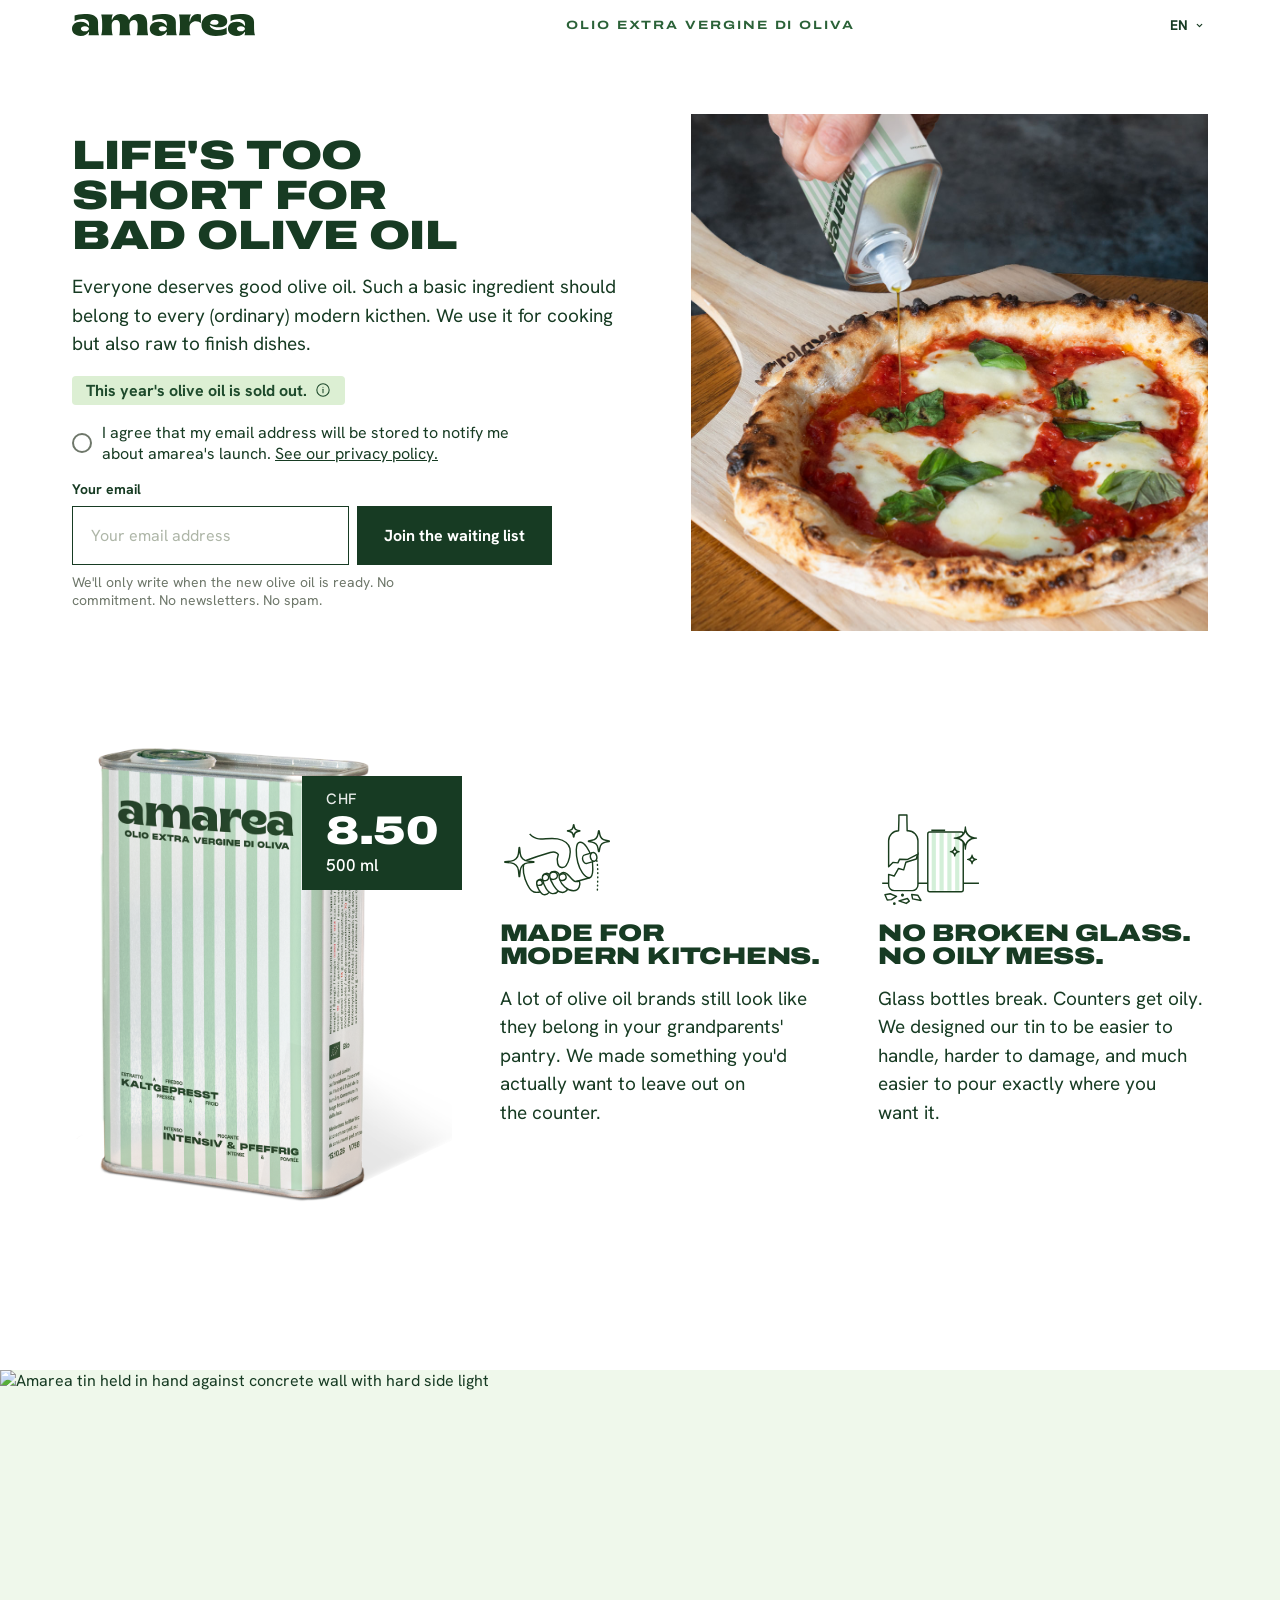
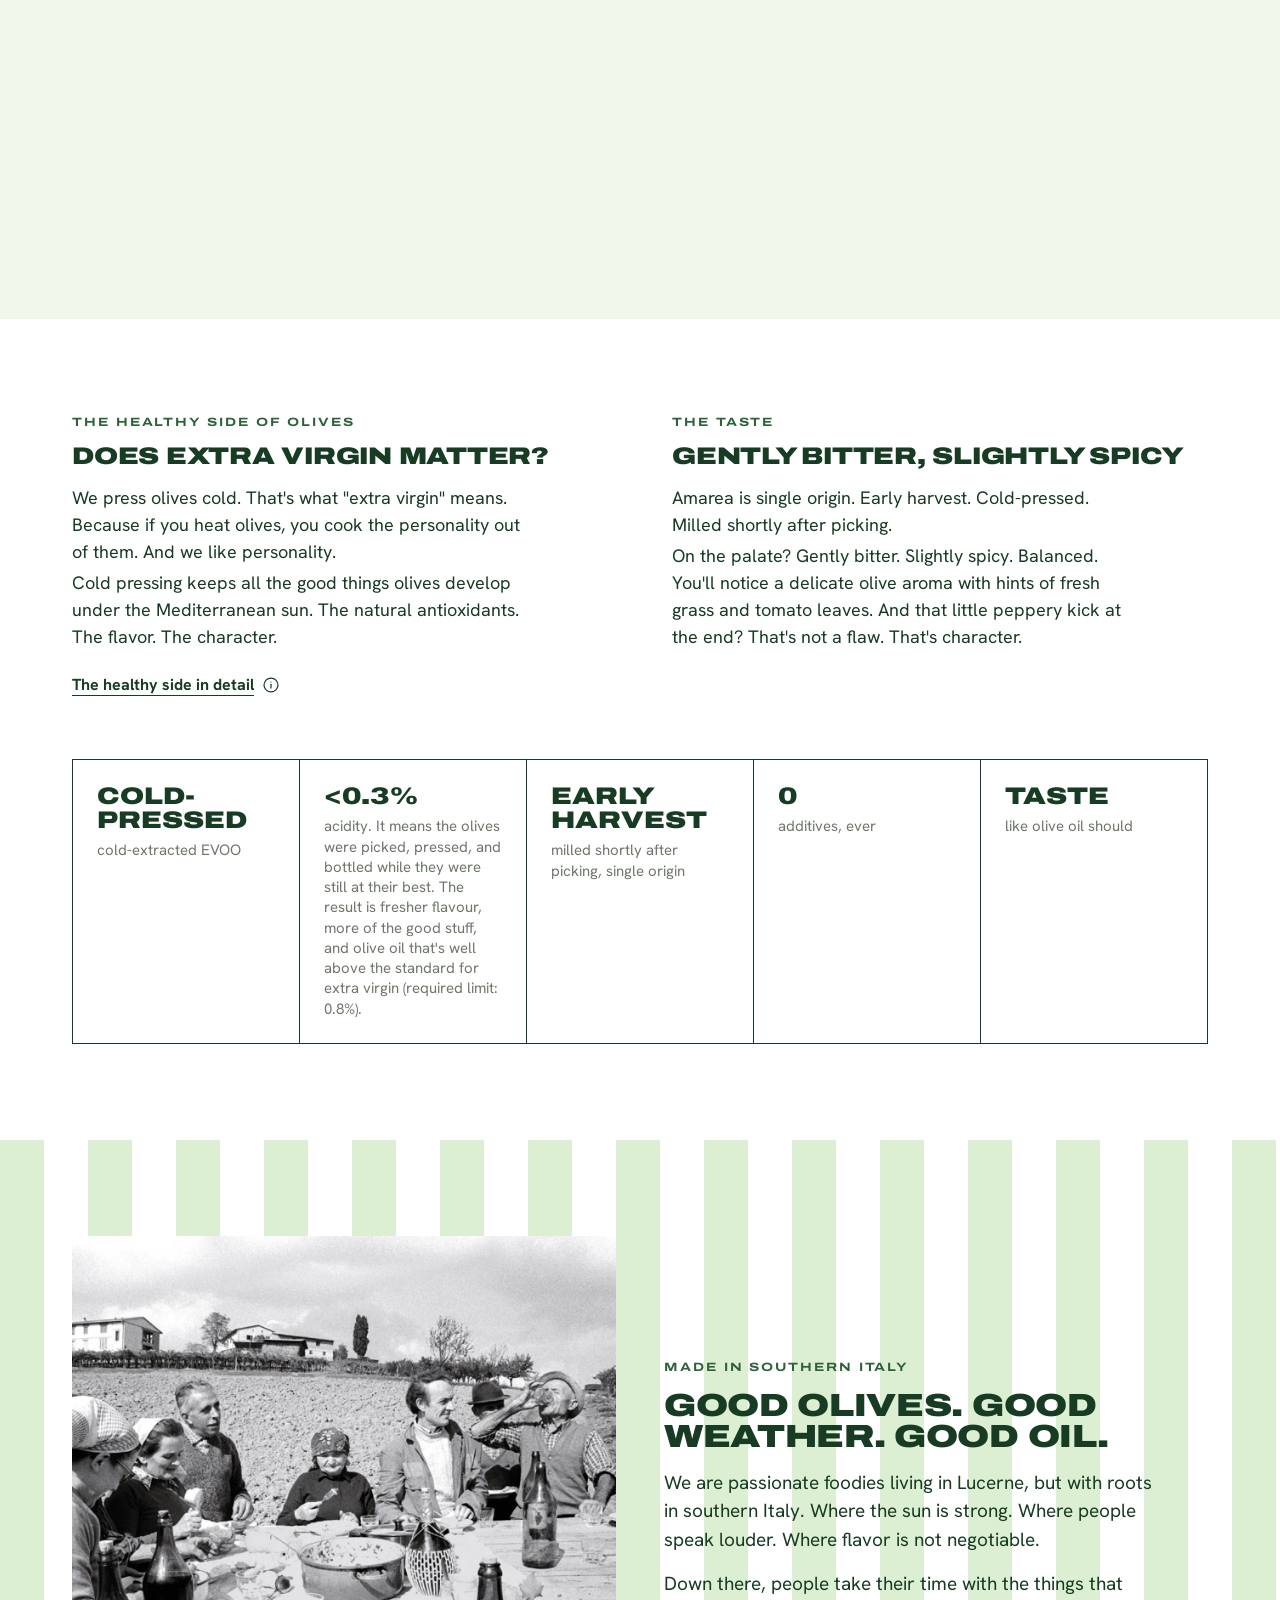
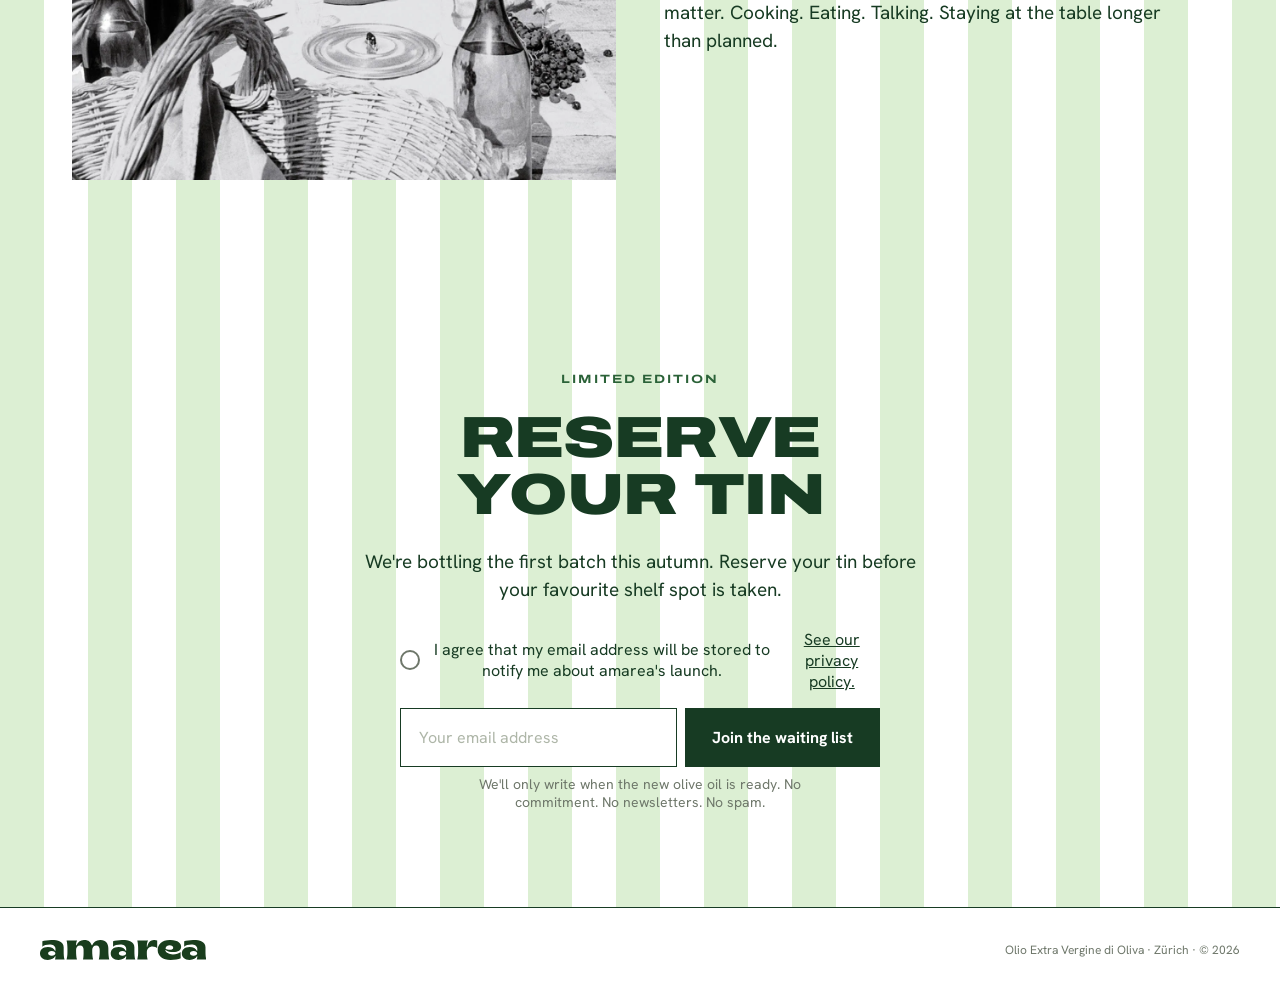
==== commit 0cf3f43b: "Add hover animation to modern kitchens icon Replace existing SVG with Figma version; add CSS transit" ====
--- a/index.html
+++ b/index.html
@@ -83,7 +83,28 @@
     </div>
     <div class="modern__block">
       <div class="modern__icon">
-        <svg style="height:100%;width:auto;display:block;" width="195" height="154" viewBox="0 0 195 154" fill="none" xmlns="http://www.w3.org/2000/svg" aria-hidden="true"><path d="M162.005 79.4193C162.377 79.5564 162.671 79.6543 162.926 79.7521" stroke="#193D1D" stroke-width="2.4" stroke-linecap="round" stroke-linejoin="round"/><path d="M164.924 86.6438C165.276 96.8051 164.669 120.221 164.375 130.284" stroke="#193D1D" stroke-width="2.4" stroke-linecap="round" stroke-linejoin="round" stroke-dasharray="1.37 5.48"/><path d="M149.33 106.712C157.656 106.712 155.991 81.2989 152.661 71.0005C149.33 60.7022 141.768 46.4881 133.58 47.3887C125.391 48.2893 127.213 69.7866 130.249 81.201C133.286 92.6153 141.004 106.692 149.33 106.692V106.712Z" stroke="#193D1D" stroke-width="2.4" stroke-miterlimit="10"/><path d="M49.6757 33.39C49.6757 33.39 57.0807 40.7907 64.9364 41.6718C72.792 42.5528 85.9762 39.4594 96.3393 41.6718C106.702 43.8841 114.95 49.7186 117.046 57.4913C119.142 65.264 115.361 80.1045 110.699 86.5263C107.369 91.0881 98.3571 91.1077 96.5548 82.8455C94.7525 74.5834 97.6519 67.8288 97.6519 67.8288C97.6519 67.8288 94.2628 61.4853 84.0171 64.5004C79.5114 65.8317 51.5759 74.7987 44.5431 77.3831C37.5102 79.9675 37.5886 97.0596 42.1139 109.159C46.6392 121.259 51.3212 129.012 56.7673 130.519C62.2133 132.027 65.1714 130.852 66.9346 130.343C68.6977 129.834 150.193 106.634 150.193 106.634" stroke="#193D1D" stroke-width="2.4" stroke-miterlimit="10"/><path d="M71.7732 111.939C69.3833 107.769 60.6265 108.631 61.4297 116.991C61.9978 122.962 67.7181 132.203 70.9701 134.024C74.222 135.845 78.6494 135.375 82.3323 131.224" fill="white"/><path d="M71.7732 111.939C69.3833 107.769 60.6265 108.631 61.4297 116.991C61.9978 122.962 67.7181 132.203 70.9701 134.024C74.222 135.845 78.6494 135.375 82.3323 131.224" stroke="#193D1D" stroke-width="2.4" stroke-miterlimit="10"/><path d="M83.0765 102.894C80.9608 97.2554 69.3634 98.2539 71.1461 108.983C72.9288 119.712 80.1968 132.575 87.4843 133.241C94.7718 133.907 96.5349 130.187 97.6515 128.757" fill="white"/><path d="M83.0765 102.894C80.9608 97.2554 69.3634 98.2539 71.1461 108.983C72.9288 119.712 80.1968 132.575 87.4843 133.241C94.7718 133.907 96.5349 130.187 97.6515 128.757" stroke="#193D1D" stroke-width="2.4" stroke-miterlimit="10"/><path d="M113.637 125.507C111.757 128.659 108.289 133.025 101.021 130.559C93.7532 128.092 84.4675 112.801 83.2333 104.989C81.9991 97.1771 88.699 95.5325 92.6366 96.3548C96.5742 97.1771 98.8271 99.2524 99.3168 103.56" fill="white"/><path d="M113.637 125.507C111.757 128.659 108.289 133.025 101.021 130.559C93.7532 128.092 84.4675 112.801 83.2333 104.989C81.9991 97.1771 88.699 95.5325 92.6366 96.3548C96.5742 97.1771 98.8271 99.2524 99.3168 103.56" stroke="#193D1D" stroke-width="2.4" stroke-miterlimit="10"/><path d="M132.737 111.704C135.206 117.95 132.737 128.464 122.785 128.464C112.834 128.464 102.568 118.302 99.6299 109.022C96.6718 99.7419 105.918 95.2584 111.952 100.271C117.986 105.283 122.315 112.664 126.233 113.055C129.113 113.349 132.757 111.724 132.757 111.724L132.737 111.704Z" fill="white" stroke="#193D1D" stroke-width="2.4" stroke-linejoin="round"/><path d="M154.894 64.6962L141.926 68.4162C139.026 69.1601 137.498 72.9388 138.497 76.8741C139.496 80.8094 142.67 83.3938 145.55 82.6498L158.518 78.9299" fill="white"/><path d="M154.894 64.6962L141.926 68.4162C139.026 69.1601 137.498 72.9388 138.497 76.8741C139.496 80.8094 142.67 83.3938 145.55 82.6498L158.518 78.9299" stroke="#193D1D" stroke-width="2.4" stroke-miterlimit="10"/><path d="M158.532 78.924C161.426 78.1859 162.958 74.4025 161.954 70.4737C160.951 66.5448 157.792 63.9582 154.898 64.6963C152.005 65.4345 150.473 69.2178 151.477 73.1467C152.48 77.0756 155.639 79.6622 158.532 78.924Z" fill="white" stroke="#193D1D" stroke-width="2.4" stroke-miterlimit="10"/><path d="M99.9636 110.04C102.765 112.429 107.545 111.626 109.759 108.846C111.972 106.066 110.17 101.328 107.682 100.447C105.194 99.5657 100.826 100.819 99.4934 102.894" stroke="#193D1D" stroke-width="2.4" stroke-miterlimit="10"/><path d="M83.9191 107.808C87.1123 110.412 92.4996 110.001 95.0855 106.79C97.6714 103.579 95.3205 98.3714 92.049 97.5687C88.7774 96.766 85.1533 98.0581 83.6644 100.212" stroke="#193D1D" stroke-width="2.4" stroke-miterlimit="10"/><path d="M71.4402 110.53C74.1829 112.742 79.002 111.587 80.6476 109.081C82.2932 106.575 81.3333 101.641 77.9442 101.152C74.5551 100.662 72.694 101.876 71.4207 103.853" stroke="#193D1D" stroke-width="2.4" stroke-miterlimit="10"/><path d="M61.6448 118.4C64.3482 120.378 69.089 119.36 70.3036 117.598C71.4398 115.953 70.6366 111.9 68.0507 110.941C65.4648 109.981 62.4676 111.45 61.8015 113.29" stroke="#193D1D" stroke-width="2.4" stroke-miterlimit="10"/><path d="M32.38 104.76C32.28 104.76 31.96 104.73 31.92 104.35L30.91 94.43C30.23 87.81 24.94 82.52 18.33 81.85L8.41 80.84C8.03 80.8 8 80.48 8 80.38C8 80.28 8.03 79.96 8.41 79.92L18.33 78.91C24.95 78.23 30.24 72.94 30.91 66.33L31.92 56.41C31.96 56.03 32.28 56 32.38 56C32.48 56 32.8 56.03 32.84 56.41L33.85 66.33C34.53 72.95 39.82 78.24 46.43 78.91L56.35 79.92C56.73 79.96 56.76 80.28 56.76 80.38C56.76 80.48 56.73 80.8 56.35 80.84L46.43 81.85C39.81 82.53 34.52 87.82 33.85 94.43L32.84 104.35C32.8 104.73 32.48 104.76 32.38 104.76Z" fill="white" stroke="#193D1D" stroke-width="2.4"/><path d="M165.5 63C165.348 63 165.011 62.9494 164.926 62.5106L163.947 56.9248C163.07 51.8959 159.087 47.9301 154.075 47.0526L148.489 46.0738C148.034 45.9894 148 45.6181 148 45.5C148 45.3819 148.034 45.0106 148.489 44.9262L154.075 43.9474C159.104 43.0699 163.07 39.0873 163.947 34.0752L164.926 28.4894C165.011 28.0506 165.348 28 165.5 28C165.618 28 165.989 28.0338 166.074 28.4894L167.053 34.0752C167.93 39.1041 171.913 43.0699 176.925 43.9474L182.511 44.9262C182.966 45.0106 183 45.3819 183 45.5C183 45.6181 182.966 45.9894 182.511 46.0738L176.925 47.0526C171.896 47.9301 167.93 51.9127 167.053 56.9248L166.074 62.5106C165.989 62.9662 165.618 63 165.5 63Z" fill="white" stroke="#193D1D" stroke-width="2.4"/><path d="M123.37 38.74C123.28 38.74 123.08 38.71 123.03 38.45L122.45 35.14C121.93 32.16 119.57 29.81 116.6 29.29L113.29 28.71C113.02 28.66 113 28.44 113 28.37C113 28.3 113.02 28.08 113.29 28.03L116.6 27.45C119.58 26.93 121.93 24.57 122.45 21.6L123.03 18.29C123.08 18.03 123.28 18 123.37 18C123.44 18 123.66 18.02 123.71 18.29L124.29 21.6C124.81 24.58 127.17 26.93 130.14 27.45L133.45 28.03C133.72 28.08 133.74 28.3 133.74 28.37C133.74 28.44 133.72 28.66 133.45 28.71L130.14 29.29C127.16 29.81 124.81 32.17 124.29 35.14L123.71 38.45C123.66 38.72 123.44 38.74 123.37 38.74Z" fill="white" stroke="#193D1D" stroke-width="2.4"/></svg>
+        <svg style="height:100%;width:auto;display:block;" width="195" height="154" viewBox="0 0 195 154" fill="none" xmlns="http://www.w3.org/2000/svg" aria-hidden="true">
+          <path class="ki-trail" d="M162 78C165 89.5 163.169 121.221 162.875 131.285" stroke="#193D1D" stroke-width="2.4" stroke-linecap="round" stroke-dasharray="1.37 5.48"/>
+          <path d="M149.33 106.712C157.656 106.712 155.991 81.2989 152.661 71.0005C149.33 60.7022 141.768 46.4881 133.58 47.3887C125.391 48.2893 127.213 69.7866 130.249 81.201C133.286 92.6153 141.004 106.692 149.33 106.692V106.712Z" stroke="#193D1D" stroke-width="2.4" stroke-miterlimit="10"/>
+          <path d="M49.6756 33.39C49.6756 33.39 57.0807 40.7907 64.9363 41.6718C72.7919 42.5528 85.9761 39.4594 96.3393 41.6718C106.702 43.8841 114.95 49.7186 117.046 57.4913C119.142 65.264 115.361 80.1045 110.699 86.5263C107.368 91.0881 98.357 91.1077 96.5547 82.8455C94.7525 74.5834 97.6518 67.8288 97.6518 67.8288C97.6518 67.8288 94.2627 61.4853 84.0171 64.5004C79.5113 65.8317 51.5758 74.7987 44.543 77.3831C37.5101 79.9675 37.5885 97.0596 42.1138 109.159C46.6391 121.259 51.3212 129.012 56.7672 130.519C62.2133 132.027 65.1714 130.852 66.9345 130.343C68.6976 129.834 150.192 106.634 150.192 106.634" stroke="#193D1D" stroke-width="2.4" stroke-miterlimit="10"/>
+          <path d="M71.7733 111.939C69.3833 107.769 60.6265 108.631 61.4297 116.991C61.9978 122.962 67.7182 132.203 70.9701 134.024C74.2221 135.845 78.6494 135.375 82.3324 131.224" fill="white"/>
+          <path d="M71.7733 111.939C69.3833 107.769 60.6265 108.631 61.4297 116.991C61.9978 122.962 67.7182 132.203 70.9701 134.024C74.2221 135.845 78.6494 135.375 82.3324 131.224" stroke="#193D1D" stroke-width="2.4" stroke-miterlimit="10"/>
+          <path d="M83.0765 102.894C80.9608 97.2554 69.3634 98.2539 71.1461 108.983C72.9288 119.712 80.1968 132.575 87.4843 133.241C94.7718 133.906 96.5349 130.187 97.6515 128.757" fill="white"/>
+          <path d="M83.0765 102.894C80.9608 97.2554 69.3634 98.2539 71.1461 108.983C72.9288 119.712 80.1968 132.575 87.4843 133.241C94.7718 133.906 96.5349 130.187 97.6515 128.757" stroke="#193D1D" stroke-width="2.4" stroke-miterlimit="10"/>
+          <path d="M113.637 125.507C111.757 128.659 108.289 133.026 101.021 130.559C93.7532 128.092 84.4675 112.801 83.2333 104.989C81.9991 97.1771 88.699 95.5325 92.6366 96.3548C96.5742 97.1771 98.8271 99.2525 99.3168 103.56" fill="white"/>
+          <path d="M113.637 125.507C111.757 128.659 108.289 133.026 101.021 130.559C93.7532 128.092 84.4675 112.801 83.2333 104.989C81.9991 97.1771 88.699 95.5325 92.6366 96.3548C96.5742 97.1771 98.8271 99.2525 99.3168 103.56" stroke="#193D1D" stroke-width="2.4" stroke-miterlimit="10"/>
+          <path d="M132.737 111.704C135.206 117.95 132.737 128.464 122.786 128.464C112.834 128.464 102.569 118.302 99.63 109.022C96.6719 99.7419 105.918 95.2584 111.952 100.27C117.986 105.283 122.315 112.664 126.233 113.055C129.113 113.349 132.757 111.724 132.757 111.724L132.737 111.704Z" fill="white" stroke="#193D1D" stroke-width="2.4" stroke-linejoin="round"/>
+          <path d="M154.894 64.6962L141.926 68.4162C139.026 69.1601 137.498 72.9388 138.497 76.8741C139.496 80.8094 142.67 83.3938 145.55 82.6498L158.518 78.9299" fill="white"/>
+          <path d="M154.894 64.6962L141.926 68.4162C139.026 69.1601 137.498 72.9388 138.497 76.8741C139.496 80.8094 142.67 83.3938 145.55 82.6498L158.518 78.9299" stroke="#193D1D" stroke-width="2.4" stroke-miterlimit="10"/>
+          <path d="M158.532 78.924C161.426 78.1859 162.958 74.4025 161.954 70.4737C160.951 66.5448 157.792 63.9582 154.898 64.6963C152.005 65.4345 150.473 69.2178 151.477 73.1467C152.48 77.0756 155.639 79.6622 158.532 78.924Z" fill="white" stroke="#193D1D" stroke-width="2.4" stroke-miterlimit="10"/>
+          <path d="M99.9636 110.04C102.765 112.429 107.545 111.626 109.759 108.846C111.972 106.066 110.17 101.328 107.682 100.447C105.194 99.5657 100.826 100.819 99.4935 102.894" stroke="#193D1D" stroke-width="2.4" stroke-miterlimit="10"/>
+          <path d="M83.9192 107.808C87.1124 110.412 92.4996 110.001 95.0855 106.79C97.6714 103.579 95.3206 98.3714 92.0491 97.5687C88.7775 96.7659 85.1533 98.0581 83.6645 100.212" stroke="#193D1D" stroke-width="2.4" stroke-miterlimit="10"/>
+          <path d="M71.4402 110.53C74.1829 112.742 79.002 111.587 80.6476 109.081C82.2932 106.575 81.3333 101.641 77.9442 101.152C74.5551 100.662 72.694 101.876 71.4207 103.853" stroke="#193D1D" stroke-width="2.4" stroke-miterlimit="10"/>
+          <path d="M61.6447 118.4C64.3482 120.378 69.089 119.36 70.3035 117.598C71.4398 115.953 70.6366 111.9 68.0507 110.941C65.4648 109.981 62.4675 111.45 61.8014 113.29" stroke="#193D1D" stroke-width="2.4" stroke-miterlimit="10"/>
+          <path class="ki-star ki-star--lg" d="M32.38 104.76C32.28 104.76 31.96 104.73 31.92 104.35L30.91 94.43C30.23 87.81 24.94 82.52 18.33 81.85L8.41 80.84C8.03 80.8 8 80.48 8 80.38C8 80.28 8.03 79.96 8.41 79.92L18.33 78.91C24.95 78.23 30.24 72.94 30.91 66.33L31.92 56.41C31.96 56.03 32.28 56 32.38 56C32.48 56 32.8 56.03 32.84 56.41L33.85 66.33C34.53 72.95 39.82 78.24 46.43 78.91L56.35 79.92C56.73 79.96 56.76 80.28 56.76 80.38C56.76 80.48 56.73 80.8 56.35 80.84L46.43 81.85C39.81 82.53 34.52 87.82 33.85 94.43L32.84 104.35C32.8 104.73 32.48 104.76 32.38 104.76Z" fill="white" stroke="#193D1D" stroke-width="2.4"/>
+          <path class="ki-star ki-star--md" d="M165.5 63C165.348 63 165.011 62.9494 164.926 62.5106L163.947 56.9248C163.07 51.8959 159.087 47.9301 154.075 47.0526L148.489 46.0738C148.034 45.9894 148 45.6181 148 45.5C148 45.3819 148.034 45.0106 148.489 44.9262L154.075 43.9474C159.104 43.0699 163.07 39.0873 163.947 34.0752L164.926 28.4894C165.011 28.0506 165.348 28 165.5 28C165.618 28 165.989 28.0338 166.074 28.4894L167.053 34.0752C167.93 39.1041 171.913 43.0699 176.925 43.9474L182.511 44.9262C182.966 45.0106 183 45.3819 183 45.5C183 45.6181 182.966 45.9894 182.511 46.0738L176.925 47.0526C171.896 47.9301 167.93 51.9127 167.053 56.9248L166.074 62.5106C165.989 62.9662 165.618 63 165.5 63Z" fill="white" stroke="#193D1D" stroke-width="2.4"/>
+          <path class="ki-star ki-star--sm" d="M123.37 38.74C123.28 38.74 123.08 38.71 123.03 38.45L122.45 35.14C121.93 32.16 119.57 29.81 116.6 29.29L113.29 28.71C113.02 28.66 113 28.44 113 28.37C113 28.3 113.02 28.08 113.29 28.03L116.6 27.45C119.58 26.93 121.93 24.57 122.45 21.6L123.03 18.29C123.08 18.03 123.28 18 123.37 18C123.44 18 123.66 18.02 123.71 18.29L124.29 21.6C124.81 24.58 127.17 26.93 130.14 27.45L133.45 28.03C133.72 28.08 133.74 28.3 133.74 28.37C133.74 28.44 133.72 28.66 133.45 28.71L130.14 29.29C127.16 29.81 124.81 32.17 124.29 35.14L123.71 38.45C123.66 38.72 123.44 38.74 123.37 38.74Z" fill="white" stroke="#193D1D" stroke-width="2.4"/>
+        </svg>
       </div>
       <h2 class="display d-md" style="font-size: 24px" data-i18n="modern.design.title">Made for Modern Kitchens.</h2>
       <p class="lead" data-i18n="modern.design.lead">A lot of olive oil brands still look like they belong in your grandparents' pantry. We made something you'd actually want to leave out on the counter.</p>
--- a/css/styles.css
+++ b/css/styles.css
@@ -241,7 +241,7 @@
   align-items: center;
   gap: 10px;
   cursor: pointer;
-  margin-bottom: 8px;
+  margin-bottom: 16px;
 }
 .consent-label span,
 .consent-label a {
@@ -501,6 +501,21 @@
 }
 .modern__icon { height: 92px; display: flex; align-items: flex-end; }
 .modern__icon img { height: 100%; width: auto; }
+
+/* Kitchen icon hover animation */
+.ki-star {
+  transform-box: fill-box;
+  transform-origin: center;
+  transition: transform 0.5s cubic-bezier(0.34, 1.56, 0.64, 1);
+}
+.ki-trail {
+  transition: stroke-dashoffset 0.5s ease;
+  stroke-dashoffset: 0;
+}
+.modern__icon:hover .ki-star--lg { transform: rotate(45deg); }
+.modern__icon:hover .ki-star--md { transform: rotate(-45deg) scale(1.1); transition-delay: 0.06s; }
+.modern__icon:hover .ki-star--sm { transform: rotate(45deg) scale(1.2); transition-delay: 0.12s; }
+.modern__icon:hover .ki-trail    { stroke-dashoffset: -6.85; }
 .modern__block .lead { max-width: 38ch; }
 .modern__block .display { font-size: 24px; }
 
